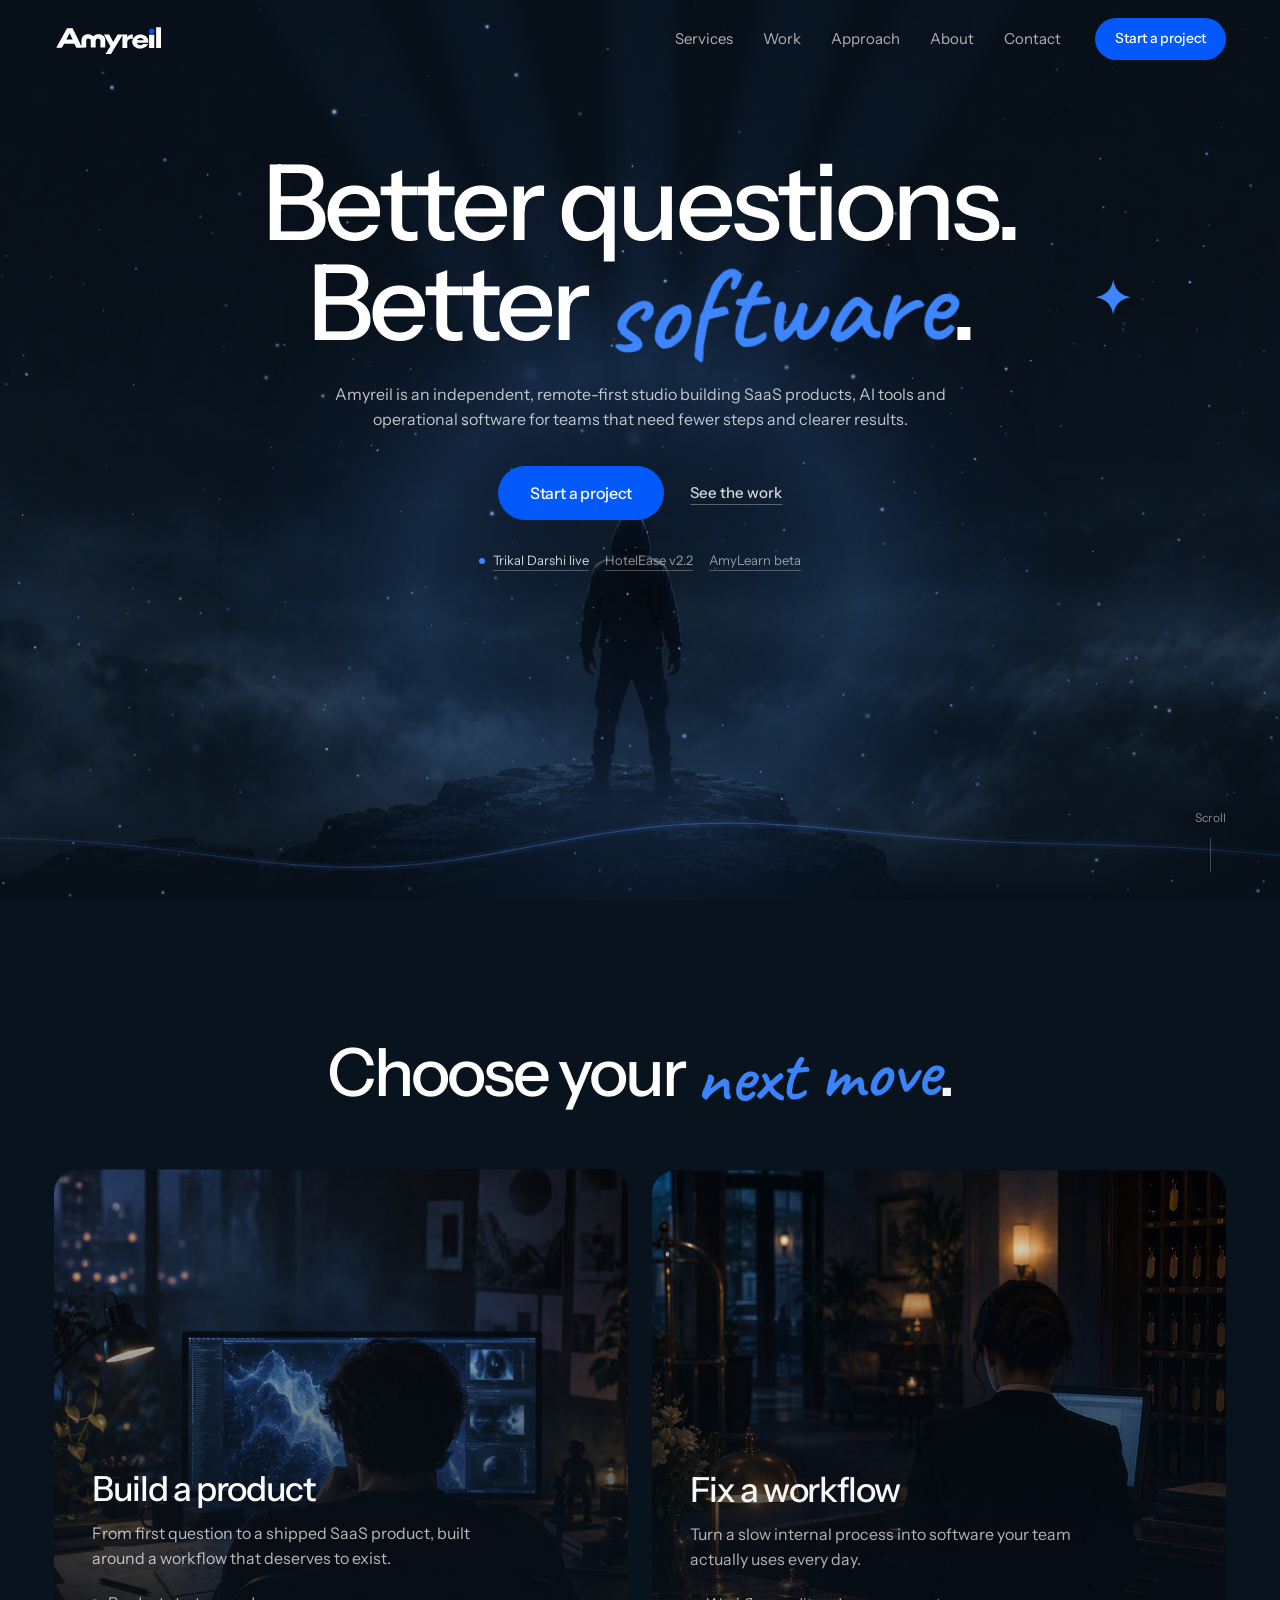
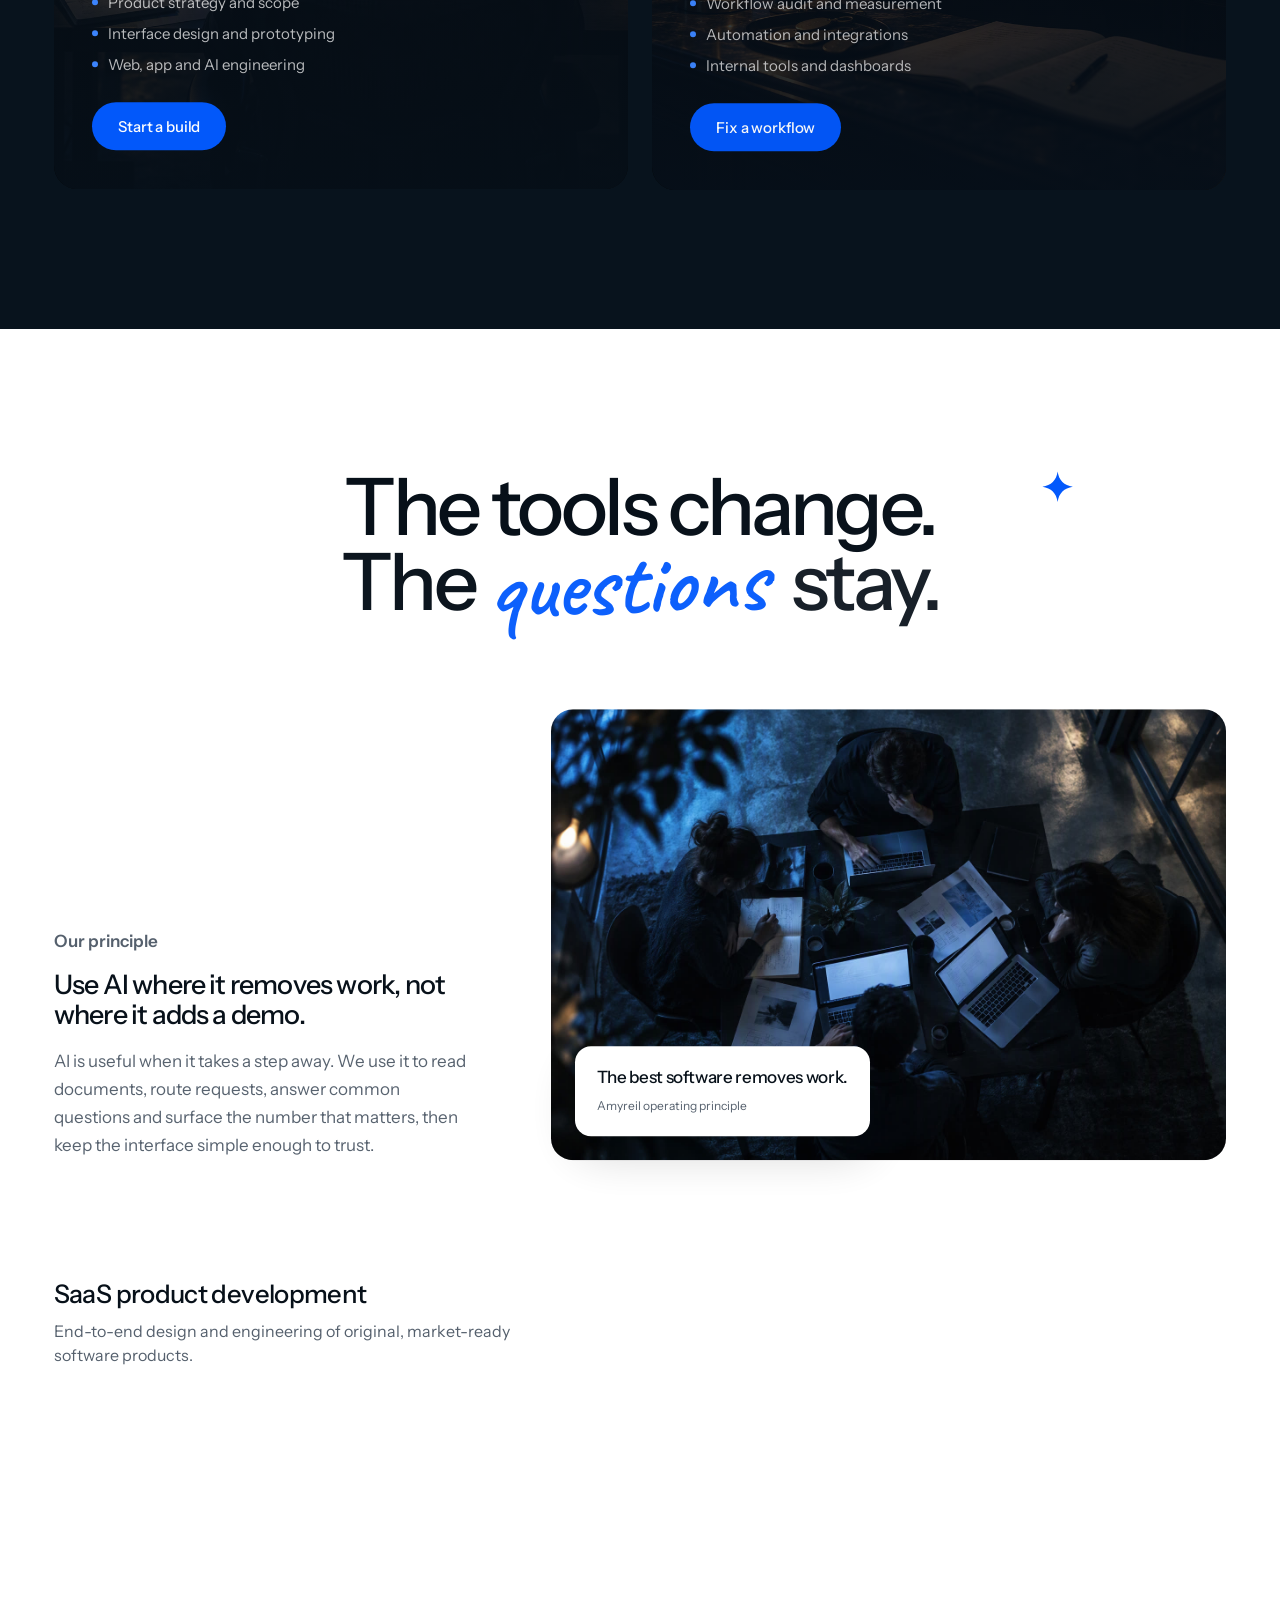
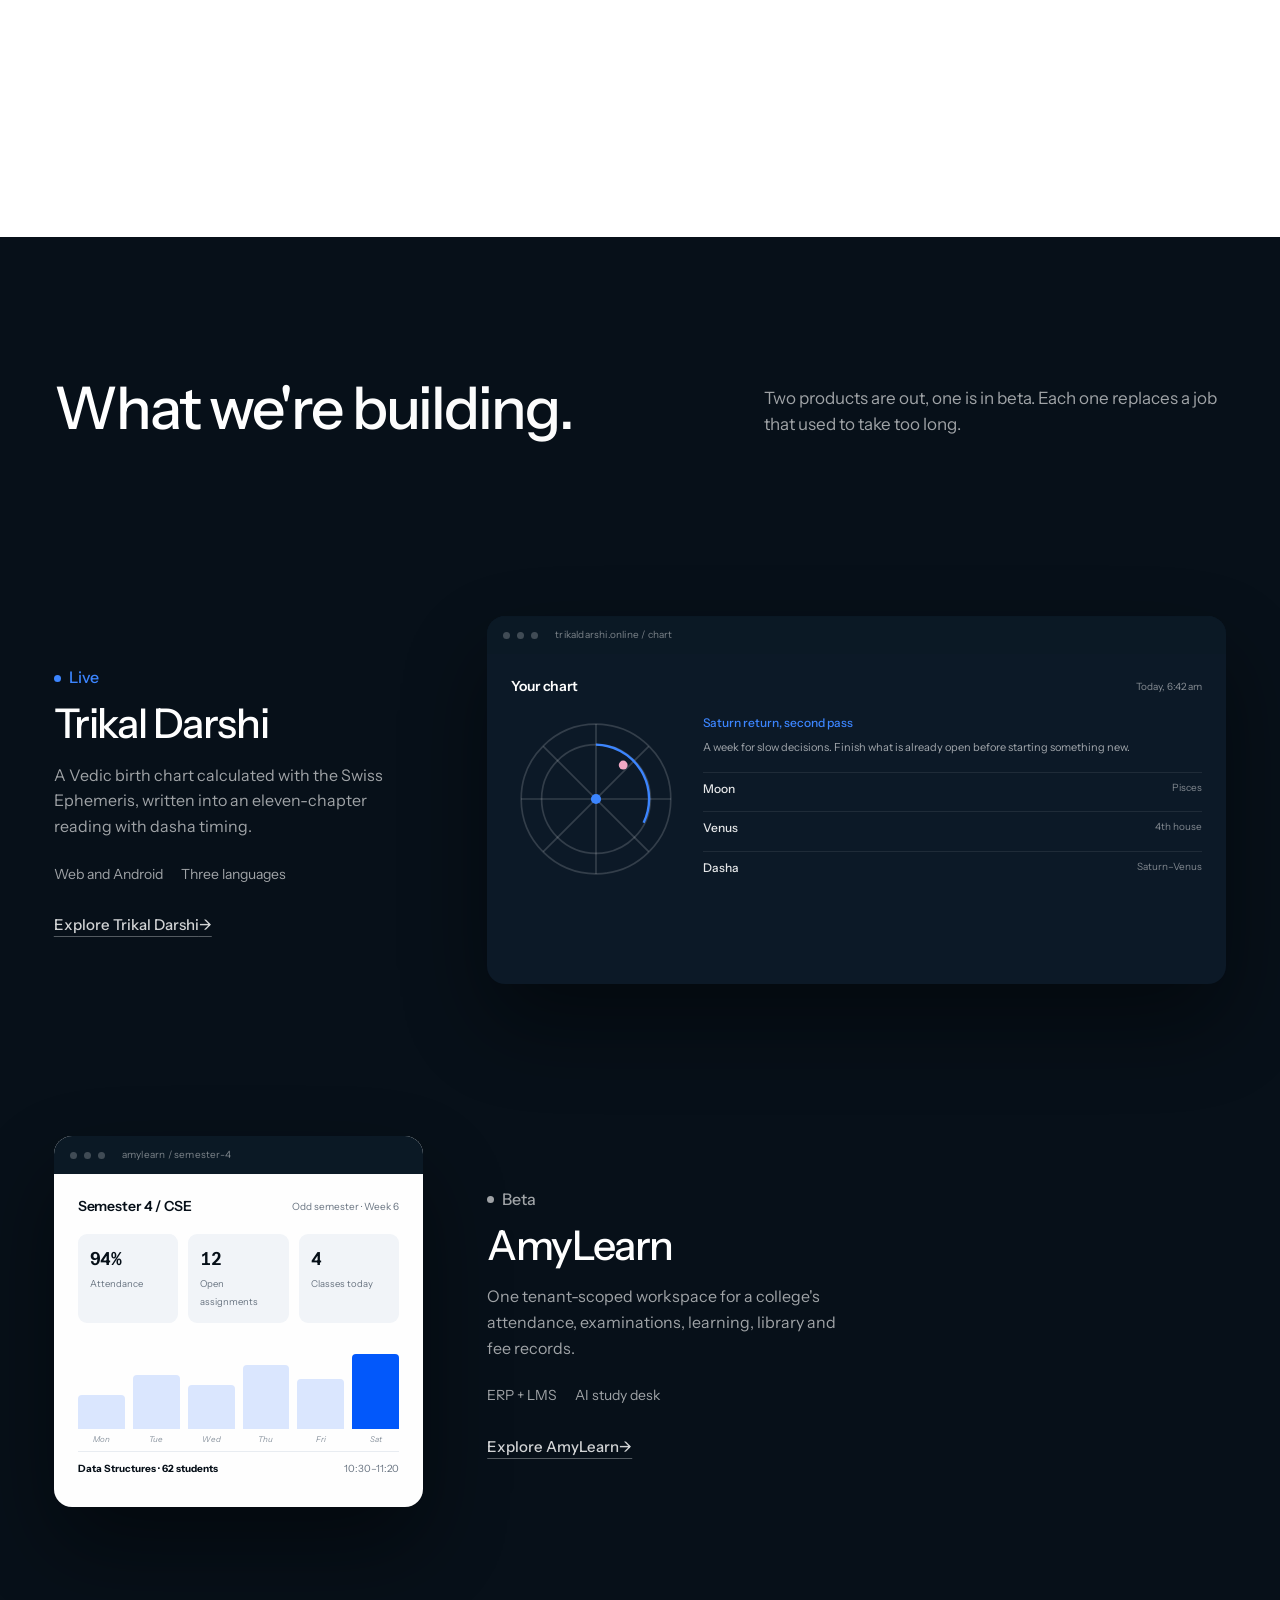
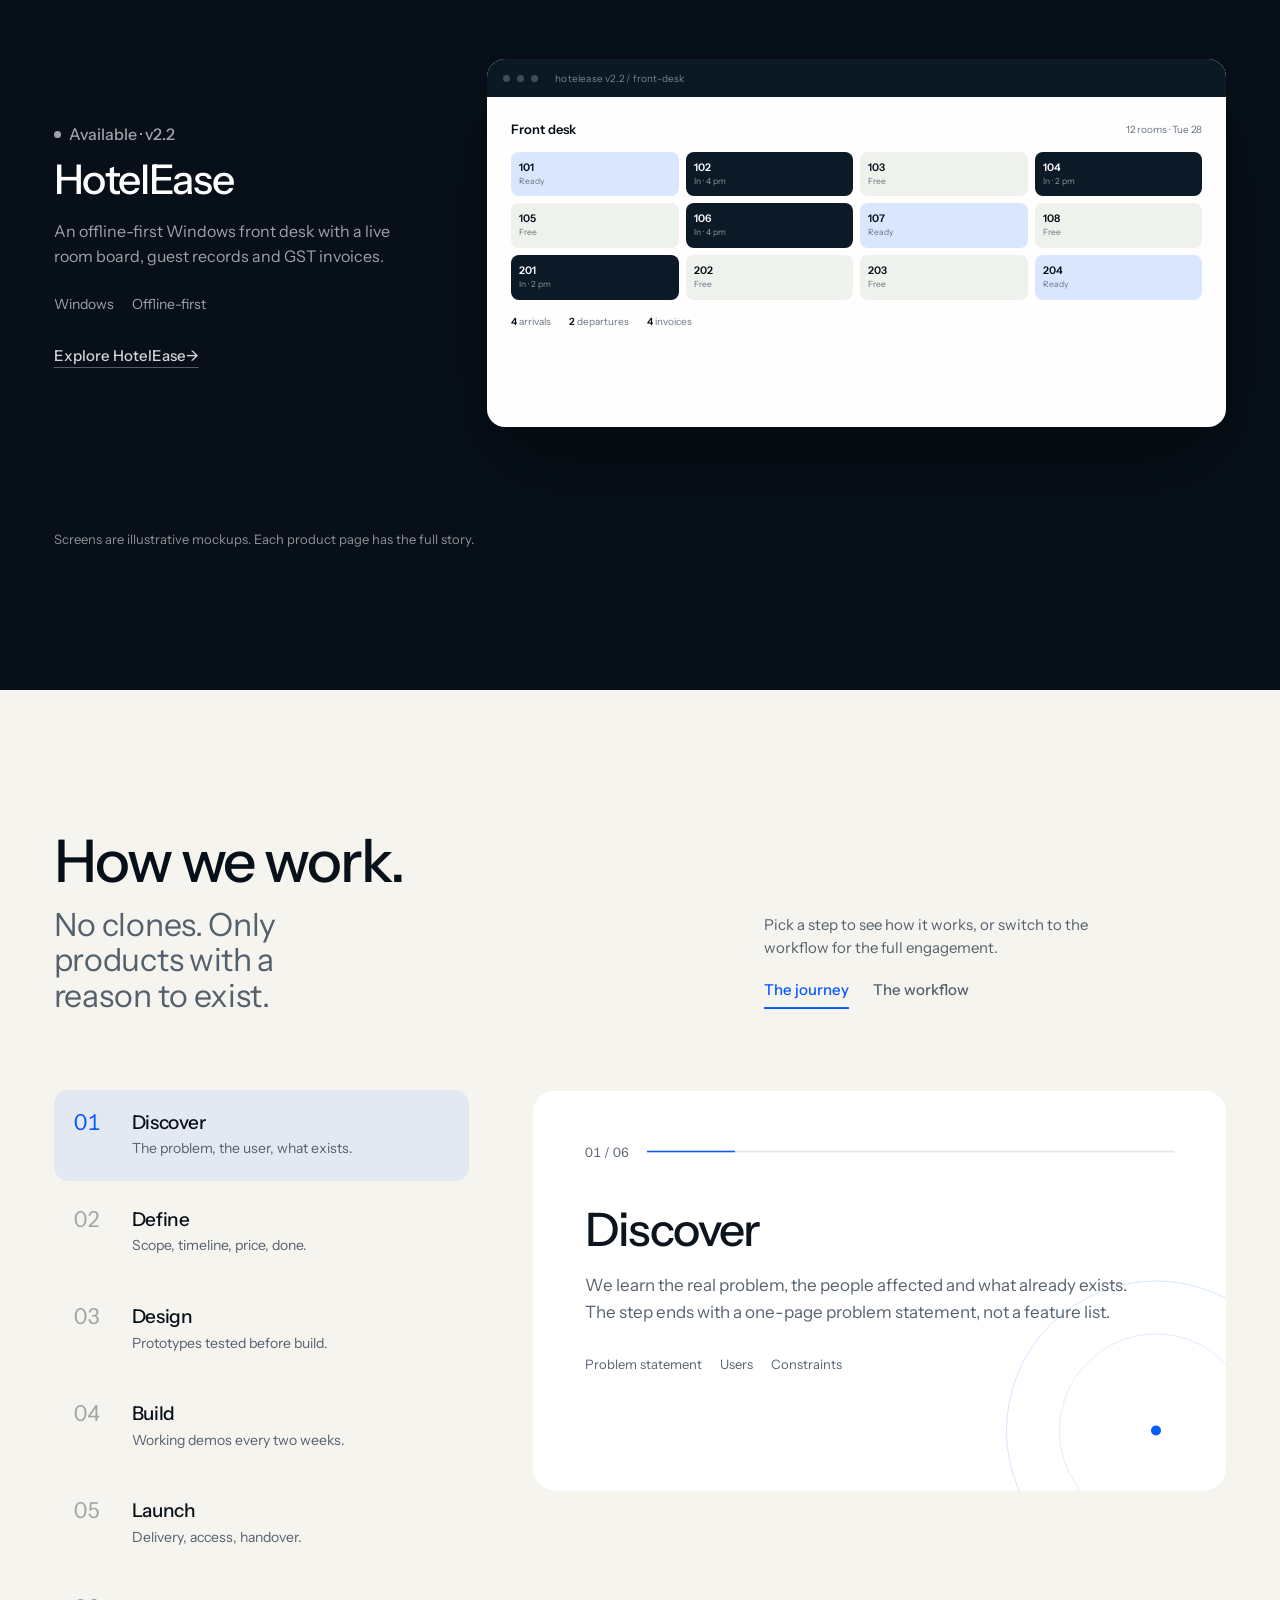
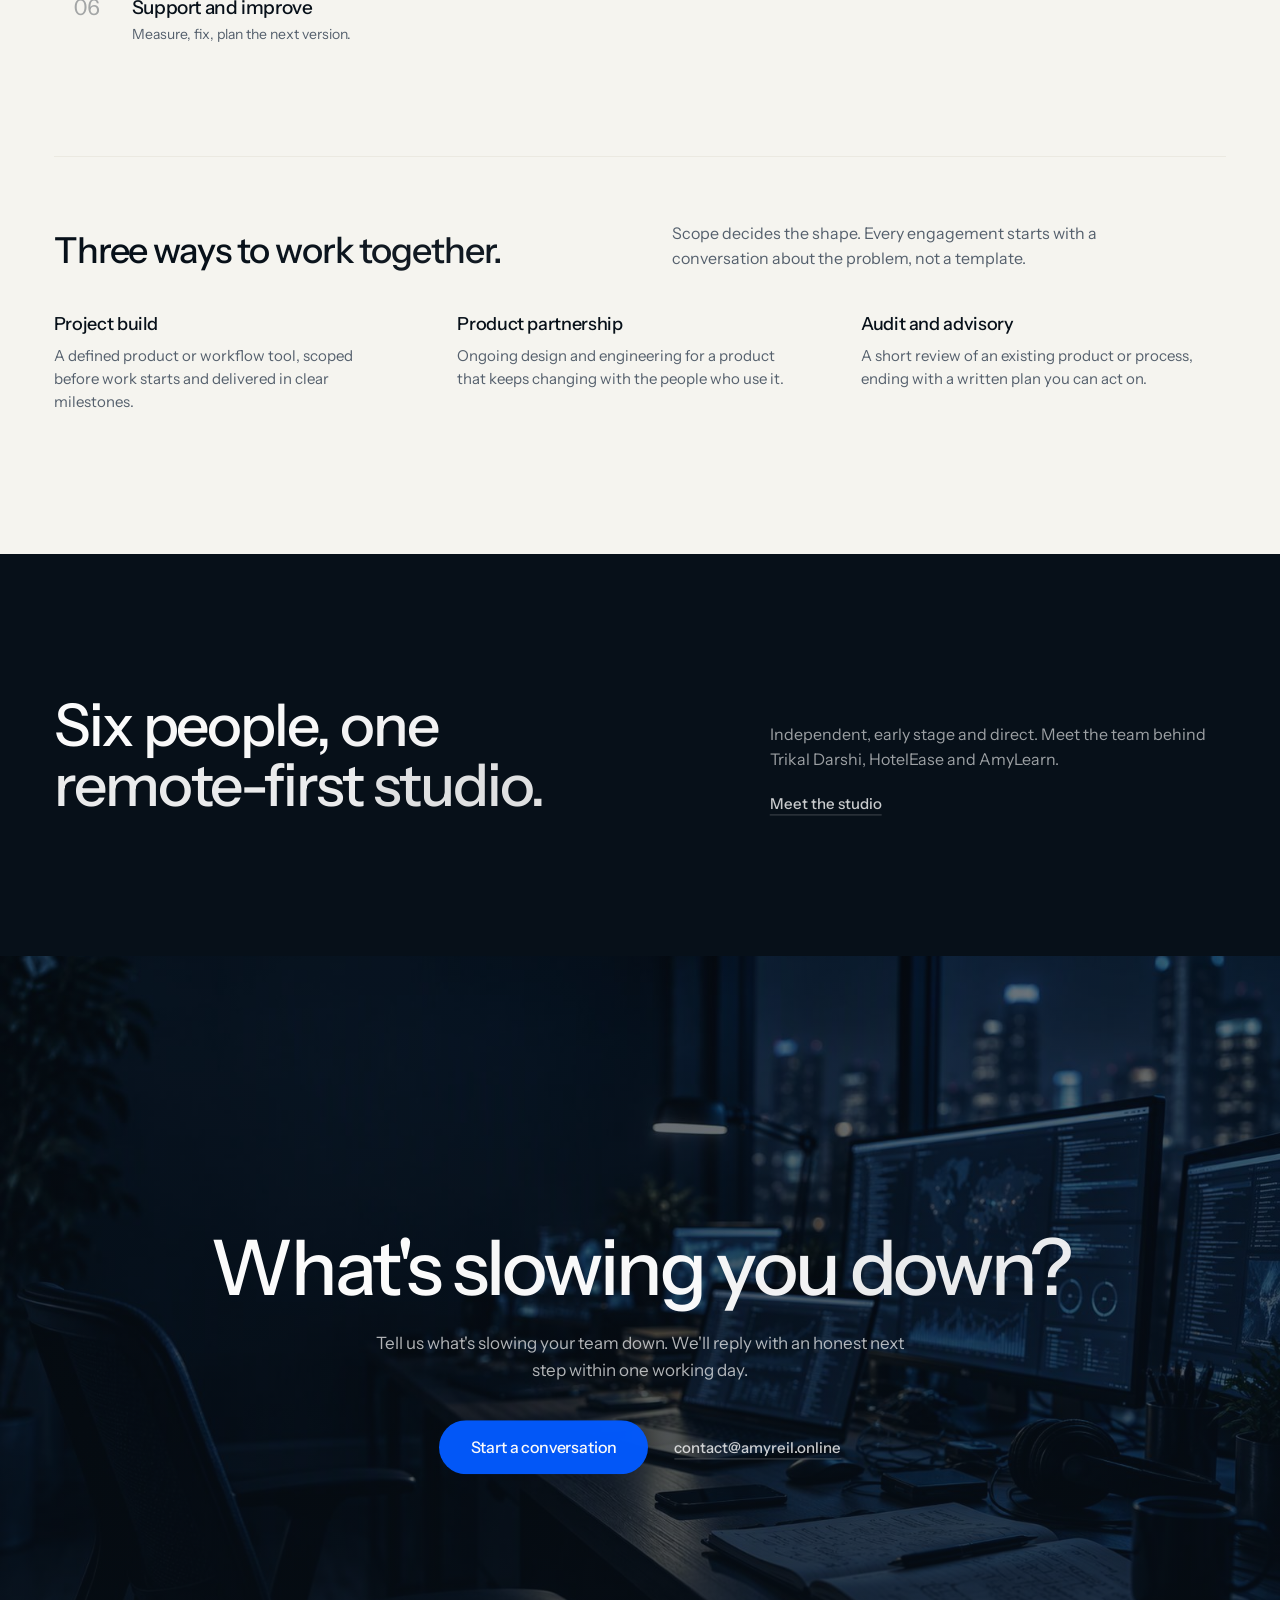
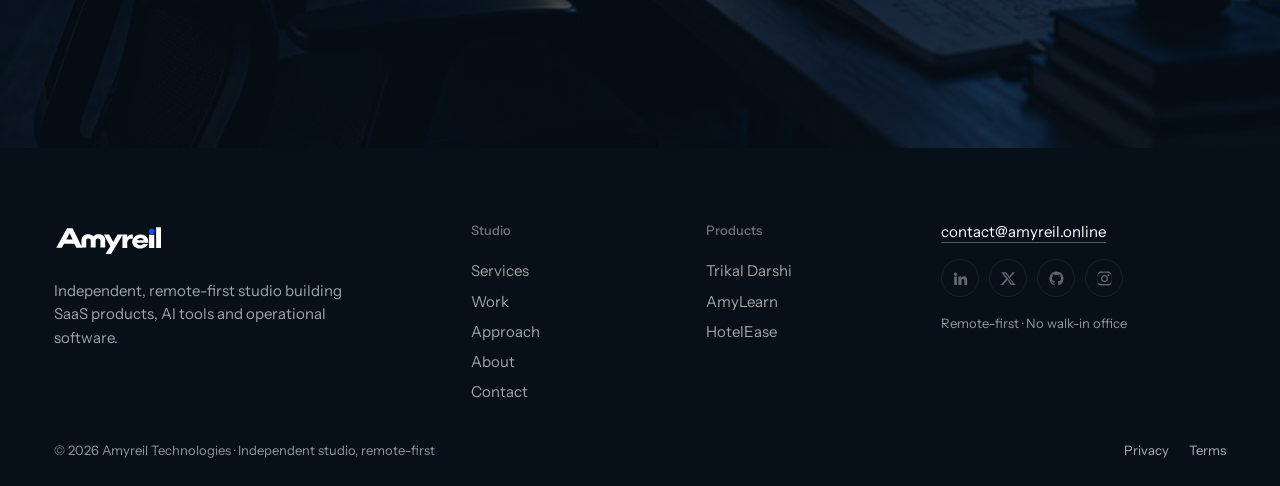
==== index.html @ 518eda15 "Add technical SEO, structured data and clean URLs" ====
<!doctype html>
<html lang="en">
  <head>
    <meta charset="UTF-8" />
    <title>Amyreil Technologies — SaaS, AI and operational software</title>
    <meta
      name="description"
      content="Amyreil Technologies builds SaaS products, AI tools and operational software. Independent and remote-first, with Trikal Darshi, HotelEase and AmyLearn."
    />
    <link rel="canonical" href="https://amyreil.online/" />
    <meta property="og:type" content="website" />
    <meta property="og:site_name" content="Amyreil Technologies" />
    <meta
      property="og:title"
      content="Amyreil Technologies — SaaS, AI and operational software"
    />
    <meta
      property="og:description"
      content="Amyreil Technologies builds SaaS products, AI tools and operational software. Independent and remote-first, with Trikal Darshi, HotelEase and AmyLearn."
    />
    <meta property="og:url" content="https://amyreil.online/" />
    <meta
      property="og:image"
      content="https://amyreil.online/assets/og-image.jpg"
    />
    <meta property="og:image:width" content="1200" />
    <meta property="og:image:height" content="630" />
    <meta
      property="og:image:alt"
      content="Amyreil Technologies brand card reading Better questions. Better software."
    />
    <meta name="twitter:card" content="summary_large_image" />
    <meta
      name="twitter:title"
      content="Amyreil Technologies — SaaS, AI and operational software"
    />
    <meta
      name="twitter:description"
      content="Amyreil Technologies builds SaaS products, AI tools and operational software. Independent and remote-first, with Trikal Darshi, HotelEase and AmyLearn."
    />
    <meta
      name="twitter:image"
      content="https://amyreil.online/assets/og-image.jpg"
    />
    <meta
      name="twitter:image:alt"
      content="Amyreil Technologies brand card reading Better questions. Better software."
    />
    <meta name="viewport" content="width=device-width, initial-scale=1" />
    <meta name="theme-color" content="#071019" />
    <link rel="icon" type="image/svg+xml" href="assets/brand/favicon.svg" />
    <link
      rel="preload"
      as="image"
      href="assets/images/hero-figure-live.jpg"
      media="(min-width: 761px)"
      fetchpriority="high"
    />
    <link
      rel="preload"
      as="image"
      href="assets/images/hero-figure-live-1200.jpg"
      media="(max-width: 760px)"
      fetchpriority="high"
    />
    <link rel="preconnect" href="https://fonts.googleapis.com" />
    <link rel="preconnect" href="https://fonts.gstatic.com" crossorigin />
    <link
      href="https://fonts.googleapis.com/css2?family=Instrument+Sans:ital,wght@0,400..700;1,400..700&family=Caveat:wght@500;600&display=swap"
      rel="stylesheet"
    />
    <noscript>
      <style>
        .preloader {
          display: none !important;
        }
        body.intro {
          overflow: auto !important;
          height: auto !important;
        }
        .hero-title .w,
        .hero-sub,
        .hero-actions,
        .nav {
          opacity: 1 !important;
          transform: none !important;
          filter: none !important;
        }
      </style>
    </noscript>
    <link rel="stylesheet" href="assets/css/site.css" />
    <script type="application/ld+json">
      {
        "@context": "https://schema.org",
        "@graph": [
          {
            "@type": "Organization",
            "@id": "https://amyreil.online/#organization",
            "name": "Amyreil Technologies",
            "alternateName": "Amyreil",
            "url": "https://amyreil.online/",
            "logo": {
              "@type": "ImageObject",
              "url": "https://amyreil.online/assets/brand/amyreil-mark-512.png",
              "width": 512,
              "height": 512
            },
            "description": "Independent, remote-first studio building SaaS products, AI tools and operational software.",
            "email": "contact@amyreil.online",
            "address": {
              "@type": "PostalAddress",
              "addressCountry": "IN"
            },
            "contactPoint": {
              "@type": "ContactPoint",
              "email": "contact@amyreil.online",
              "contactType": "sales",
              "availableLanguage": "English"
            },
            "knowsAbout": [
              "SaaS product development",
              "Web and app development",
              "AI automation",
              "Interface design and prototyping",
              "Data analytics and chatbots"
            ]
          },
          {
            "@type": "WebSite",
            "@id": "https://amyreil.online/#website",
            "url": "https://amyreil.online/",
            "name": "Amyreil Technologies",
            "publisher": { "@id": "https://amyreil.online/#organization" },
            "inLanguage": "en"
          }
        ]
      }
    </script>
  </head>
  <body class="intro">
    <a href="#main" class="skip-link">Skip to main content</a>

    <div id="preloader" class="preloader">
      <div class="loader-inner">
        <img
          class="loader-mark"
          src="assets/brand/amyreil-mark-blue.svg"
          alt=""
          width="54"
          height="54"
        />
        <div class="loader-line"><i></i></div>
      </div>
    </div>

    <div id="app">
      <nav class="nav" aria-label="Main navigation">
        <div class="nav-shell">
          <a class="brand" href="#hero" aria-label="Amyreil Technologies home">
            <img
              src="assets/brand/amyreil-logo-white.svg"
              alt="Amyreil Technologies"
              width="112"
              height="38"
            />
          </a>
          <div class="nav-links">
            <a href="#capabilities">Services</a>
            <a href="#work">Work</a>
            <a href="#loop">Approach</a>
            <a href="/about">About</a>
            <a href="#cta">Contact</a>
          </div>
          <button class="btn btn--nav open-modal" type="button">
            Start a project
          </button>
          <button
            class="menu-btn"
            type="button"
            aria-label="Open menu"
            aria-expanded="false"
            aria-controls="mobileMenu"
          >
            <span></span><span></span>
          </button>
        </div>
      </nav>

      <div
        class="mobile-menu"
        id="mobileMenu"
        role="dialog"
        aria-modal="true"
        aria-label="Menu"
        aria-hidden="true"
      >
        <div class="mobile-menu-inner">
          <div class="mobile-menu-top">
            <a
              href="#hero"
              aria-label="Amyreil Technologies home"
              data-menu-link
            >
              <img
                src="assets/brand/amyreil-logo-white.svg"
                alt="Amyreil Technologies"
                width="112"
                height="38"
              />
            </a>
            <button class="menu-close" type="button" aria-label="Close menu">
              <svg
                width="16"
                height="16"
                viewBox="0 0 24 24"
                fill="none"
                stroke="currentColor"
                stroke-width="2"
                aria-hidden="true"
              >
                <path d="M6 6l12 12M18 6L6 18" />
              </svg>
            </button>
          </div>
          <nav class="mobile-links" aria-label="Mobile navigation">
            <a href="#capabilities" data-menu-link>Services</a>
            <a href="#work" data-menu-link>Work</a>
            <a href="#loop" data-menu-link>Approach</a>
            <a href="/about" data-menu-link>About</a>
            <a href="#cta" data-menu-link>Contact</a>
          </nav>
          <button class="btn btn--lg open-modal" type="button">
            Start a project
          </button>
          <a class="mobile-mail" href="mailto:contact@amyreil.online"
            >contact@amyreil.online</a
          >
        </div>
      </div>

      <main id="main">
        <!-- Hero -->
        <section class="hero" id="hero">
          <div class="hero-media" aria-hidden="true">
            <picture>
              <source
                media="(max-width: 760px)"
                srcset="assets/images/hero-figure-live-1200.jpg"
              />
              <img
                src="assets/images/hero-figure-live.jpg"
                alt=""
                width="1792"
                height="1024"
                fetchpriority="high"
              />
            </picture>
          </div>
          <div class="hero-scrim" aria-hidden="true"></div>
          <canvas
            class="hero-canvas"
            id="heroScene"
            aria-hidden="true"
          ></canvas>
          <div class="hero-grain" aria-hidden="true"></div>

          <div class="hero-inner">
            <h1 class="hero-title split" id="heroTitle">
              Better questions.<br />Better <span class="hand">software</span>.
            </h1>
            <svg
              class="hero-spark"
              viewBox="0 0 48 48"
              fill="none"
              aria-hidden="true"
            >
              <path
                d="M24 2c1.7 12.6 9.4 20.3 22 22-12.6 1.7-20.3 9.4-22 22-1.7-12.6-9.4-20.3-22-22C14.6 22.3 22.3 14.6 24 2Z"
                fill="currentColor"
              />
            </svg>
            <p class="hero-sub">
              Amyreil is an independent, remote-first studio building SaaS
              products, AI tools and operational software for teams that need
              fewer steps and clearer results.
            </p>
            <div class="hero-actions">
              <button class="btn btn--lg open-modal" type="button">
                Start a project
              </button>
              <a class="text-link" href="#work">See the work</a>
            </div>
            <nav class="hero-proof" aria-label="Products">
              <a class="is-live" href="/trikal-darshi">Trikal Darshi live</a>
              <a href="/hotelease">HotelEase v2.2</a>
              <a href="/amylearn">AmyLearn beta</a>
            </nav>
          </div>

          <a
            class="hero-scroll"
            href="#paths"
            aria-label="Scroll to choose your next move"
            >Scroll<i aria-hidden="true"></i
          ></a>
        </section>

        <!-- Two ways in -->
        <section class="choices" id="paths">
          <div class="shell">
            <div class="choices-head">
              <h2 class="choices-title split">
                Choose your <span class="hand">next move</span>.
              </h2>
            </div>
            <div class="choice-grid">
              <article class="choice">
                <img
                  class="choice-img"
                  src="assets/images/path-build.jpg"
                  alt="A designer working at a dark studio desk lit by a blue screen"
                  loading="lazy"
                  decoding="async"
                  width="1024"
                  height="1280"
                />
                <div class="choice-content">
                  <h3>Build a product</h3>
                  <p>
                    From first question to a shipped SaaS product, built around
                    a workflow that deserves to exist.
                  </p>
                  <ul class="choice-list">
                    <li>Product strategy and scope</li>
                    <li>Interface design and prototyping</li>
                    <li>Web, app and AI engineering</li>
                  </ul>
                  <button
                    class="btn open-modal"
                    type="button"
                    data-service="SaaS Product Development"
                  >
                    Start a build
                  </button>
                </div>
              </article>
              <article class="choice">
                <img
                  class="choice-img"
                  src="assets/images/path-ops.jpg"
                  alt="A hotel reception desk at night lit by warm and blue light"
                  loading="lazy"
                  decoding="async"
                  width="1024"
                  height="1280"
                />
                <div class="choice-content">
                  <h3>Fix a workflow</h3>
                  <p>
                    Turn a slow internal process into software your team
                    actually uses every day.
                  </p>
                  <ul class="choice-list">
                    <li>Workflow audit and measurement</li>
                    <li>Automation and integrations</li>
                    <li>Internal tools and dashboards</li>
                  </ul>
                  <button
                    class="btn open-modal"
                    type="button"
                    data-service="Workflow Improvement"
                  >
                    Fix a workflow
                  </button>
                </div>
              </article>
            </div>
          </div>
        </section>

        <!-- Principle + capabilities -->
        <section class="section principle" id="capabilities">
          <div class="shell">
            <div class="principle-title-wrap">
              <h2 class="principle-title split">
                The tools change.<br />The
                <span class="hand">questions</span> stay.
              </h2>
              <svg
                class="principle-spark"
                viewBox="0 0 48 48"
                fill="none"
                aria-hidden="true"
              >
                <path
                  d="M24 2c1.7 12.6 9.4 20.3 22 22-12.6 1.7-20.3 9.4-22 22-1.7-12.6-9.4-20.3-22-22C14.6 22.3 22.3 14.6 24 2Z"
                  fill="currentColor"
                />
              </svg>
            </div>

            <div class="principle-grid">
              <div class="principle-copy">
                <p class="principle-label">Our principle</p>
                <h3>Use AI where it removes work, not where it adds a demo.</h3>
                <p>
                  AI is useful when it takes a step away. We use it to read
                  documents, route requests, answer common questions and surface
                  the number that matters, then keep the interface simple enough
                  to trust.
                </p>
              </div>
              <div class="principle-collage">
                <img
                  src="assets/images/principle-team.jpg"
                  alt="A small product team working around a table at night"
                  width="1536"
                  height="1024"
                  loading="lazy"
                  decoding="async"
                />
                <div class="quote-card">
                  <p>The best software removes work.</p>
                  <span>Amyreil operating principle</span>
                </div>
              </div>
            </div>

            <div class="cap-list">
              <article class="cap-item reveal">
                <h3>SaaS product development</h3>
                <p>
                  End-to-end design and engineering of original, market-ready
                  software products.
                </p>
              </article>
              <article class="cap-item reveal">
                <h3>Web and app development</h3>
                <p>
                  Fast, dependable interfaces for the workflows your team uses
                  every day.
                </p>
              </article>
              <article class="cap-item reveal">
                <h3>AI automation</h3>
                <p>
                  Practical automation that removes manual steps instead of
                  adding another tool to manage.
                </p>
              </article>
              <article class="cap-item reveal">
                <h3>Interface design and prototyping</h3>
                <p>
                  Clear flows and clickable prototypes, tested before a line of
                  code is written.
                </p>
              </article>
              <article class="cap-item reveal">
                <h3>Data analytics and chatbots</h3>
                <p>
                  Operational insight and conversational interfaces built on
                  your real data.
                </p>
              </article>
            </div>
          </div>
        </section>

        <!-- Work -->
        <section class="section dark" id="work">
          <div class="shell">
            <div class="work-head">
              <h2 class="display display--sans split">What we're building.</h2>
              <p>
                Two products are out, one is in beta. Each one replaces a job
                that used to take too long.
              </p>
            </div>

            <article class="project">
              <div class="project-copy reveal">
                <p class="project-status is-live">Live</p>
                <h3>Trikal Darshi</h3>
                <p>
                  A Vedic birth chart calculated with the Swiss Ephemeris,
                  written into an eleven-chapter reading with dasha timing.
                </p>
                <div class="project-meta">
                  <span>Web and Android</span><span>Three languages</span>
                </div>
                <a class="project-link text-link" href="/trikal-darshi"
                  >Explore Trikal Darshi <span aria-hidden="true">→</span></a
                >
              </div>
              <div class="project-ui reveal">
                <div class="ui ui--dark" data-ui>
                  <div class="ui-bar">
                    <i></i><i></i><i></i
                    ><span>trikaldarshi.online / chart</span>
                  </div>
                  <div class="ui-body">
                    <div class="ui-main">
                      <div class="ui-head">
                        <b>Your chart</b><span>Today, 6:42 am</span>
                      </div>
                      <div class="trikal-wrap">
                        <svg
                          class="wheel"
                          viewBox="0 0 100 100"
                          aria-label="Birth chart wheel"
                        >
                          <circle cx="50" cy="50" r="44"></circle>
                          <circle cx="50" cy="50" r="32"></circle>
                          <path
                            d="M50 6v88M6 50h88M19 19l62 62M81 19L19 81"
                          ></path>
                          <path
                            class="wheel-accent"
                            d="M50 18 A32 32 0 0 1 78 64"
                          ></path>
                          <circle
                            class="wheel-dot"
                            cx="66"
                            cy="30"
                            r="2.6"
                          ></circle>
                          <circle
                            cx="50"
                            cy="50"
                            r="3"
                            style="fill: #3d86ff; stroke: none"
                          ></circle>
                        </svg>
                        <div class="trikal-read">
                          <b>Saturn return, second pass</b>
                          <p>
                            A week for slow decisions. Finish what is already
                            open before starting something new.
                          </p>
                          <div class="trikal-list">
                            <span><b>Moon</b> Pisces</span>
                            <span><b>Venus</b> 4th house</span>
                            <span><b>Dasha</b> Saturn–Venus</span>
                          </div>
                        </div>
                      </div>
                    </div>
                  </div>
                </div>
              </div>
            </article>

            <article class="project">
              <div class="project-copy reveal">
                <p class="project-status">Beta</p>
                <h3>AmyLearn</h3>
                <p>
                  One tenant-scoped workspace for a college's attendance,
                  examinations, learning, library and fee records.
                </p>
                <div class="project-meta">
                  <span>ERP + LMS</span><span>AI study desk</span>
                </div>
                <a class="project-link text-link" href="/amylearn"
                  >Explore AmyLearn <span aria-hidden="true">→</span></a
                >
              </div>
              <div class="project-ui reveal">
                <div class="ui" data-ui>
                  <div class="ui-bar">
                    <i></i><i></i><i></i><span>amylearn / semester-4</span>
                  </div>
                  <div class="ui-body">
                    <div class="ui-main">
                      <div class="ui-head">
                        <b>Semester 4 / CSE</b
                        ><span>Odd semester · Week 6</span>
                      </div>
                      <div class="learn-grid">
                        <div class="learn-stat">
                          <b>94%</b><span>Attendance</span>
                        </div>
                        <div class="learn-stat">
                          <b>12</b><span>Open assignments</span>
                        </div>
                        <div class="learn-stat">
                          <b>4</b><span>Classes today</span>
                        </div>
                      </div>
                      <div class="learn-chart">
                        <i style="--h: 42%" data-d="Mon"></i
                        ><i style="--h: 66%" data-d="Tue"></i
                        ><i style="--h: 54%" data-d="Wed"></i>
                        <i style="--h: 78%" data-d="Thu"></i
                        ><i style="--h: 61%" data-d="Fri"></i
                        ><i style="--h: 92%" data-d="Sat"></i>
                      </div>
                      <div class="learn-row">
                        <b>Data Structures · 62 students</b
                        ><span>10:30–11:20</span>
                      </div>
                    </div>
                  </div>
                </div>
              </div>
            </article>

            <article class="project">
              <div class="project-copy reveal">
                <p class="project-status">Available · v2.2</p>
                <h3>HotelEase</h3>
                <p>
                  An offline-first Windows front desk with a live room board,
                  guest records and GST invoices.
                </p>
                <div class="project-meta">
                  <span>Windows</span><span>Offline-first</span>
                </div>
                <a class="project-link text-link" href="/hotelease"
                  >Explore HotelEase <span aria-hidden="true">→</span></a
                >
              </div>
              <div class="project-ui reveal">
                <div class="ui" data-ui>
                  <div class="ui-bar">
                    <i></i><i></i><i></i
                    ><span>hotelease v2.2 / front-desk</span>
                  </div>
                  <div class="ui-body">
                    <div class="ui-main">
                      <div class="hotel-top">
                        <b>Front desk</b><span>12 rooms · Tue 28</span>
                      </div>
                      <div class="rooms">
                        <div class="room is-ready">
                          <b>101</b><span>Ready</span>
                        </div>
                        <div class="room is-busy">
                          <b>102</b><span>In · 4 pm</span>
                        </div>
                        <div class="room"><b>103</b><span>Free</span></div>
                        <div class="room is-busy">
                          <b>104</b><span>In · 2 pm</span>
                        </div>
                        <div class="room"><b>105</b><span>Free</span></div>
                        <div class="room is-busy">
                          <b>106</b><span>In · 4 pm</span>
                        </div>
                        <div class="room is-ready">
                          <b>107</b><span>Ready</span>
                        </div>
                        <div class="room"><b>108</b><span>Free</span></div>
                        <div class="room is-busy">
                          <b>201</b><span>In · 2 pm</span>
                        </div>
                        <div class="room"><b>202</b><span>Free</span></div>
                        <div class="room"><b>203</b><span>Free</span></div>
                        <div class="room is-ready">
                          <b>204</b><span>Ready</span>
                        </div>
                      </div>
                      <div class="hotel-foot">
                        <span><b>4</b> arrivals</span
                        ><span><b>2</b> departures</span
                        ><span><b>4</b> invoices</span>
                      </div>
                    </div>
                  </div>
                </div>
              </div>
            </article>

            <p class="work-note">
              Screens are illustrative mockups. Each product page has the full
              story.
            </p>
          </div>
        </section>

        <!-- How we work -->
        <section class="section paper" id="loop">
          <div class="shell">
            <div class="loop-head">
              <div>
                <h2 class="display display--sans split">How we work.</h2>
                <p class="lead">
                  No clones. Only products with a reason to exist.
                </p>
              </div>
              <div class="loop-tools">
                <p>
                  Pick a step to see how it works, or switch to the workflow for
                  the full engagement.
                </p>
                <div class="view-switch" role="group" aria-label="Process view">
                  <button
                    type="button"
                    class="is-active"
                    id="btnViewAccordion"
                    aria-pressed="true"
                  >
                    The journey
                  </button>
                  <button
                    type="button"
                    id="btnViewDiagram"
                    aria-pressed="false"
                  >
                    The workflow
                  </button>
                </div>
              </div>
            </div>

            <div class="loop-journey" id="loopJourney">
              <div class="step-list" role="tablist" aria-label="Our process">
                <button
                  type="button"
                  class="step-item is-active"
                  data-step="0"
                  id="step-0"
                  role="tab"
                  aria-selected="true"
                  aria-controls="stage-0"
                >
                  <span class="step-num">01</span>
                  <span class="step-copy"
                    ><b>Discover</b
                    ><small>The problem, the user, what exists.</small></span
                  >
                </button>
                <button
                  type="button"
                  class="step-item"
                  data-step="1"
                  id="step-1"
                  role="tab"
                  aria-selected="false"
                  aria-controls="stage-1"
                  tabindex="-1"
                >
                  <span class="step-num">02</span>
                  <span class="step-copy"
                    ><b>Define</b
                    ><small>Scope, timeline, price, done.</small></span
                  >
                </button>
                <button
                  type="button"
                  class="step-item"
                  data-step="2"
                  id="step-2"
                  role="tab"
                  aria-selected="false"
                  aria-controls="stage-2"
                  tabindex="-1"
                >
                  <span class="step-num">03</span>
                  <span class="step-copy"
                    ><b>Design</b
                    ><small>Prototypes tested before build.</small></span
                  >
                </button>
                <button
                  type="button"
                  class="step-item"
                  data-step="3"
                  id="step-3"
                  role="tab"
                  aria-selected="false"
                  aria-controls="stage-3"
                  tabindex="-1"
                >
                  <span class="step-num">04</span>
                  <span class="step-copy"
                    ><b>Build</b
                    ><small>Working demos every two weeks.</small></span
                  >
                </button>
                <button
                  type="button"
                  class="step-item"
                  data-step="4"
                  id="step-4"
                  role="tab"
                  aria-selected="false"
                  aria-controls="stage-4"
                  tabindex="-1"
                >
                  <span class="step-num">05</span>
                  <span class="step-copy"
                    ><b>Launch</b
                    ><small>Delivery, access, handover.</small></span
                  >
                </button>
                <button
                  type="button"
                  class="step-item"
                  data-step="5"
                  id="step-5"
                  role="tab"
                  aria-selected="false"
                  aria-controls="stage-5"
                  tabindex="-1"
                >
                  <span class="step-num">06</span>
                  <span class="step-copy"
                    ><b>Support and improve</b
                    ><small>Measure, fix, plan the next version.</small></span
                  >
                </button>
              </div>

              <div class="stage">
                <div class="stage-meta">
                  <span class="stage-count">01 / 06</span>
                  <span class="stage-bar" aria-hidden="true"><i></i></span>
                </div>

                <div
                  class="stage-panel is-active"
                  id="stage-0"
                  role="tabpanel"
                  aria-labelledby="step-0"
                >
                  <h3>Discover</h3>
                  <p>
                    We learn the real problem, the people affected and what
                    already exists. The step ends with a one-page problem
                    statement, not a feature list.
                  </p>
                  <div class="stage-tags">
                    <span>Problem statement</span><span>Users</span
                    ><span>Constraints</span>
                  </div>
                </div>

                <div
                  class="stage-panel"
                  id="stage-1"
                  role="tabpanel"
                  aria-labelledby="step-1"
                >
                  <h3>Define</h3>
                  <p>
                    We agree scope, timeline, price and what done means, and
                    write it down. Work starts only after that scope is
                    approved.
                  </p>
                  <div class="stage-tags">
                    <span>Scope</span><span>Timeline</span><span>Price</span
                    ><span>Definition of done</span>
                  </div>
                </div>

                <div
                  class="stage-panel"
                  id="stage-2"
                  role="tabpanel"
                  aria-labelledby="step-2"
                >
                  <h3>Design</h3>
                  <p>
                    Wireframes and clickable prototypes, tested with real users
                    where possible. The design is approved before engineering
                    starts.
                  </p>
                  <div class="stage-tags">
                    <span>Wireframes</span><span>Prototypes</span
                    ><span>Usability</span>
                  </div>
                </div>

                <div
                  class="stage-panel"
                  id="stage-3"
                  role="tabpanel"
                  aria-labelledby="step-3"
                >
                  <h3>Build</h3>
                  <p>
                    We build in short cycles, with a working demo at least every
                    two weeks so progress is visible and feedback arrives early.
                  </p>
                  <div class="stage-tags">
                    <span>Two-week demos</span><span>Code review</span
                    ><span>Testing</span>
                  </div>
                </div>

                <div
                  class="stage-panel"
                  id="stage-4"
                  role="tabpanel"
                  aria-labelledby="step-4"
                >
                  <h3>Launch</h3>
                  <p>
                    Final testing, deployment, and handover of access and
                    documentation. You leave with a live product and a handover
                    note.
                  </p>
                  <div class="stage-tags">
                    <span>Testing</span><span>Deployment</span
                    ><span>Handover</span>
                  </div>
                </div>

                <div
                  class="stage-panel"
                  id="stage-5"
                  role="tabpanel"
                  aria-labelledby="step-5"
                >
                  <h3>Support and improve</h3>
                  <p>
                    We fix what shows up in daily use, measure how the product
                    performs, and plan the next version with you.
                  </p>
                  <div class="stage-tags">
                    <span>Support</span><span>Measure</span
                    ><span>Next version</span>
                  </div>
                </div>

                <div class="stage-visual" aria-hidden="true"><i></i></div>
              </div>
            </div>

            <div class="loop-diagram-view" id="loopDiagramView">
              <div class="diagram-card">
                <div class="diagram-header">
                  <div>
                    <h3>How an engagement runs</h3>
                    <p>
                      From first conversation to a shipped product, with the
                      client in the loop at every step.
                    </p>
                  </div>
                  <p class="diagram-note">
                    The loop returns to discovery after every release.
                  </p>
                </div>

                <p class="diagram-hint">
                  Swipe sideways to see the full workflow
                </p>

                <svg
                  class="flow-svg"
                  viewBox="0 0 900 480"
                  xmlns="http://www.w3.org/2000/svg"
                  aria-label="Amyreil engagement workflow"
                >
                  <defs>
                    <marker
                      id="arrow"
                      viewBox="0 0 10 10"
                      refX="8"
                      refY="5"
                      markerWidth="6"
                      markerHeight="6"
                      orient="auto-start-reverse"
                    >
                      <path d="M 0 1.5 L 8 5 L 0 8.5 z" fill="#0359FC" />
                    </marker>
                    <marker
                      id="arrow-return"
                      viewBox="0 0 10 10"
                      refX="8"
                      refY="5"
                      markerWidth="6"
                      markerHeight="6"
                      orient="auto-start-reverse"
                    >
                      <path d="M 0 1.5 L 8 5 L 0 8.5 z" fill="#091018" />
                    </marker>
                  </defs>

                  <rect
                    class="subgraph-box"
                    x="20"
                    y="20"
                    width="260"
                    height="420"
                  />
                  <text class="subgraph-label" x="38" y="48">
                    Phase 1: Discovery and scrutiny
                  </text>

                  <rect
                    class="subgraph-box"
                    x="310"
                    y="20"
                    width="280"
                    height="420"
                  />
                  <text class="subgraph-label" x="328" y="48">
                    Phase 2: High-velocity engineering
                  </text>

                  <rect
                    class="subgraph-box"
                    x="620"
                    y="20"
                    width="260"
                    height="420"
                  />
                  <text class="subgraph-label" x="638" y="48">
                    Phase 3: Operational evolution
                  </text>

                  <path
                    class="flow-line"
                    d="M 150 144 L 150 180"
                    marker-end="url(#arrow)"
                  />
                  <path
                    class="flow-line"
                    d="M 150 254 L 150 290"
                    marker-end="url(#arrow)"
                  />
                  <path
                    class="flow-line"
                    d="M 270 330 C 300 330, 310 120, 330 120"
                    marker-end="url(#arrow)"
                  />
                  <path
                    class="flow-line"
                    d="M 270 340 C 300 340, 310 230, 330 230"
                    marker-end="url(#arrow)"
                  />
                  <path
                    class="flow-line"
                    d="M 450 154 L 450 310"
                    marker-end="url(#arrow)"
                  />
                  <path
                    class="flow-line"
                    d="M 450 264 L 450 310"
                    marker-end="url(#arrow)"
                  />
                  <path
                    class="flow-line pulse-line"
                    d="M 570 350 L 640 350"
                    marker-end="url(#arrow)"
                  />
                  <path
                    class="flow-line"
                    d="M 750 310 L 750 214"
                    marker-end="url(#arrow)"
                  />
                  <path
                    class="flow-line pulse-line"
                    d="M 750 140 C 750 60, 150 60, 150 180"
                    marker-end="url(#arrow-return)"
                    stroke="#091018"
                    stroke-width="2.5"
                  />

                  <g transform="translate(180, 260)">
                    <rect
                      class="edge-badge"
                      x="-45"
                      y="-10"
                      width="90"
                      height="20"
                    />
                    <text class="edge-text" x="0" y="4">fewer steps</text>
                  </g>
                  <g transform="translate(605, 338)">
                    <rect
                      class="edge-badge"
                      x="-35"
                      y="-10"
                      width="70"
                      height="20"
                    />
                    <text class="edge-text" x="0" y="4">launch</text>
                  </g>
                  <g transform="translate(450, 70)">
                    <rect
                      class="edge-badge"
                      x="-85"
                      y="-11"
                      width="170"
                      height="22"
                      fill="#E8F0FF"
                      stroke="#091018"
                    />
                    <text class="edge-text" x="0" y="4" fill="#091018">
                      feedback loop
                    </text>
                  </g>

                  <g class="node-group" transform="translate(40, 74)">
                    <rect
                      class="node-rect"
                      width="220"
                      height="70"
                      rx="14"
                      stroke="#091018"
                    />
                    <circle cx="24" cy="35" r="10" fill="#E8F0FF" />
                    <text
                      x="24"
                      y="39"
                      text-anchor="middle"
                      font-size="11"
                      font-weight="700"
                      fill="#091018"
                    >
                      01
                    </text>
                    <text class="node-title" x="44" y="30">
                      Client bottleneck
                    </text>
                    <text class="node-desc" x="44" y="48">
                      Raw workflow friction and toil
                    </text>
                  </g>

                  <g class="node-group" transform="translate(40, 184)">
                    <rect
                      class="node-rect"
                      width="220"
                      height="70"
                      rx="14"
                      stroke="#091018"
                    />
                    <circle cx="24" cy="35" r="10" fill="#E8F0FF" />
                    <text
                      x="24"
                      y="39"
                      text-anchor="middle"
                      font-size="11"
                      font-weight="700"
                      fill="#091018"
                    >
                      02
                    </text>
                    <text class="node-title" x="44" y="30">
                      First-principles scrutiny
                    </text>
                    <text class="node-desc" x="44" y="48">
                      Why does this problem exist?
                    </text>
                  </g>

                  <g class="node-group" transform="translate(40, 294)">
                    <rect
                      class="node-rect"
                      width="220"
                      height="70"
                      rx="14"
                      stroke="#091018"
                    />
                    <circle cx="24" cy="35" r="10" fill="#E8F0FF" />
                    <text
                      x="24"
                      y="39"
                      text-anchor="middle"
                      font-size="11"
                      font-weight="700"
                      fill="#091018"
                    >
                      03
                    </text>
                    <text class="node-title" x="44" y="30">
                      Scope minimization
                    </text>
                    <text class="node-desc" x="44" y="48">
                      Eliminate dead inputs and clicks
                    </text>
                  </g>

                  <g class="node-group" transform="translate(330, 84)">
                    <rect
                      class="node-rect"
                      width="240"
                      height="70"
                      rx="14"
                      stroke="#0359FC"
                    />
                    <circle cx="24" cy="35" r="10" fill="#E8F0FF" />
                    <text
                      x="24"
                      y="39"
                      text-anchor="middle"
                      font-size="11"
                      font-weight="700"
                      fill="#0359FC"
                    >
                      S
                    </text>
                    <text class="node-title" x="44" y="30">
                      SaaS and app development
                    </text>
                    <text class="node-desc" x="44" y="48">
                      Modern stack, responsive, modular
                    </text>
                  </g>

                  <g class="node-group" transform="translate(330, 194)">
                    <rect
                      class="node-rect"
                      width="240"
                      height="70"
                      rx="14"
                      stroke="#0359FC"
                    />
                    <circle cx="24" cy="35" r="10" fill="#E8F0FF" />
                    <text
                      x="24"
                      y="39"
                      text-anchor="middle"
                      font-size="11"
                      font-weight="700"
                      fill="#0359FC"
                    >
                      AI
                    </text>
                    <text class="node-title" x="44" y="30">
                      Autonomous automations
                    </text>
                    <text class="node-desc" x="44" y="48">
                      Event pipes, models and webhooks
                    </text>
                  </g>

                  <g class="node-group" transform="translate(330, 314)">
                    <rect
                      class="node-rect"
                      width="240"
                      height="70"
                      rx="14"
                      stroke="#0359FC"
                      fill="#F5F8FF"
                    />
                    <circle cx="24" cy="35" r="10" fill="#0359FC" />
                    <path
                      d="M19.5 35l3 3 6-6.5"
                      fill="none"
                      stroke="#ffffff"
                      stroke-width="1.8"
                      stroke-linecap="round"
                      stroke-linejoin="round"
                    />
                    <text class="node-title" x="44" y="30">
                      Purposeful release
                    </text>
                    <text class="node-desc" x="44" y="48">
                      Clean zero-toil deployment
                    </text>
                  </g>

                  <g class="node-group" transform="translate(640, 314)">
                    <rect
                      class="node-rect"
                      width="220"
                      height="70"
                      rx="14"
                      stroke="#091018"
                      fill="#F5F8FF"
                    />
                    <circle cx="24" cy="35" r="10" fill="#091018" />
                    <text
                      x="24"
                      y="39"
                      text-anchor="middle"
                      font-size="10"
                      font-weight="700"
                      fill="#ffffff"
                    >
                      24/7
                    </text>
                    <text class="node-title" x="44" y="30">
                      Daily reliability
                    </text>
                    <text class="node-desc" x="44" y="48">
                      Day-two operations and health checks
                    </text>
                  </g>

                  <g class="node-group" transform="translate(640, 144)">
                    <rect
                      class="node-rect"
                      width="220"
                      height="70"
                      rx="14"
                      stroke="#091018"
                    />
                    <circle cx="24" cy="35" r="10" fill="#E8F0FF" />
                    <text
                      x="24"
                      y="39"
                      text-anchor="middle"
                      font-size="11"
                      font-weight="700"
                      fill="#091018"
                    >
                      ↻
                    </text>
                    <text class="node-title" x="44" y="30">
                      Metric feedback
                    </text>
                    <text class="node-desc" x="44" y="48">
                      Continuous measurement and tuning
                    </text>
                  </g>
                </svg>
              </div>
            </div>

            <div class="engage">
              <div class="engage-head">
                <h3 class="split">Three ways to work together.</h3>
                <p>
                  Scope decides the shape. Every engagement starts with a
                  conversation about the problem, not a template.
                </p>
              </div>
              <div class="engage-grid">
                <article class="engage-item reveal">
                  <h4>Project build</h4>
                  <p>
                    A defined product or workflow tool, scoped before work
                    starts and delivered in clear milestones.
                  </p>
                </article>
                <article class="engage-item reveal">
                  <h4>Product partnership</h4>
                  <p>
                    Ongoing design and engineering for a product that keeps
                    changing with the people who use it.
                  </p>
                </article>
                <article class="engage-item reveal">
                  <h4>Audit and advisory</h4>
                  <p>
                    A short review of an existing product or process, ending
                    with a written plan you can act on.
                  </p>
                </article>
              </div>
            </div>
          </div>
        </section>

        <!-- Studio teaser -->
        <section class="section dark studio-teaser">
          <div class="shell teaser-grid">
            <h2 class="display display--sans split">
              Six people, one remote-first studio.
            </h2>
            <div>
              <p>
                Independent, early stage and direct. Meet the team behind Trikal
                Darshi, HotelEase and AmyLearn.
              </p>
              <a class="text-link" href="/about">Meet the studio</a>
            </div>
          </div>
        </section>

        <!-- Contact -->
        <section class="contact" id="cta">
          <div class="contact-media" aria-hidden="true">
            <img
              id="ctaImg"
              alt=""
              loading="lazy"
              decoding="async"
              src="assets/images/contact-night.jpg"
            />
          </div>
          <div class="contact-inner">
            <h2 class="split">What's slowing you down?</h2>
            <p>
              Tell us what's slowing your team down. We'll reply with an honest
              next step within one working day.
            </p>
            <div class="contact-actions">
              <button class="btn btn--lg open-modal" type="button">
                Start a conversation
              </button>
              <a class="text-link" href="mailto:contact@amyreil.online"
                >contact@amyreil.online</a
              >
            </div>
          </div>
        </section>
      </main>

      <footer class="footer" id="footer">
        <div class="shell">
          <div class="footer-top">
            <div class="footer-brand">
              <a class="brand" href="/" aria-label="Amyreil Technologies">
                <img
                  src="assets/brand/amyreil-logo-white.svg"
                  alt="Amyreil Technologies"
                  width="112"
                  height="38"
                />
              </a>
              <p>
                Independent, remote-first studio building SaaS products, AI
                tools and operational software.
              </p>
            </div>
            <nav class="footer-nav" aria-label="Studio">
              <span class="footer-col-title">Studio</span>
              <a href="/#capabilities">Services</a>
              <a href="/#work">Work</a>
              <a href="/#loop">Approach</a>
              <a href="/about">About</a>
              <a href="/#cta">Contact</a>
            </nav>
            <nav class="footer-nav" aria-label="Products">
              <span class="footer-col-title">Products</span>
              <a href="/trikal-darshi">Trikal Darshi</a>
              <a href="/amylearn">AmyLearn</a>
              <a href="/hotelease">HotelEase</a>
            </nav>
            <div class="footer-contact">
              <a class="footer-mail" href="mailto:contact@amyreil.online"
                >contact@amyreil.online</a
              >
              <!-- Social links: replace each href="#" with the real profile URL when the page exists. -->
              <nav class="social" aria-label="Amyreil on social platforms">
                <a
                  class="social-link"
                  href="#"
                  data-social="LinkedIn"
                  aria-label="Amyreil on LinkedIn"
                >
                  <svg
                    viewBox="0 0 24 24"
                    fill="currentColor"
                    aria-hidden="true"
                  >
                    <path
                      d="M4.98 3.5a2.5 2.5 0 1 1 0 5 2.5 2.5 0 0 1 0-5zM3 9h4v12H3zM9 9h3.8v1.7h.05c.53-1 1.83-2.05 3.77-2.05 4.03 0 4.78 2.65 4.78 6.1V21h-4v-5.4c0-1.29-.02-2.95-1.8-2.95-1.8 0-2.08 1.4-2.08 2.85V21H9z"
                    />
                  </svg>
                </a>
                <a
                  class="social-link"
                  href="#"
                  data-social="X"
                  aria-label="Amyreil on X"
                >
                  <svg
                    viewBox="0 0 24 24"
                    fill="currentColor"
                    aria-hidden="true"
                  >
                    <path
                      d="M17.53 3H21l-7.19 8.21L22 21h-6.56l-5.14-6.72L4.4 21H1l7.62-8.7L1.9 3h6.72l4.65 6.15L17.53 3Zm-1.15 16h1.84L7.7 4.9H5.73L16.38 19Z"
                    />
                  </svg>
                </a>
                <a
                  class="social-link"
                  href="#"
                  data-social="GitHub"
                  aria-label="Amyreil on GitHub"
                >
                  <svg
                    viewBox="0 0 24 24"
                    fill="currentColor"
                    aria-hidden="true"
                  >
                    <path
                      d="M12 2a10 10 0 0 0-3.16 19.49c.5.09.68-.22.68-.48v-1.7c-2.78.6-3.37-1.34-3.37-1.34-.45-1.16-1.11-1.47-1.11-1.47-.91-.62.07-.61.07-.61 1 .07 1.53 1.03 1.53 1.03.89 1.53 2.34 1.09 2.91.83.09-.65.35-1.09.63-1.34-2.22-.25-4.56-1.11-4.56-4.94 0-1.09.39-1.98 1.03-2.68-.1-.25-.45-1.27.1-2.64 0 0 .84-.27 2.75 1.02a9.5 9.5 0 0 1 5 0c1.91-1.29 2.75-1.02 2.75-1.02.55 1.37.2 2.39.1 2.64.64.7 1.03 1.59 1.03 2.68 0 3.84-2.34 4.68-4.57 4.93.36.31.68.92.68 1.85v2.74c0 .27.18.58.69.48A10 10 0 0 0 12 2Z"
                    />
                  </svg>
                </a>
                <a
                  class="social-link"
                  href="#"
                  data-social="Instagram"
                  aria-label="Amyreil on Instagram"
                >
                  <svg
                    viewBox="0 0 24 24"
                    fill="currentColor"
                    aria-hidden="true"
                  >
                    <path
                      d="M12 2.2c3.2 0 3.58.01 4.85.07 1.17.05 1.8.25 2.23.41.56.22.96.48 1.38.9.42.42.68.82.9 1.38.16.42.36 1.06.41 2.23.06 1.27.07 1.65.07 4.85s-.01 3.58-.07 4.85c-.05 1.17-.25 1.8-.41 2.23-.22.56-.48.96-.9 1.38-.42.42-.82.68-1.38.9-.42.16-1.06.36-2.23.41-1.27.06-1.65.07-4.85.07s-3.58-.01-4.85-.07c-1.17-.05-1.8-.25-2.23-.41a3.8 3.8 0 0 1-1.38-.9 3.8 3.8 0 0 1-.9-1.38c-.16-.42-.36-1.06-.41-2.23C2.21 15.58 2.2 15.2 2.2 12s.01-3.58.07-4.85c.05-1.17.25-1.8.41-2.23.22-.56.48-.96.9-1.38.42-.42.82-.68 1.38-.9.42-.16 1.06-.36 2.23-.41C8.42 2.21 8.8 2.2 12 2.2Zm0 1.8c-3.15 0-3.5.01-4.74.07-1.14.05-1.76.24-2.17.4-.55.21-.94.47-1.35.88-.41.41-.67.8-.88 1.35-.16.41-.35 1.03-.4 2.17C2.4 10.11 2.4 10.46 2.4 12s.01 1.89.06 3.13c.05 1.14.24 1.76.4 2.17.21.55.47.94.88 1.35.41.41.8.67 1.35.88.41.16 1.03.35 2.17.4 1.24.06 1.59.07 4.74.07s3.5-.01 4.74-.07c1.14-.05 1.76-.24 2.17-.4.55-.21.94-.47 1.35-.88.41-.41.67-.8.88-1.35.16-.41.35-1.03.4-2.17.06-1.24.07-1.59.07-3.13s-.01-1.89-.07-3.13c-.05-1.14-.24-1.76-.4-2.17a3.6 3.6 0 0 0-.88-1.35 3.6 3.6 0 0 0-1.35-.88c-.41-.16-1.03-.35-2.17-.4C15.5 4.01 15.15 4 12 4Zm0 3.06a4.94 4.94 0 1 1 0 9.88 4.94 4.94 0 0 1 0-9.88Zm0 1.8a3.14 3.14 0 1 0 0 6.28 3.14 3.14 0 0 0 0-6.28Zm5.15-2.82a1.2 1.2 0 1 1 0 2.4 1.2 1.2 0 0 1 0-2.4Z"
                    />
                  </svg>
                </a>
              </nav>
              <p class="footer-place">Remote-first · No walk-in office</p>
            </div>
          </div>
          <div class="footer-bottom">
            <span
              >© 2026 Amyreil Technologies · Independent studio,
              remote-first</span
            >
            <div class="footer-legal">
              <a href="/privacy">Privacy</a>
              <a href="/terms">Terms</a>
            </div>
          </div>
        </div>
      </footer>
    </div>

    <script>
      // Never let a script error trap the page behind the preloader.
      (() => {
        if (new URLSearchParams(location.search).has("loader")) return;
        setTimeout(() => {
          const preloader = document.getElementById("preloader");
          if (preloader && !preloader.classList.contains("fade-out")) {
            preloader.classList.add("fade-out");
            setTimeout(() => preloader.remove(), 300);
          }
          document.body.classList.remove("intro");
          document
            .querySelectorAll(".hero-title .w, .hero-sub, .hero-actions, .nav")
            .forEach((el) => {
              el.style.opacity = "1";
              el.style.transform = "none";
              el.style.filter = "none";
            });
          if (window.__amyreilLenis) window.__amyreilLenis.start();
        }, 3200);
      })();
    </script>
    <script src="assets/vendor/gsap.min.js"></script>
    <script src="assets/vendor/ScrollTrigger.min.js"></script>
    <script src="assets/vendor/lenis.min.js"></script>
    <script src="assets/js/site.js"></script>
  </body>
</html>
---- assets/css/site.css ----
/* Hallmark · custom direction from reference film · cinematic dark hero, editorial serif break, hand-drawn light arc, oversized type.
       Critique: the hero carries the identity; everything below stays flat and typographic so the work and the diagram lead. */
:root {
  --ink: #071019;
  --ink-2: #0b1824;
  --ink-3: #102232;
  --paper: #f5f4ef;
  --paper-2: #ebe9e1;
  --white: #ffffff;
  --blue: #0359fc;
  --blue-hover: #0246d0;
  --blue-bright: #3d86ff;
  --blue-soft: #dbe7ff;
  --pink: #f2a9c5;
  --muted-dark: rgba(255, 255, 255, 0.62);
  --muted-light: #55606d;
  --font-sans: "Instrument Sans", "Helvetica Neue", Arial, sans-serif;
  --font-serif: "Instrument Sans", "Helvetica Neue", Arial, sans-serif;
  --font-hand: "Caveat", "Segoe Script", cursive;
  --shell: 1320px;
  --pad: clamp(20px, 4.2vw, 60px);
  --ease: cubic-bezier(0.23, 1, 0.32, 1);
}

* {
  box-sizing: border-box;
  margin: 0;
  padding: 0;
}
html {
  background: var(--ink);
  overflow-x: clip;
}
html.lenis,
html.lenis body {
  height: auto;
}
.lenis.lenis-smooth {
  scroll-behavior: auto !important;
}
body {
  font-family: var(--font-sans);
  font-size: 1.0625rem;
  line-height: 1.55;
  color: var(--ink);
  background: var(--ink);
  overflow-x: clip;
  -webkit-font-smoothing: antialiased;
  -moz-osx-font-smoothing: grayscale;
}
body.intro {
  overflow: hidden;
  height: 100svh;
}
img {
  display: block;
  max-width: 100%;
}
a {
  color: inherit;
  text-decoration: none;
}
button,
input,
textarea,
select {
  font: inherit;
  color: inherit;
}
button {
  cursor: pointer;
}
::selection {
  background: var(--blue);
  color: #fff;
}
:focus-visible {
  outline: 2px solid var(--blue-bright);
  outline-offset: 3px;
}
.paper :focus-visible {
  outline-color: var(--blue);
}

.skip-link {
  position: fixed;
  top: 12px;
  left: 12px;
  z-index: 300;
  padding: 10px 16px;
  border-radius: 999px;
  background: var(--blue);
  color: #fff;
  font-size: 14px;
  transform: translateY(-160%);
  transition: transform 0.2s var(--ease);
}
.skip-link:focus {
  transform: translateY(0);
}

.shell {
  width: min(var(--shell), calc(100% - 2 * var(--pad)));
  margin-inline: auto;
}

/* Loader */
.preloader {
  position: fixed;
  inset: 0;
  z-index: 200;
  display: grid;
  place-items: center;
  background: var(--ink);
  transition:
    opacity 0.32s ease,
    visibility 0.32s ease;
}
.preloader.fade-out {
  opacity: 0;
  visibility: hidden;
}
.loader-inner {
  display: flex;
  flex-direction: column;
  align-items: center;
  gap: 22px;
}
.loader-mark {
  width: 54px;
  height: 54px;
  animation: loaderPulse 1.1s ease-in-out infinite;
}
.loader-line {
  width: 132px;
  height: 2px;
  background: rgba(255, 255, 255, 0.12);
  overflow: hidden;
}
.loader-line i {
  display: block;
  width: 42%;
  height: 100%;
  background: var(--blue-bright);
  animation: loaderSweep 1s var(--ease) infinite;
}
@keyframes loaderPulse {
  0%,
  100% {
    opacity: 0.55;
    transform: scale(0.94);
  }
  50% {
    opacity: 1;
    transform: scale(1);
  }
}
@keyframes loaderSweep {
  0% {
    transform: translateX(-110%);
  }
  100% {
    transform: translateX(340%);
  }
}

/* Navigation */
.nav {
  position: fixed;
  inset: 0 0 auto 0;
  z-index: 90;
  padding: 18px var(--pad);
  transition:
    background 0.35s ease,
    padding 0.35s ease;
  background: transparent;
}
.nav.is-solid {
  background: rgba(7, 16, 25, 0.94);
  padding-block: 12px;
}
.nav-shell {
  width: min(var(--shell), 100%);
  margin-inline: auto;
  display: flex;
  align-items: center;
  gap: 34px;
}
.brand {
  flex: none;
  display: inline-flex;
  align-items: center;
}
.brand img {
  width: 112px;
  height: auto;
}
.nav-links {
  display: flex;
  align-items: center;
  gap: 30px;
  margin-left: auto;
}
.nav-links a {
  font-size: 0.9375rem;
  color: rgba(255, 255, 255, 0.68);
  transition: color 0.2s ease;
}
.nav-links a:hover {
  color: #fff;
}
.nav .btn {
  flex: none;
}
.menu-btn {
  display: none;
  width: 42px;
  height: 42px;
  align-items: center;
  justify-content: center;
  border: 0;
  border-radius: 50%;
  background: rgba(255, 255, 255, 0.08);
  flex: none;
}
.menu-btn span {
  display: block;
  width: 16px;
  height: 1.5px;
  background: #fff;
  margin: 2.5px auto;
}
.menu-btn:hover {
  background: rgba(255, 255, 255, 0.16);
}

.btn {
  display: inline-flex;
  align-items: center;
  justify-content: center;
  height: 48px;
  padding: 0 26px;
  border: 0;
  border-radius: 999px;
  background: var(--blue);
  color: #fff;
  font-size: 0.9375rem;
  font-weight: 500;
  letter-spacing: -0.01em;
  white-space: nowrap;
  transition:
    background 0.22s ease,
    transform 0.18s var(--ease);
}
.btn:hover {
  background: var(--blue-hover);
}
.btn:active {
  transform: scale(0.975);
}
.btn--nav {
  height: 42px;
  padding: 0 20px;
  font-size: 0.875rem;
}
.btn--lg {
  height: 54px;
  padding: 0 32px;
  font-size: 1rem;
}

.text-link {
  display: inline-flex;
  align-items: center;
  font-size: 0.9375rem;
  font-weight: 500;
  color: rgba(255, 255, 255, 0.82);
  text-decoration: underline;
  text-decoration-thickness: 1px;
  text-underline-offset: 6px;
  text-decoration-color: rgba(255, 255, 255, 0.32);
  transition:
    color 0.2s ease,
    text-decoration-color 0.2s ease;
}
.text-link:hover {
  color: #fff;
  text-decoration-color: #fff;
}
.text-link--ink {
  color: var(--ink);
  text-decoration-color: rgba(7, 16, 25, 0.28);
}
.text-link--ink:hover {
  color: var(--blue);
  text-decoration-color: var(--blue);
}

/* Mobile menu */
.mobile-menu {
  position: fixed;
  inset: 0;
  z-index: 120;
  background: var(--ink);
  color: #fff;
  opacity: 0;
  visibility: hidden;
  transition:
    opacity 0.24s ease,
    visibility 0.24s ease;
  overflow-y: auto;
}
.mobile-menu.is-open {
  opacity: 1;
  visibility: visible;
}
.mobile-menu-inner {
  min-height: 100%;
  display: flex;
  flex-direction: column;
  padding: 18px var(--pad) 32px;
}
.mobile-menu-top {
  display: flex;
  align-items: center;
  justify-content: space-between;
}
.mobile-menu-top img {
  width: 112px;
  height: auto;
}
.menu-close {
  width: 42px;
  height: 42px;
  border: 0;
  border-radius: 50%;
  background: rgba(255, 255, 255, 0.08);
  color: #fff;
  display: inline-flex;
  align-items: center;
  justify-content: center;
}
.menu-close:hover {
  background: rgba(255, 255, 255, 0.16);
}
.mobile-links {
  display: flex;
  flex-direction: column;
  gap: 14px;
  margin-top: clamp(54px, 12vh, 110px);
}
.mobile-links a {
  font-family: var(--font-serif);
  font-size: clamp(2.25rem, 11vw, 3.5rem);
  line-height: 1;
  letter-spacing: -0.02em;
  color: rgba(255, 255, 255, 0.72);
}
.mobile-links a:hover,
.mobile-links a:focus-visible {
  color: #fff;
}
.mobile-menu .btn {
  margin-top: 36px;
  align-self: flex-start;
}
.mobile-mail {
  margin-top: 22px;
  font-size: 0.9375rem;
  color: rgba(255, 255, 255, 0.56);
  text-decoration: underline;
  text-underline-offset: 5px;
  text-decoration-color: rgba(255, 255, 255, 0.26);
}
.mobile-mail:hover {
  color: #fff;
}

/* Hero */
.hero {
  position: relative;
  min-height: 100svh;
  display: flex;
  align-items: flex-start;
  justify-content: center;
  padding: clamp(130px, 17vh, 180px) var(--pad) 110px;
  overflow: hidden;
  background: var(--ink);
  color: #fff;
  isolation: isolate;
}
.hero-media {
  position: absolute;
  inset: -3% -3% -9% -3%;
  z-index: -3;
  overflow: hidden;
}
.hero-media img {
  width: 100%;
  height: 100%;
  object-fit: cover;
  object-position: center 52%;
  transform-origin: 50% 60%;
  animation: heroDrift 32s ease-in-out infinite alternate;
}
@keyframes heroDrift {
  0% {
    transform: scale(1.03) translate3d(0, 0, 0);
  }
  100% {
    transform: scale(1.1) translate3d(-1%, -1.2%, 0);
  }
}
.hero-canvas {
  position: absolute;
  inset: 0;
  z-index: -1;
  width: 100%;
  height: 100%;
  pointer-events: none;
  opacity: 0;
  transition: opacity 1.2s ease;
}
.hero-canvas.is-live {
  opacity: 1;
}
/* taste-skill-ignore: neutral scrim over the hero photograph, not a decorative gradient */
.hero-scrim {
  position: absolute;
  inset: 0;
  z-index: -2;
  background:
    linear-gradient(
      180deg,
      rgba(7, 16, 25, 0.72) 0%,
      rgba(7, 16, 25, 0.46) 36%,
      rgba(7, 16, 25, 0.3) 58%,
      rgba(7, 16, 25, 0.58) 82%,
      var(--ink) 100%
    ),
    radial-gradient(ellipse at 50% 38%, rgba(7, 16, 25, 0.32), transparent 72%);
}
.hero-inner {
  position: relative;
  z-index: 2;
  width: 100%;
  max-width: 1180px;
  text-align: center;
  perspective: 1000px;
  perspective-origin: 50% 42%;
}
.hero-title {
  font-size: clamp(2.5rem, 8.2vw, 7.6rem);
  line-height: 0.95;
  letter-spacing: -0.045em;
  font-weight: 500;
  text-wrap: balance;
  color: #fff;
}
.hero-title .w {
  display: inline-block;
}
.hero-title .hand {
  display: inline-block;
  font-family: var(--font-hand);
  font-weight: 600;
  font-size: 1.12em;
  line-height: 0.72;
  letter-spacing: -0.01em;
  color: var(--blue-bright);
  transform: translateY(0.05em) rotate(-2deg);
}
.hero-spark {
  position: absolute;
  right: 8%;
  top: 30%;
  width: clamp(30px, 3vw, 48px);
  height: auto;
  color: var(--blue-bright);
  animation: sparkPulse 3.6s ease-in-out infinite;
  z-index: 3;
}
@keyframes sparkPulse {
  0%,
  100% {
    transform: scale(0.86) rotate(-8deg);
    opacity: 0.6;
  }
  50% {
    transform: scale(1.08) rotate(12deg);
    opacity: 1;
  }
}
.hero-sub {
  max-width: 620px;
  margin: 30px auto 0;
  color: rgba(255, 255, 255, 0.74);
  font-size: clamp(1rem, 1.25vw, 1.1875rem);
  line-height: 1.55;
  text-wrap: pretty;
}
.hero-actions {
  margin-top: 34px;
  display: flex;
  align-items: center;
  justify-content: center;
  gap: 26px;
  flex-wrap: wrap;
}
.hero-scroll {
  position: absolute;
  right: var(--pad);
  bottom: 28px;
  z-index: 3;
  display: inline-flex;
  flex-direction: column;
  align-items: center;
  gap: 10px;
  font-size: 0.75rem;
  color: rgba(255, 255, 255, 0.5);
}
.hero-scroll i {
  width: 1px;
  height: 34px;
  background: rgba(255, 255, 255, 0.24);
  overflow: hidden;
  position: relative;
}
.hero-scroll i::after {
  content: "";
  position: absolute;
  inset: 0;
  background: #fff;
  transform: translateY(-100%);
  animation: scrollLine 2.4s ease-in-out infinite;
}
@keyframes scrollLine {
  0% {
    transform: translateY(-100%);
  }
  55%,
  100% {
    transform: translateY(100%);
  }
}

.hero-proof {
  margin-top: 30px;
  display: flex;
  flex-wrap: wrap;
  align-items: center;
  justify-content: center;
  gap: 8px 16px;
  font-size: 0.8125rem;
  color: rgba(255, 255, 255, 0.56);
}
.hero-proof a {
  color: inherit;
  text-decoration: underline;
  text-underline-offset: 5px;
  text-decoration-color: rgba(255, 255, 255, 0.28);
  transition:
    color 0.2s ease,
    text-decoration-color 0.2s ease;
}
.hero-proof a:hover {
  color: #fff;
  text-decoration-color: #fff;
}
.hero-proof .is-live {
  color: rgba(255, 255, 255, 0.82);
}
.hero-proof .is-live::before {
  content: "";
  display: inline-block;
  width: 6px;
  height: 6px;
  border-radius: 50%;
  background: var(--blue-bright);
  margin-right: 8px;
  vertical-align: 1px;
}
/* taste-skill-ignore: static film grain over the hero photograph, not a decorative gradient */
.hero-grain {
  position: absolute;
  inset: 0;
  z-index: -1;
  pointer-events: none;
  opacity: 0.05;
  background-image: url("data:image/svg+xml,%3Csvg xmlns='http://www.w3.org/2000/svg' width='160' height='160'%3E%3Cfilter id='n'%3E%3CfeTurbulence type='fractalNoise' baseFrequency='0.9' numOctaves='2' stitchTiles='stitch'/%3E%3C/filter%3E%3Crect width='100%25' height='100%25' filter='url(%23n)' opacity='0.55'/%3E%3C/svg%3E");
  background-size: 160px 160px;
  mix-blend-mode: soft-light;
}

/* Shared section language */
.section {
  padding: clamp(88px, 11vw, 168px) 0;
  position: relative;
}
.paper {
  background: var(--paper);
  color: var(--ink);
}
.dark {
  background: var(--ink);
  color: #fff;
}
.display {
  font-family: var(--font-serif);
  font-weight: 500;
  font-size: clamp(2.5rem, 5vw, 4.5rem);
  line-height: 0.98;
  letter-spacing: -0.04em;
  text-wrap: balance;
}
.display--sans {
  font-family: var(--font-sans);
  font-weight: 500;
  font-size: clamp(2.25rem, 4.6vw, 4rem);
  line-height: 1.02;
  letter-spacing: -0.035em;
}
.lead {
  font-family: var(--font-serif);
  font-size: clamp(1.5rem, 2.5vw, 2.35rem);
  line-height: 1.1;
  letter-spacing: -0.01em;
  text-wrap: balance;
}
.hand {
  font-family: var(--font-hand);
  font-weight: 600;
  letter-spacing: -0.01em;
}
.reveal {
  opacity: 1;
}

/* Two ways in */
.choices {
  background: #08131d;
  color: #fff;
  padding: clamp(90px, 11vw, 150px) 0;
}
.choices-head {
  text-align: center;
  margin-bottom: clamp(42px, 5vw, 68px);
}
.choices-title {
  font-size: clamp(2.6rem, 5.2vw, 5.2rem);
  font-weight: 500;
  line-height: 0.96;
  letter-spacing: -0.045em;
  text-wrap: balance;
}
.choices-title .hand {
  display: inline-block;
  font-size: 1.14em;
  line-height: 0.7;
  color: var(--blue-bright);
  transform: translateY(0.04em) rotate(-2deg);
}
.choice-grid {
  display: grid;
  grid-template-columns: repeat(2, minmax(0, 1fr));
  gap: clamp(16px, 2vw, 24px);
}
.choice {
  position: relative;
  display: flex;
  align-items: flex-end;
  min-height: 620px;
  border-radius: 24px;
  overflow: hidden;
  isolation: isolate;
}
.choice-img {
  position: absolute;
  inset: 0;
  z-index: -2;
  width: 100%;
  height: 100%;
  object-fit: cover;
  transition: transform 0.8s var(--ease);
}
.choice::after {
  content: "";
  position: absolute;
  inset: 0;
  z-index: -1;
  background: linear-gradient(
    180deg,
    rgba(7, 16, 25, 0.12) 12%,
    rgba(7, 16, 25, 0.72) 58%,
    rgba(7, 16, 25, 0.96) 100%
  );
}
.choice:hover .choice-img {
  transform: scale(1.04);
}
.choice-content {
  position: relative;
  z-index: 1;
  width: 100%;
  padding: clamp(24px, 3vw, 40px);
}
.choice-content h3 {
  font-size: clamp(2rem, 2.7vw, 2.7rem);
  font-weight: 500;
  line-height: 1;
  letter-spacing: -0.04em;
}
.choice-content > p {
  margin-top: 14px;
  max-width: 36ch;
  color: rgba(255, 255, 255, 0.72);
  font-size: 1rem;
  line-height: 1.55;
}
.choice-list {
  list-style: none;
  margin: 20px 0 26px;
  display: flex;
  flex-direction: column;
  gap: 8px;
  font-size: 0.9375rem;
  color: rgba(255, 255, 255, 0.72);
}
.choice-list li {
  position: relative;
  padding-left: 16px;
}
.choice-list li::before {
  content: "";
  position: absolute;
  left: 0;
  top: 0.55em;
  width: 6px;
  height: 6px;
  border-radius: 50%;
  background: var(--blue-bright);
}

/* Principle */
.principle {
  background: #fff;
}
.principle-title-wrap {
  position: relative;
}
.principle-title {
  font-size: clamp(2.9rem, 6.2vw, 6.2rem);
  font-weight: 500;
  line-height: 0.94;
  letter-spacing: -0.045em;
  text-align: center;
  max-width: 17ch;
  margin: 0 auto;
  text-wrap: balance;
}
.principle-title .hand {
  display: inline-block;
  font-size: 1.16em;
  line-height: 0.7;
  color: var(--blue);
  transform: translateY(0.04em) rotate(-2deg);
  margin-inline-end: 0.14em;
}
.principle-spark {
  position: absolute;
  right: 13%;
  top: 0;
  width: clamp(26px, 2.6vw, 42px);
  height: auto;
  color: var(--blue);
  animation: sparkPulse 4s ease-in-out infinite;
}
.principle-grid {
  display: grid;
  grid-template-columns: minmax(0, 4.6fr) minmax(0, 7.4fr);
  gap: clamp(32px, 6vw, 90px);
  align-items: end;
  margin-top: clamp(56px, 7vw, 96px);
}
.principle-label {
  font-size: 0.8125rem;
  font-weight: 600;
  color: var(--blue);
}
.principle-copy h3 {
  font-size: clamp(1.5rem, 2.1vw, 2rem);
  font-weight: 500;
  letter-spacing: -0.03em;
  line-height: 1.15;
  margin: 14px 0 16px;
  max-width: 22ch;
}
.principle-copy p {
  color: var(--muted-light);
  font-size: 1.0625rem;
  line-height: 1.65;
  max-width: 44ch;
  text-wrap: pretty;
}
.principle-collage {
  position: relative;
  max-width: 720px;
  justify-self: end;
}
.principle-collage img {
  width: 100%;
  height: auto;
  aspect-ratio: 3 / 2;
  object-fit: cover;
  border-radius: 22px;
}
.quote-card {
  position: absolute;
  left: 24px;
  bottom: 24px;
  max-width: 300px;
  background: #fff;
  color: var(--ink);
  border-radius: 16px;
  padding: 20px 22px;
  box-shadow: 0 18px 50px rgba(7, 16, 25, 0.18);
}
.quote-card p {
  font-size: 1.0625rem;
  font-weight: 500;
  line-height: 1.35;
  letter-spacing: -0.02em;
}
.quote-card span {
  display: block;
  margin-top: 8px;
  font-size: 0.75rem;
  color: var(--muted-light);
}
.cap-list {
  margin-top: clamp(56px, 7vw, 96px);
  display: grid;
  grid-template-columns: repeat(2, minmax(0, 1fr));
  column-gap: clamp(32px, 6vw, 100px);
}
.cap-item {
  padding: 30px 0;
  transition: color 0.25s ease;
}
.cap-item:nth-child(5) {
  grid-column: 1 / -1;
}
.cap-item h3 {
  font-size: clamp(1.375rem, 2vw, 1.75rem);
  font-weight: 500;
  letter-spacing: -0.025em;
  line-height: 1.15;
  text-wrap: balance;
}
.cap-item p {
  margin-top: 10px;
  color: var(--muted-light);
  font-size: 1rem;
  line-height: 1.55;
  max-width: 46ch;
}
.cap-item:hover h3 {
  color: var(--blue);
}

/* Work */
.work-head {
  display: grid;
  grid-template-columns: minmax(0, 7fr) minmax(0, 5fr);
  gap: clamp(24px, 5vw, 80px);
  align-items: end;
  margin-bottom: clamp(64px, 8vw, 112px);
}
.work-head p {
  color: var(--muted-dark);
  font-size: 1.0625rem;
  max-width: 42ch;
  text-wrap: pretty;
}
.project {
  display: grid;
  grid-template-columns: minmax(0, 4fr) minmax(0, 8fr);
  gap: clamp(32px, 5vw, 84px);
  align-items: center;
  padding-block: clamp(48px, 6vw, 76px);
}
.project:nth-of-type(even) .project-copy {
  order: 2;
}
.project:nth-of-type(even) .project-ui {
  order: 1;
}
.project-copy {
  max-width: 420px;
}
.project-status {
  display: inline-flex;
  align-items: center;
  gap: 8px;
  font-size: 0.8125rem;
  font-weight: 500;
  color: rgba(255, 255, 255, 0.52);
  margin-bottom: 12px;
}
.project-status::before {
  content: "";
  width: 7px;
  height: 7px;
  border-radius: 50%;
  background: currentColor;
}
.project-status.is-live {
  color: var(--blue-bright);
}
.project-copy h3 {
  font-size: clamp(2rem, 3.2vw, 3rem);
  font-weight: 500;
  line-height: 1.02;
  letter-spacing: -0.035em;
  margin-bottom: 18px;
}
.project-copy p {
  color: var(--muted-dark);
  font-size: 1rem;
  line-height: 1.6;
  text-wrap: pretty;
}
.project-meta {
  margin-top: 24px;
  display: flex;
  flex-wrap: wrap;
  gap: 8px 18px;
  color: var(--muted-dark);
  font-size: 0.875rem;
}
.project-points {
  list-style: none;
  margin-top: 18px;
  display: flex;
  flex-direction: column;
  gap: 8px;
  font-size: 0.9375rem;
  color: var(--muted-dark);
  line-height: 1.5;
}
.project-points li {
  position: relative;
  padding-left: 15px;
}
.project-points li::before {
  content: "";
  position: absolute;
  left: 0;
  top: 0.6em;
  width: 5px;
  height: 5px;
  border-radius: 50%;
  background: var(--blue-bright);
}
.project-footnote {
  margin-top: 14px;
  font-size: 0.8125rem;
  line-height: 1.5;
  color: rgba(255, 255, 255, 0.54);
  text-wrap: pretty;
}
.project-link {
  margin-top: 28px;
}
.text-link--btn {
  background: none;
  border: 0;
  padding: 0;
  cursor: pointer;
  font-family: inherit;
}
.project-ui {
  position: relative;
}
/* taste-skill-ignore: interface fragments keep their own borders and depth */
.ui {
  border-radius: 18px;
  overflow: hidden;
  background: #fff;
  box-shadow: 0 40px 90px rgba(0, 0, 0, 0.45);
  font-size: 12px;
  color: var(--ink);
}
.ui-bar {
  height: 38px;
  display: flex;
  align-items: center;
  gap: 7px;
  padding: 0 16px;
  background: #0c1a26;
  color: rgba(255, 255, 255, 0.46);
  font-size: 10px;
}
.ui-bar i {
  width: 7px;
  height: 7px;
  border-radius: 50%;
  background: rgba(255, 255, 255, 0.22);
}
.ui-bar span {
  margin-left: 10px;
  letter-spacing: 0.02em;
}
.ui-body {
  min-height: 330px;
}
.ui-main {
  padding: 22px 24px;
  min-width: 0;
}
.ui-head {
  display: flex;
  align-items: center;
  justify-content: space-between;
  gap: 12px;
  margin-bottom: 16px;
}
.ui-head b {
  font-size: 14px;
  font-weight: 600;
  letter-spacing: -0.01em;
}
.ui-head span {
  font-size: 10px;
  color: #6b7683;
}
.ui--dark {
  background: #0d1a28;
  color: #fff;
}
.ui--dark .ui-head span {
  color: rgba(255, 255, 255, 0.5);
}

.trikal-wrap {
  display: grid;
  grid-template-columns: 170px 1fr;
  gap: 22px;
  align-items: center;
}
.wheel {
  width: 170px;
  height: 170px;
}
.wheel circle,
.wheel line,
.wheel path {
  fill: none;
  stroke: rgba(255, 255, 255, 0.16);
  stroke-width: 1;
}
.wheel .wheel-dot {
  fill: var(--pink);
  stroke: none;
}
.wheel .wheel-accent {
  stroke: var(--blue-bright);
  stroke-width: 1.4;
}
.trikal-read b {
  display: block;
  font-size: 12px;
  color: var(--blue-bright);
  margin-bottom: 6px;
  font-weight: 500;
}
.trikal-read p {
  font-size: 11px;
  line-height: 1.5;
  color: rgba(255, 255, 255, 0.62);
}
.trikal-list {
  margin-top: 16px;
  display: flex;
  flex-direction: column;
  gap: 7px;
}
/* taste-skill-ignore: real rows inside an interface fragment */
.trikal-list span {
  display: flex;
  justify-content: space-between;
  gap: 12px;
  padding-top: 7px;
  border-top: 1px solid rgba(255, 255, 255, 0.08);
  font-size: 10px;
  color: rgba(255, 255, 255, 0.48);
}
.trikal-list b {
  color: rgba(255, 255, 255, 0.9);
  font-weight: 500;
}

.learn-grid {
  display: grid;
  grid-template-columns: repeat(3, 1fr);
  gap: 10px;
  margin-bottom: 14px;
}
.learn-stat {
  background: #f2f5f9;
  border-radius: 9px;
  padding: 12px;
}
.learn-stat b {
  display: block;
  font-size: 18px;
  font-weight: 600;
  letter-spacing: -0.02em;
  font-variant-numeric: tabular-nums;
}
.learn-stat span {
  font-size: 9.5px;
  color: #6b7683;
}
.learn-chart {
  display: flex;
  align-items: flex-end;
  gap: 8px;
  height: 92px;
  padding: 10px 0 0;
}
.learn-chart i {
  flex: 1;
  background: var(--blue-soft);
  border-radius: 4px 4px 0 0;
  height: var(--h);
  position: relative;
}
.learn-chart i:nth-child(6) {
  background: var(--blue);
}
.learn-chart i::after {
  content: attr(data-d);
  position: absolute;
  bottom: -16px;
  left: 0;
  right: 0;
  text-align: center;
  font-size: 8px;
  color: #8a949f;
}
.learn-row {
  display: flex;
  align-items: center;
  justify-content: space-between;
  padding: 9px 0;
  border-top: 1px solid #e9edf2;
  font-size: 10px;
  margin-top: 22px;
}
.learn-row span {
  color: #6b7683;
}

.hotel-top {
  display: flex;
  align-items: center;
  justify-content: space-between;
  margin-bottom: 12px;
}
.hotel-top b {
  font-size: 13px;
  font-weight: 600;
}
.hotel-top span {
  font-size: 10px;
  color: #6b7683;
}
.rooms {
  display: grid;
  grid-template-columns: repeat(4, 1fr);
  gap: 7px;
}
.room {
  border-radius: 8px;
  padding: 9px 8px;
  background: #f0f2ee;
  font-size: 9px;
  line-height: 1.35;
}
.room b {
  display: block;
  font-size: 10.5px;
  font-weight: 600;
}
.room.is-busy {
  background: #0d1a28;
  color: #fff;
}
.room.is-busy span {
  color: rgba(255, 255, 255, 0.55);
}
.room.is-ready {
  background: var(--blue-soft);
}
.room span {
  color: #6b7683;
  font-size: 8.5px;
}
.hotel-foot {
  display: flex;
  gap: 18px;
  margin-top: 14px;
  font-size: 10px;
  color: #6b7683;
}
.hotel-foot b {
  color: var(--ink);
  font-weight: 600;
}

.work-note {
  margin-top: 26px;
  color: rgba(255, 255, 255, 0.54);
  font-size: 0.8125rem;
}

/* How we work */
.loop-head {
  display: grid;
  grid-template-columns: minmax(0, 7fr) minmax(0, 5fr);
  gap: clamp(24px, 5vw, 80px);
  align-items: end;
}
.loop-head .lead {
  max-width: 17ch;
  margin-top: 16px;
  color: var(--muted-light);
}
.loop-tools {
  display: flex;
  flex-direction: column;
  align-items: flex-start;
  gap: 18px;
  padding-bottom: 4px;
}
.loop-tools p {
  color: var(--muted-light);
  font-size: 0.9375rem;
  max-width: 38ch;
}
.view-switch {
  display: inline-flex;
  gap: 24px;
}
.view-switch button {
  background: none;
  border: 0;
  padding: 0 0 6px;
  font-size: 0.9375rem;
  font-weight: 500;
  color: var(--muted-light);
  border-bottom: 2px solid transparent;
  transition:
    color 0.2s ease,
    border-color 0.2s ease;
}
.view-switch button:hover {
  color: var(--ink);
}
.view-switch button.is-active {
  color: var(--blue);
  border-bottom-color: var(--blue);
}

.loop-journey {
  margin-top: clamp(48px, 6vw, 80px);
  display: grid;
  grid-template-columns: minmax(0, 4.5fr) minmax(0, 7.5fr);
  gap: clamp(28px, 5vw, 72px);
  align-items: start;
}
.step-list {
  display: flex;
  flex-direction: column;
  gap: 6px;
}
.step-item {
  display: grid;
  grid-template-columns: 44px 1fr;
  gap: 14px;
  align-items: start;
  width: 100%;
  text-align: left;
  background: none;
  border: 0;
  padding: 22px 20px;
  border-radius: 14px;
  color: var(--ink);
  transition: background 0.25s ease;
}
.step-item:hover {
  background: rgba(3, 89, 252, 0.05);
}
.step-item.is-active {
  background: rgba(3, 89, 252, 0.07);
}
.step-num {
  font-family: var(--font-serif);
  font-size: 1.375rem;
  line-height: 1;
  color: rgba(7, 16, 25, 0.34);
  font-variant-numeric: tabular-nums;
}
.step-item.is-active .step-num {
  color: var(--blue);
}
.step-copy b {
  display: block;
  font-size: 1.1875rem;
  font-weight: 500;
  letter-spacing: -0.02em;
  line-height: 1.2;
}
.step-copy small {
  display: block;
  margin-top: 4px;
  font-size: 0.875rem;
  color: var(--muted-light);
  line-height: 1.45;
}

.stage {
  position: relative;
  background: #fff;
  border-radius: 22px;
  padding: clamp(28px, 4vw, 52px);
  min-height: 400px;
  display: flex;
  flex-direction: column;
  overflow: hidden;
}
.stage-meta {
  display: flex;
  align-items: center;
  gap: 18px;
  margin-bottom: 34px;
}
.stage-count {
  font-size: 0.8125rem;
  color: var(--muted-light);
  font-variant-numeric: tabular-nums;
}
.stage-bar {
  flex: 1;
  height: 2px;
  background: var(--paper-2);
  overflow: hidden;
}
.stage-bar i {
  display: block;
  width: 16.6667%;
  height: 100%;
  background: var(--blue);
  transition: width 0.4s var(--ease);
}
.stage-panel {
  display: none;
}
.stage-panel.is-active {
  display: block;
}
.stage-panel h3 {
  font-family: var(--font-serif);
  font-size: clamp(2rem, 3.6vw, 3.125rem);
  font-weight: 500;
  line-height: 1.04;
  letter-spacing: -0.035em;
  margin: 10px 0 18px;
  max-width: 16ch;
}
.stage-panel p {
  color: var(--muted-light);
  font-size: 1.0625rem;
  line-height: 1.6;
  max-width: 52ch;
  text-wrap: pretty;
}
.stage-tags {
  margin-top: 28px;
  display: flex;
  flex-wrap: wrap;
  gap: 6px 18px;
  font-size: 0.8125rem;
  color: var(--muted-light);
}
.stage-tags span {
  color: var(--muted-light);
}
.stage-visual {
  position: absolute;
  right: -80px;
  bottom: -90px;
  width: 300px;
  height: 300px;
  border-radius: 50%;
  border: 1px solid rgba(3, 89, 252, 0.16);
  pointer-events: none;
}
.stage-visual::after {
  content: "";
  position: absolute;
  inset: 52px;
  border-radius: 50%;
  border: 1px solid rgba(3, 89, 252, 0.12);
}
.stage-visual i {
  position: absolute;
  left: 50%;
  top: 50%;
  width: 10px;
  height: 10px;
  border-radius: 50%;
  background: var(--blue);
  transform: translate(-50%, -50%);
}

.loop-diagram-view {
  display: none;
  margin-top: clamp(48px, 6vw, 80px);
}
.loop-diagram-view.is-visible {
  display: block;
}
.diagram-card {
  background: #fff;
  border-radius: 22px;
  padding: clamp(24px, 4vw, 44px);
}
.diagram-header {
  display: flex;
  justify-content: space-between;
  align-items: flex-start;
  gap: 24px;
  margin-bottom: 26px;
}
.diagram-header h3 {
  font-size: clamp(1.5rem, 2.4vw, 2rem);
  font-weight: 500;
  letter-spacing: -0.03em;
  line-height: 1.1;
}
.diagram-header p {
  color: var(--muted-light);
  font-size: 0.9375rem;
  margin-top: 8px;
  max-width: 52ch;
}
.diagram-note {
  font-size: 0.8125rem;
  color: var(--muted-light);
  text-align: right;
  max-width: 24ch;
}
.diagram-hint {
  display: none;
  font-size: 0.75rem;
  color: var(--muted-light);
  margin-bottom: 12px;
}
.flow-svg {
  width: 100%;
  height: auto;
  display: block;
  overflow: visible;
}
.subgraph-box {
  fill: var(--paper);
}
.subgraph-label {
  font-family: var(--font-sans);
  font-size: 11px;
  font-weight: 600;
  fill: #6b7683;
}
.node-rect {
  fill: #fff;
  stroke-width: 1.2px;
}
.node-group:hover .node-rect {
  stroke: var(--blue);
}
.node-title {
  font-family: var(--font-sans);
  font-size: 12px;
  font-weight: 600;
  fill: var(--ink);
}
.node-desc {
  font-family: var(--font-sans);
  font-size: 10px;
  fill: #77828e;
}
.flow-line {
  fill: none;
  stroke: #aab4c0;
  stroke-width: 1.4;
}
.pulse-line {
  stroke: var(--blue);
}
.edge-badge {
  fill: #fff;
  stroke: #c5cdd6;
}
.edge-text {
  font-family: var(--font-sans);
  font-size: 9px;
  font-weight: 500;
  fill: #6b7683;
  text-anchor: middle;
}

.engage {
  margin-top: clamp(56px, 7vw, 96px);
  padding-top: clamp(40px, 5vw, 64px);
  border-top: 1px solid var(--paper-2);
}
.engage-head {
  display: grid;
  grid-template-columns: minmax(0, 6fr) minmax(0, 6fr);
  gap: 12px clamp(24px, 5vw, 80px);
  align-items: end;
  margin-bottom: clamp(28px, 4vw, 44px);
}
.engage-head h3 {
  font-size: clamp(1.75rem, 2.8vw, 2.375rem);
  font-weight: 500;
  letter-spacing: -0.03em;
  line-height: 1.1;
  text-wrap: balance;
}
.engage-head p {
  color: var(--muted-light);
  font-size: 1rem;
  max-width: 44ch;
  text-wrap: pretty;
}
.engage-grid {
  display: grid;
  grid-template-columns: repeat(3, minmax(0, 1fr));
  gap: clamp(20px, 3vw, 40px);
}
.engage-item h4 {
  font-size: 1.125rem;
  font-weight: 500;
  letter-spacing: -0.02em;
  line-height: 1.2;
}
.engage-item p {
  margin-top: 8px;
  color: var(--muted-light);
  font-size: 0.9375rem;
  line-height: 1.55;
  max-width: 34ch;
}

/* About */
.about {
  overflow: hidden;
}
.about-grid {
  display: grid;
  grid-template-columns: minmax(0, 7fr) minmax(0, 5fr);
  gap: clamp(40px, 7vw, 110px);
  align-items: start;
}
.about-copy .lead {
  color: var(--muted-dark);
  margin-top: 18px;
  max-width: 20ch;
}
.about-copy p {
  color: var(--muted-dark);
  font-size: 1.0625rem;
  line-height: 1.65;
  margin-top: 26px;
  max-width: 54ch;
  text-wrap: pretty;
}
.about-facts {
  margin-top: 38px;
  display: flex;
  flex-direction: column;
  gap: 10px;
  font-size: 0.9375rem;
  color: var(--muted-dark);
}
.about-facts b {
  color: #fff;
  font-weight: 500;
}
.values {
  display: grid;
  grid-template-columns: 1fr 1fr;
  gap: 38px 32px;
  padding-top: 10px;
}
.value b {
  display: block;
  font-family: var(--font-serif);
  font-size: 1.625rem;
  font-weight: 500;
  letter-spacing: -0.03em;
  line-height: 1.1;
}
.value span {
  display: block;
  margin-top: 10px;
  font-size: 0.9375rem;
  line-height: 1.55;
  color: var(--muted-dark);
}
.about-mark {
  position: absolute;
  right: -140px;
  bottom: -180px;
  width: 620px;
  height: 620px;
  opacity: 0.08;
  pointer-events: none;
  z-index: 0;
}
.about > .shell {
  position: relative;
  z-index: 1;
}

.founders {
  margin-top: clamp(56px, 7vw, 96px);
  padding-top: clamp(40px, 5vw, 64px);
  border-top: 1px solid rgba(255, 255, 255, 0.1);
}
.founders-head {
  display: flex;
  align-items: flex-end;
  justify-content: space-between;
  gap: 12px 40px;
  flex-wrap: wrap;
  margin-bottom: clamp(28px, 4vw, 44px);
}
.founders-head h2,
.founders-head h3 {
  font-size: clamp(1.75rem, 2.8vw, 2.375rem);
  font-weight: 500;
  letter-spacing: -0.03em;
  line-height: 1.1;
}
.founders-head p {
  color: var(--muted-dark);
  font-size: 0.9375rem;
  max-width: 38ch;
}
.founder-grid {
  display: grid;
  grid-template-columns: repeat(3, minmax(0, 1fr));
  gap: 1px;
  background: rgba(255, 255, 255, 0.1);
  border: 1px solid rgba(255, 255, 255, 0.1);
  border-radius: 18px;
  overflow: hidden;
}
.founder {
  display: flex;
  align-items: flex-start;
  gap: 14px;
  background: var(--ink);
  padding: 24px 22px;
}
.founder-avatar {
  flex: none;
  width: 42px;
  height: 42px;
  border-radius: 50%;
  display: grid;
  place-items: center;
  background: rgba(3, 89, 252, 0.2);
  color: var(--blue-bright);
  font-size: 0.8125rem;
  font-weight: 600;
  letter-spacing: 0.02em;
}
.founder b {
  display: block;
  font-size: 1rem;
  font-weight: 500;
  letter-spacing: -0.01em;
}
.founder span {
  display: block;
  margin-top: 4px;
  font-size: 0.8125rem;
  line-height: 1.45;
  color: var(--muted-dark);
}

/* Contact */
.contact {
  position: relative;
  overflow: hidden;
  min-height: 88vh;
  display: flex;
  align-items: center;
  justify-content: center;
  padding: clamp(100px, 13vw, 190px) var(--pad);
  color: #fff;
  text-align: center;
}
.contact-media {
  position: absolute;
  inset: 0;
  z-index: 0;
}
.contact-media img {
  width: 100%;
  height: 100%;
  object-fit: cover;
  object-position: center 42%;
}
/* taste-skill-ignore: neutral scrim over the contact photograph */
.contact-media::after {
  content: "";
  position: absolute;
  inset: 0;
  background: linear-gradient(
    180deg,
    rgba(7, 16, 25, 0.56),
    rgba(7, 16, 25, 0.74)
  );
}
.contact-inner {
  position: relative;
  z-index: 1;
  max-width: 880px;
}
.contact h2 {
  font-family: var(--font-serif);
  font-weight: 500;
  font-size: clamp(2.75rem, 6vw, 5.5rem);
  line-height: 0.98;
  letter-spacing: -0.04em;
  text-wrap: balance;
}
.contact p {
  margin: 24px auto 0;
  max-width: 540px;
  color: rgba(255, 255, 255, 0.7);
  font-size: 1.0625rem;
  line-height: 1.6;
}
.contact-actions {
  margin-top: 36px;
  display: flex;
  align-items: center;
  justify-content: center;
  gap: 26px;
  flex-wrap: wrap;
}

/* Footer */
.footer {
  background: var(--ink);
  color: #fff;
  padding: clamp(48px, 6vw, 72px) 0 26px;
  overflow: hidden;
}
.footer-top {
  display: grid;
  grid-template-columns: 1.5fr 0.8fr 0.8fr 1.1fr;
  gap: 28px;
  align-items: start;
}
.footer-brand p {
  color: var(--muted-dark);
  font-size: 0.9375rem;
  max-width: 32ch;
  line-height: 1.55;
  margin-top: 14px;
}
.footer-col-title {
  display: block;
  font-size: 0.8125rem;
  font-weight: 500;
  color: rgba(255, 255, 255, 0.42);
  margin-bottom: 12px;
}
.footer-nav {
  display: flex;
  flex-direction: column;
  gap: 7px;
  font-size: 0.9375rem;
}
.footer-nav a {
  color: var(--muted-dark);
}
.footer-nav a:hover {
  color: #fff;
}
.footer-contact {
  display: flex;
  flex-direction: column;
  align-items: flex-start;
  gap: 16px;
}
.footer-mail {
  color: #fff;
  font-size: 0.9375rem;
  text-decoration: underline;
  text-underline-offset: 5px;
  text-decoration-color: rgba(255, 255, 255, 0.3);
}
.footer-mail:hover {
  text-decoration-color: #fff;
}
.social {
  display: flex;
  gap: 10px;
}
.social-link {
  width: 38px;
  height: 38px;
  display: grid;
  place-items: center;
  border-radius: 50%;
  border: 1px solid rgba(255, 255, 255, 0.14);
  color: rgba(255, 255, 255, 0.72);
  transition:
    color 0.2s ease,
    border-color 0.2s ease,
    background 0.2s ease;
}
.social-link:hover {
  color: #fff;
  border-color: rgba(255, 255, 255, 0.34);
  background: rgba(255, 255, 255, 0.06);
}
.social-link[aria-disabled="true"] {
  opacity: 0.5;
  cursor: default;
}
.social-link[aria-disabled="true"]:hover {
  color: rgba(255, 255, 255, 0.72);
  border-color: rgba(255, 255, 255, 0.14);
  background: none;
}
.social-link svg {
  width: 17px;
  height: 17px;
}
.footer-place {
  color: rgba(255, 255, 255, 0.56);
  font-size: 0.8125rem;
}
.footer-bottom {
  margin-top: 36px;
  display: flex;
  align-items: center;
  justify-content: space-between;
  gap: 24px;
  flex-wrap: wrap;
  font-size: 0.8125rem;
  color: rgba(255, 255, 255, 0.56);
}
.footer-legal {
  display: flex;
  gap: 20px;
}
.footer-legal a {
  color: rgba(255, 255, 255, 0.68);
}
.footer-legal a:hover {
  color: #fff;
}

/* Modal */
.modal-overlay {
  position: fixed;
  inset: 0;
  z-index: 150;
  display: flex;
  align-items: center;
  justify-content: center;
  padding: 20px;
  background: rgba(7, 16, 25, 0.78);
  opacity: 0;
  visibility: hidden;
  transition:
    opacity 0.24s ease,
    visibility 0.24s ease;
}
.modal-overlay.active {
  opacity: 1;
  visibility: visible;
}
.modal-card {
  position: relative;
  width: min(540px, 100%);
  max-height: 90svh;
  overflow-y: auto;
  background: var(--paper);
  color: var(--ink);
  border-radius: 22px;
  padding: clamp(26px, 4vw, 42px);
  transform: translateY(14px);
  transition: transform 0.28s var(--ease);
}
.modal-overlay.active .modal-card {
  transform: translateY(0);
}
.modal-close {
  position: absolute;
  top: 16px;
  right: 16px;
  width: 38px;
  height: 38px;
  border: 0;
  border-radius: 50%;
  background: rgba(7, 16, 25, 0.06);
  color: var(--ink);
  font-size: 18px;
  line-height: 1;
}
.modal-close:hover {
  background: rgba(7, 16, 25, 0.1);
}
.modal-card h3 {
  font-family: var(--font-serif);
  font-size: clamp(1.75rem, 3vw, 2.25rem);
  font-weight: 400;
  line-height: 1.05;
  letter-spacing: -0.02em;
  max-width: 14ch;
}
.modal-card > p {
  margin-top: 12px;
  color: var(--muted-light);
  font-size: 0.9375rem;
  line-height: 1.55;
  max-width: 42ch;
}
.modal-form {
  margin-top: 28px;
  display: flex;
  flex-direction: column;
  gap: 18px;
}
.form-group {
  display: flex;
  flex-direction: column;
  gap: 7px;
}
.form-group label {
  font-size: 0.8125rem;
  font-weight: 500;
  color: var(--ink);
}
/* taste-skill-ignore: real form fields may keep their outline */
.form-input,
.form-select,
.form-textarea {
  width: 100%;
  border: 1px solid rgba(7, 16, 25, 0.16);
  border-radius: 10px;
  background: #fff;
  padding: 12px 14px;
  font-size: 1rem;
  color: var(--ink);
  transition:
    border-color 0.2s ease,
    box-shadow 0.2s ease;
}
.form-input::placeholder,
.form-textarea::placeholder {
  color: #9aa4ae;
}
.form-input:focus,
.form-select:focus,
.form-textarea:focus {
  outline: none;
  border-color: var(--blue);
  box-shadow: 0 0 0 3px rgba(3, 89, 252, 0.14);
}
.form-textarea {
  min-height: 120px;
  resize: vertical;
}
.honey {
  position: absolute;
  left: -9999px;
  width: 1px;
  height: 1px;
  opacity: 0;
}
.form-error {
  font-size: 0.875rem;
  color: #b42318;
  line-height: 1.5;
}
.form-error a {
  color: inherit;
  text-decoration: underline;
  text-underline-offset: 3px;
}
.form-note {
  font-size: 0.75rem;
  color: var(--muted-light);
  line-height: 1.5;
}
.form-note a {
  color: inherit;
  text-decoration: underline;
  text-underline-offset: 2px;
}
.form-success {
  padding: 26px 0 8px;
}
.form-success p {
  font-size: 0.9375rem;
  color: var(--muted-light);
  line-height: 1.55;
}
.form-success a {
  color: var(--blue);
  text-decoration: underline;
  text-underline-offset: 4px;
}
.form-success .btn {
  margin-top: 20px;
}

/* Inner pages */
.page-hero {
  position: relative;
  background: var(--ink);
  color: #fff;
  padding: clamp(132px, 15vh, 176px) 0 clamp(56px, 7vw, 88px);
  overflow: hidden;
}
.page-hero .back-link {
  display: inline-flex;
  align-items: center;
  gap: 8px;
  font-size: 0.875rem;
  color: rgba(255, 255, 255, 0.56);
  margin-bottom: 30px;
}
.page-hero .back-link:hover {
  color: #fff;
}
.page-hero-grid {
  display: grid;
  grid-template-columns: minmax(0, 5.4fr) minmax(0, 6.6fr);
  gap: clamp(32px, 5vw, 72px);
  align-items: center;
}
.page-hero h1 {
  font-size: clamp(3rem, 6.6vw, 6rem);
  line-height: 0.93;
  letter-spacing: -0.045em;
  font-weight: 500;
  max-width: 12ch;
  text-wrap: balance;
}
.page-hero .page-lead {
  margin-top: 22px;
  max-width: 54ch;
  font-size: clamp(1.0625rem, 1.45vw, 1.25rem);
  line-height: 1.6;
  color: rgba(255, 255, 255, 0.72);
  text-wrap: pretty;
}
.page-actions {
  margin-top: 30px;
  display: flex;
  align-items: center;
  flex-wrap: wrap;
  gap: 14px 22px;
}
.page-hero .project-status {
  margin-bottom: 14px;
}
.page-hero-ui .ui {
  font-size: 12px;
}
.page-facts {
  margin-top: clamp(36px, 5vw, 58px);
  display: flex;
  flex-wrap: wrap;
  gap: 18px 44px;
}
.page-facts div {
  display: flex;
  flex-direction: column;
  gap: 2px;
}
.page-facts span {
  font-size: 0.75rem;
  color: rgba(255, 255, 255, 0.46);
}
.page-facts b {
  font-size: 0.9375rem;
  font-weight: 500;
  color: #fff;
}

.page-body {
  background: var(--paper);
  color: var(--ink);
  padding: clamp(64px, 8vw, 112px) 0;
}
.detail-section {
  padding: clamp(40px, 5vw, 64px) 0;
}
.detail-grid {
  display: grid;
  grid-template-columns: minmax(0, 4fr) minmax(0, 8fr);
  gap: clamp(28px, 6vw, 88px);
  align-items: start;
}
.detail-grid h2 {
  font-size: clamp(1.75rem, 3vw, 2.75rem);
  font-weight: 500;
  line-height: 1.04;
  letter-spacing: -0.035em;
  max-width: 14ch;
  text-wrap: balance;
}
.detail-copy p {
  font-size: 1.0625rem;
  line-height: 1.65;
  color: var(--muted-light);
  max-width: 62ch;
  text-wrap: pretty;
}
.detail-copy p + p {
  margin-top: 14px;
}
.feature-grid {
  display: grid;
  grid-template-columns: repeat(2, minmax(0, 1fr));
  gap: clamp(28px, 4vw, 44px) clamp(28px, 4vw, 48px);
}
.feature h3 {
  font-size: 1.1875rem;
  font-weight: 500;
  letter-spacing: -0.02em;
  line-height: 1.2;
}
.feature p {
  margin-top: 8px;
  font-size: 0.9375rem;
  line-height: 1.6;
  color: var(--muted-light);
  max-width: 40ch;
}
.note-band {
  background: var(--paper-2);
  padding: clamp(48px, 6vw, 76px) 0;
}
.note-band .detail-grid {
  align-items: start;
}
.note-list {
  list-style: none;
  display: flex;
  flex-direction: column;
  gap: 12px;
}
.note-list li {
  position: relative;
  padding-left: 16px;
  font-size: 0.9375rem;
  line-height: 1.55;
  color: var(--muted-light);
  max-width: 62ch;
}
.note-list li::before {
  content: "";
  position: absolute;
  left: 0;
  top: 0.62em;
  width: 5px;
  height: 5px;
  border-radius: 50%;
  background: var(--blue);
}

.product-cta {
  background: var(--ink);
  color: #fff;
  padding: clamp(56px, 7vw, 88px) 0;
}
.product-cta-grid {
  display: grid;
  grid-template-columns: minmax(0, 7fr) minmax(0, 5fr);
  gap: 24px clamp(32px, 6vw, 88px);
  align-items: end;
}
.product-cta h2 {
  font-size: clamp(2rem, 4vw, 3.5rem);
  font-weight: 500;
  line-height: 1;
  letter-spacing: -0.04em;
  max-width: 16ch;
  text-wrap: balance;
}
.product-cta p {
  color: var(--muted-dark);
  font-size: 1rem;
  line-height: 1.6;
  max-width: 42ch;
  margin-bottom: 20px;
}
.more-products {
  padding: clamp(40px, 5vw, 64px) 0;
  background: var(--ink-2);
  color: #fff;
}
.more-products-grid {
  display: grid;
  grid-template-columns: repeat(3, minmax(0, 1fr));
  gap: 24px;
}
.more-products a {
  display: block;
}
.more-products span {
  display: block;
  font-size: 0.75rem;
  color: rgba(255, 255, 255, 0.44);
}
.more-products b {
  display: block;
  margin-top: 4px;
  font-size: 1.0625rem;
  font-weight: 500;
}
.more-products a:hover b {
  color: var(--blue-bright);
}

.studio-teaser .teaser-grid {
  display: grid;
  grid-template-columns: minmax(0, 7fr) minmax(0, 5fr);
  gap: 24px clamp(32px, 6vw, 88px);
  align-items: end;
}
.studio-teaser p {
  color: var(--muted-dark);
  font-size: 1rem;
  line-height: 1.6;
  max-width: 40ch;
}
.studio-teaser .text-link {
  margin-top: 18px;
}

.about-page-hero h1 {
  max-width: 12ch;
}
.about-hero-grid {
  display: grid;
  grid-template-columns: minmax(0, 7fr) minmax(0, 4fr);
  gap: clamp(32px, 6vw, 96px);
  align-items: end;
}
.about-hero-side {
  padding-top: 24px;
  border-top: 1px solid rgba(255, 255, 255, 0.18);
}
.about-side-title {
  margin: 0 0 18px;
  font-size: 0.9375rem;
  color: rgba(255, 255, 255, 0.5);
}
.about-side-facts {
  margin: 0;
}
.about-side-facts div {
  display: flex;
  align-items: baseline;
  justify-content: space-between;
  gap: 16px;
  padding: 12px 0;
  border-top: 1px solid rgba(255, 255, 255, 0.08);
}
.about-side-facts div:first-child {
  border-top: 0;
  padding-top: 0;
}
.about-side-facts dt {
  font-size: 0.875rem;
  color: rgba(255, 255, 255, 0.5);
}
.about-side-facts dd {
  margin: 0;
  font-size: 0.9375rem;
  color: #fff;
  text-align: right;
}
.about-side-link {
  margin-top: 20px;
  color: #fff;
}
.about-side-link span {
  margin-left: 6px;
}
.about-side-link:hover {
  color: var(--blue-bright);
}
.about-page {
  scroll-margin-top: 88px;
}
.about-story .detail-grid {
  align-items: start;
}
.about-values {
  margin-top: clamp(40px, 5vw, 64px);
}
.about-values .values {
  padding-top: 0;
}
.about-values .value b {
  color: var(--ink);
}
.about-values .value span {
  color: var(--muted-light);
}
.about-page {
  overflow: hidden;
}
.about-page .founders {
  margin-top: 0;
  padding-top: 0;
  border-top: 0;
}
.about-page .founders-head p {
  color: var(--muted-dark);
}
.about-page .about-mark {
  opacity: 0.07;
}

/* Responsive */
@media (max-width: 1080px) {
  .nav-links {
    gap: 22px;
  }
  .work-head,
  .loop-head {
    grid-template-columns: 1fr;
  }
  .principle-grid {
    grid-template-columns: 1fr;
  }
  .principle-copy {
    max-width: 560px;
  }
  .about-grid {
    grid-template-columns: 1fr;
  }
  .about-copy .lead {
    max-width: 26ch;
  }
  .project {
    grid-template-columns: 1fr 1.5fr;
  }
}
@media (max-width: 860px) {
  .nav-links {
    display: none;
  }
  .nav .btn--nav {
    display: none;
  }
  .nav-shell {
    justify-content: space-between;
    gap: 10px;
  }
  .menu-btn {
    display: inline-flex;
  }
  .hero {
    padding-top: 120px;
  }
  .hero-actions {
    gap: 18px;
  }
  .hero-spark {
    display: none;
  }
  .choice-grid {
    grid-template-columns: 1fr;
  }
  .choice {
    min-height: 540px;
  }
  .cap-list {
    grid-template-columns: 1fr;
  }
  .cap-item:nth-child(5) {
    grid-column: auto;
  }
  .project,
  .project:nth-of-type(even) {
    grid-template-columns: 1fr;
  }
  .project:nth-of-type(even) .project-copy,
  .project:nth-of-type(even) .project-ui {
    order: 0;
  }
  .project-copy {
    max-width: 520px;
  }
  .loop-journey {
    grid-template-columns: 1fr;
  }
  .stage {
    min-height: 0;
  }
  .stage-visual {
    display: none;
  }
  .step-item {
    padding: 18px 14px;
  }
  .values {
    gap: 28px 24px;
  }
  .founder-grid {
    grid-template-columns: repeat(2, minmax(0, 1fr));
  }
  .engage-head {
    grid-template-columns: 1fr;
  }
  .engage-grid {
    grid-template-columns: 1fr;
    gap: 24px;
  }
  .engage-item p {
    max-width: 52ch;
  }
  .diagram-hint {
    display: block;
  }
  .diagram-card {
    overflow-x: auto;
  }
  .flow-svg {
    min-width: 760px;
  }
  .diagram-header {
    flex-direction: column;
    gap: 10px;
  }
  .diagram-note {
    text-align: left;
    max-width: none;
  }
  .footer-top {
    grid-template-columns: 1fr 1fr;
    gap: 28px 24px;
  }
  .footer-brand,
  .footer-contact {
    grid-column: 1 / -1;
  }
  .page-hero-grid {
    grid-template-columns: 1fr;
  }
  .about-hero-grid {
    grid-template-columns: 1fr;
    align-items: start;
  }
  .about-hero-side {
    margin-top: 36px;
    max-width: 520px;
  }
  .page-hero-ui {
    max-width: 620px;
  }
  .detail-grid {
    grid-template-columns: 1fr;
    gap: 20px;
  }
  .product-cta-grid,
  .studio-teaser .teaser-grid {
    grid-template-columns: 1fr;
  }
  .feature-grid {
    grid-template-columns: 1fr;
  }
  .more-products-grid {
    grid-template-columns: 1fr;
    gap: 18px;
  }
}
@media (max-width: 600px) {
  :root {
    --pad: 20px;
  }
  .section {
    padding: 76px 0;
  }
  .hero {
    min-height: 100svh;
    padding-bottom: 90px;
  }
  .hero-title {
    font-size: clamp(2.125rem, 10.8vw, 3.6rem);
  }
  .hero-title .hand {
    font-size: 1.02em;
  }
  .hero-spark {
    display: none;
  }
  .hero-scroll {
    display: none;
  }
  .hero-actions {
    margin-top: 28px;
  }
  .btn {
    height: 46px;
    padding: 0 22px;
  }
  .btn--lg {
    height: 50px;
    padding: 0 26px;
  }
  .nav {
    padding-block: 14px;
  }
  .brand img {
    width: 96px;
  }
  .choices {
    padding: 76px 0;
  }
  .choices-title {
    font-size: clamp(2.4rem, 10vw, 3.3rem);
  }
  .choice {
    min-height: 480px;
    border-radius: 18px;
  }
  .choice-content {
    padding: 22px;
  }
  .principle-title {
    font-size: clamp(2.35rem, 9.6vw, 3.2rem);
  }
  .principle-spark {
    display: none;
  }
  .principle-grid {
    gap: 28px;
    margin-top: 40px;
  }
  .principle-collage img {
    border-radius: 16px;
  }
  .quote-card {
    left: 14px;
    bottom: 14px;
    max-width: 250px;
    padding: 16px 18px;
  }
  .quote-card p {
    font-size: 0.95rem;
  }
  .cap-list {
    margin-top: 40px;
  }
  .cap-item {
    padding: 22px 0;
  }
  .project {
    padding-block: 38px;
    gap: 26px;
  }
  .ui {
    border-radius: 14px;
  }
  .ui-body {
    min-height: 280px;
  }
  .trikal-wrap {
    grid-template-columns: 130px 1fr;
    gap: 14px;
  }
  .wheel {
    width: 130px;
    height: 130px;
  }
  .learn-grid {
    grid-template-columns: 1fr 1fr;
  }
  .learn-grid .learn-stat:nth-child(3) {
    display: none;
  }
  .rooms {
    grid-template-columns: repeat(3, 1fr);
  }
  .loop-journey {
    margin-top: 38px;
  }
  .stage {
    padding: 24px 20px;
    border-radius: 16px;
  }
  .stage-panel h3 {
    font-size: 2rem;
  }
  .values {
    grid-template-columns: 1fr;
    gap: 22px;
  }
  .founder-grid {
    grid-template-columns: 1fr;
    border-radius: 14px;
  }
  .founder {
    padding: 20px 18px;
  }
  .about-mark {
    width: 380px;
    height: 380px;
    right: -160px;
    bottom: -120px;
  }
  .contact {
    min-height: 78svh;
  }
  .contact-actions {
    gap: 18px;
  }
  .footer-top {
    grid-template-columns: 1fr;
  }
  .footer-brand,
  .footer-contact {
    grid-column: auto;
  }
  .footer-bottom {
    flex-direction: column;
    align-items: flex-start;
    gap: 14px;
  }
  .page-hero {
    padding-top: 116px;
  }
  .page-hero h1 {
    font-size: clamp(2.6rem, 12vw, 4rem);
  }
  .about-hero-grid {
    grid-template-columns: 1fr;
    align-items: start;
  }
  .about-hero-side {
    margin-top: 36px;
    max-width: 460px;
  }
  .page-hero .back-link {
    margin-bottom: 24px;
  }
  .page-facts {
    gap: 16px 28px;
  }
  .page-hero-ui .ui {
    border-radius: 14px;
  }
  .modal-card {
    padding: 26px 20px;
  }
}
@media (prefers-reduced-motion: reduce) {
  .hero-media img,
  .loader-mark,
  .loader-line i,
  .hero-scroll i::after,
  .hero-spark,
  .principle-spark {
    animation: none !important;
  }
  .reveal,
  .hero-title .w {
    opacity: 1 !important;
    transform: none !important;
  }
  .hero-canvas {
    transition: none;
  }
  * {
    scroll-behavior: auto !important;
  }
}
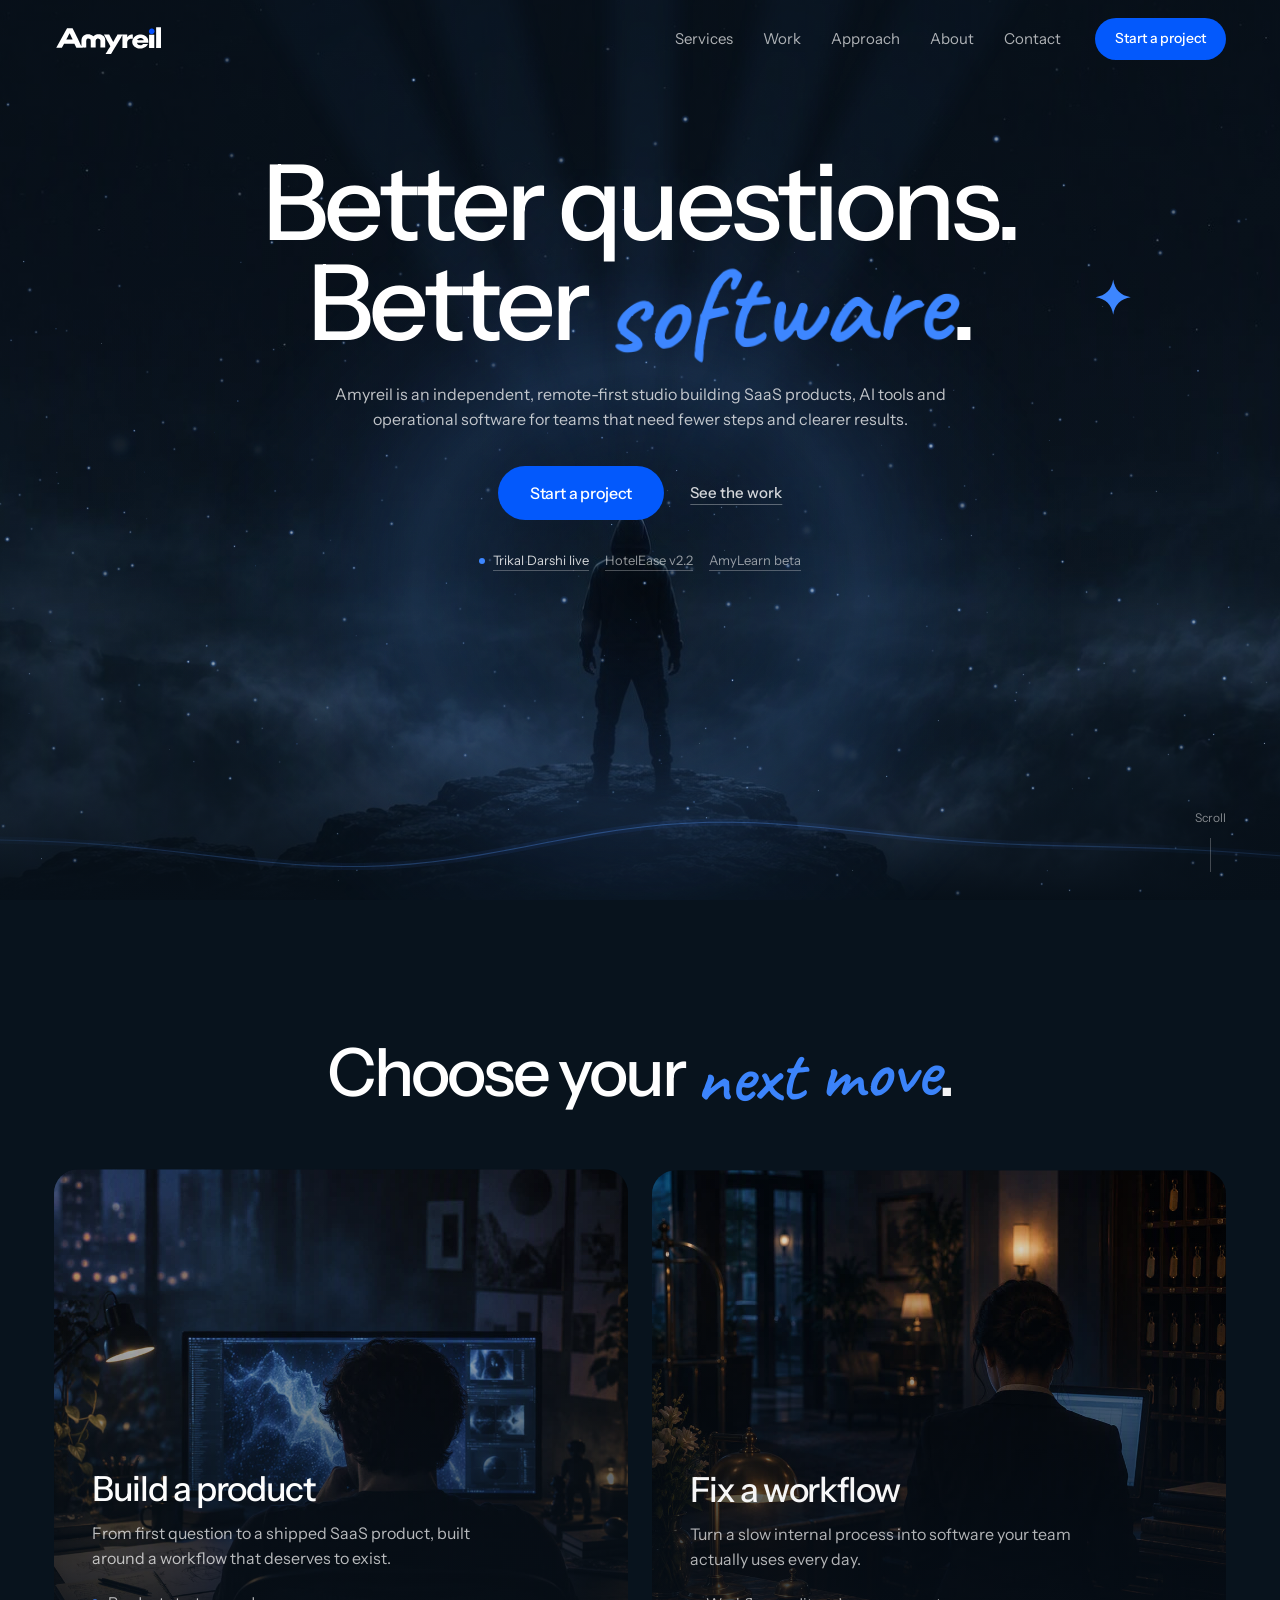
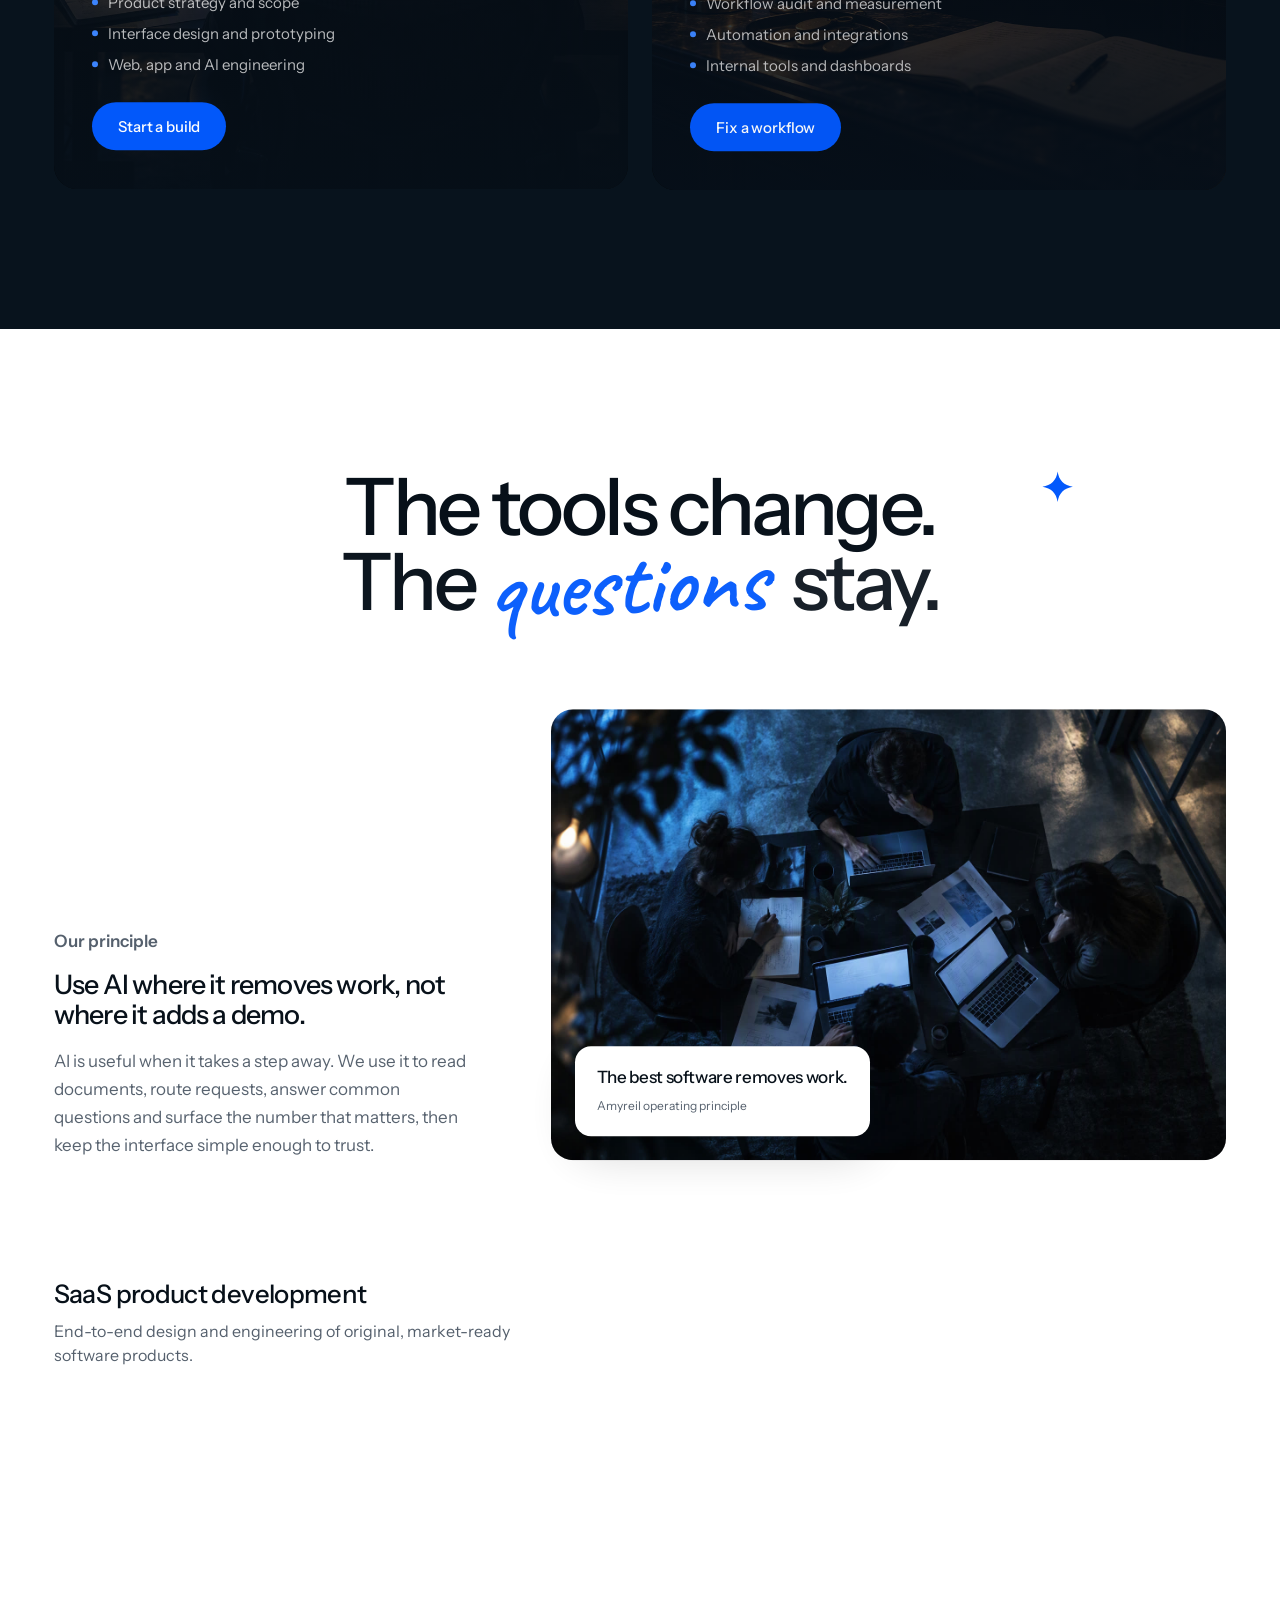
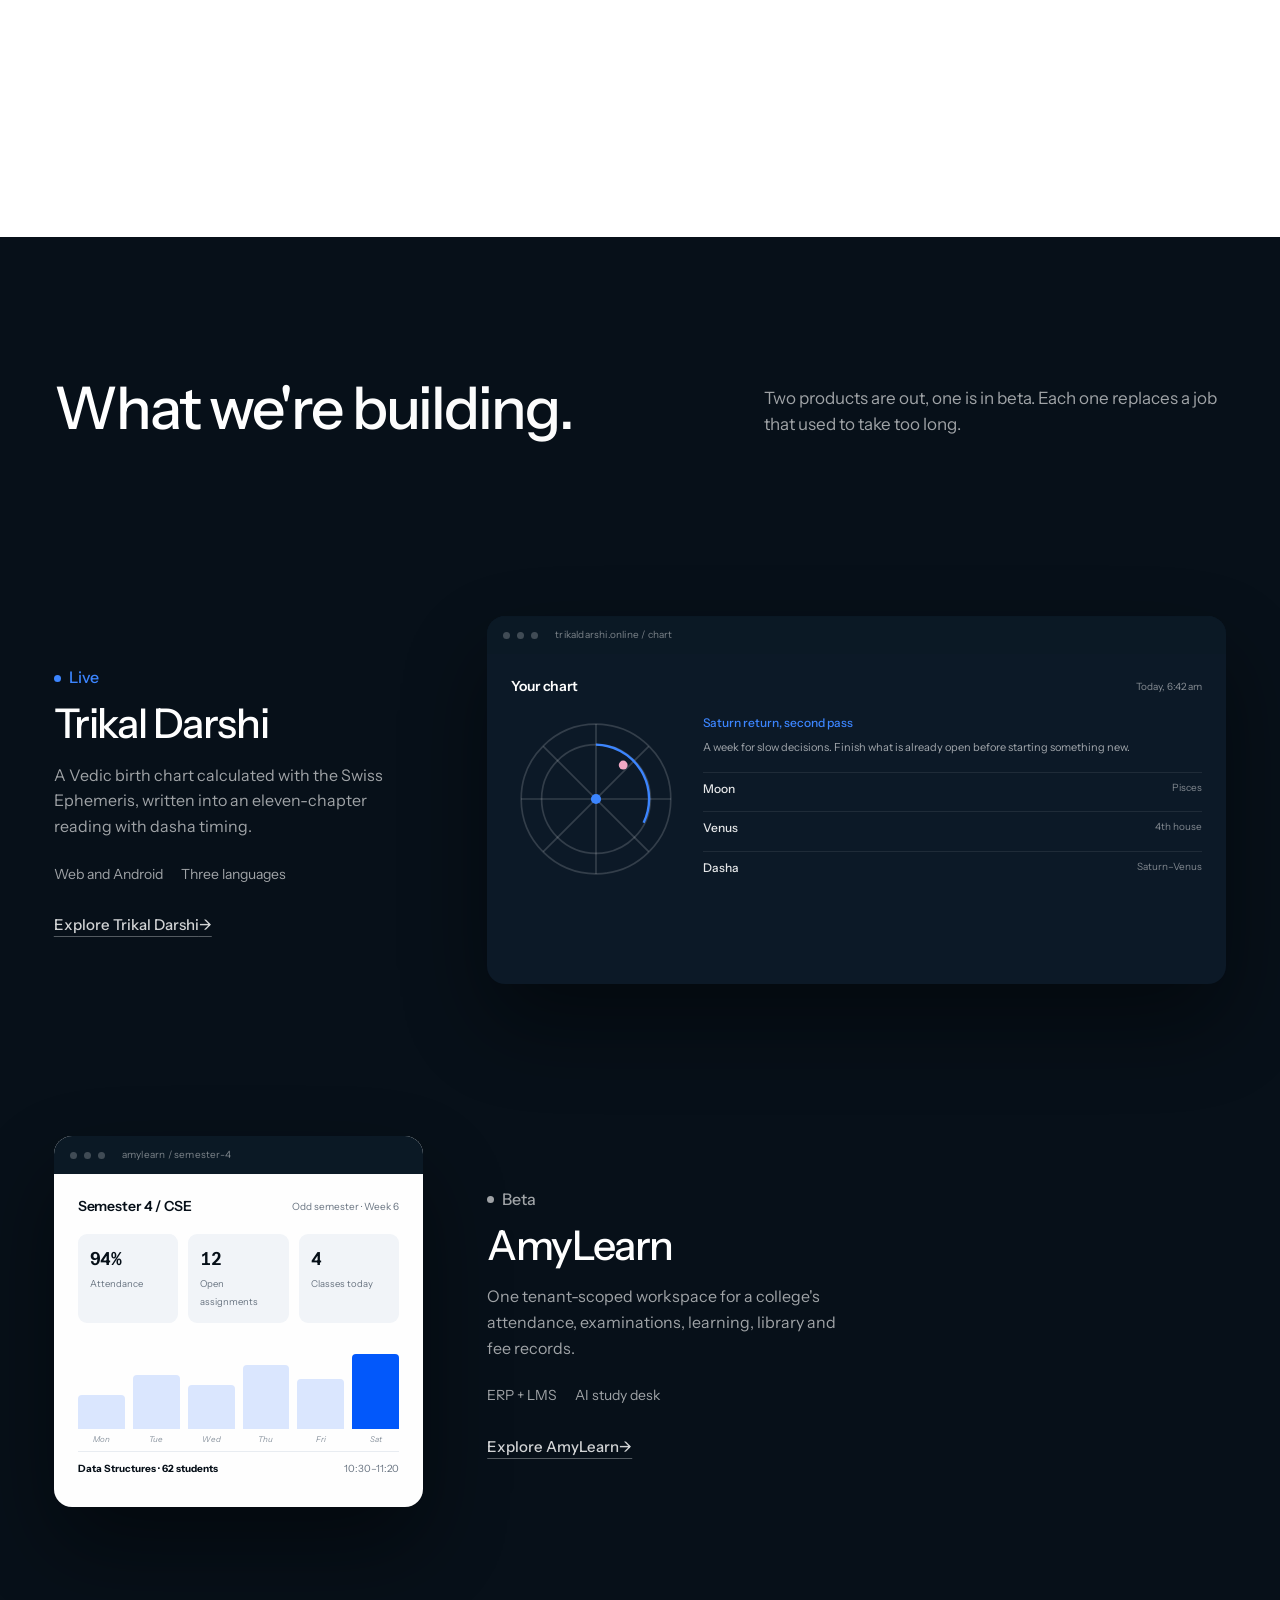
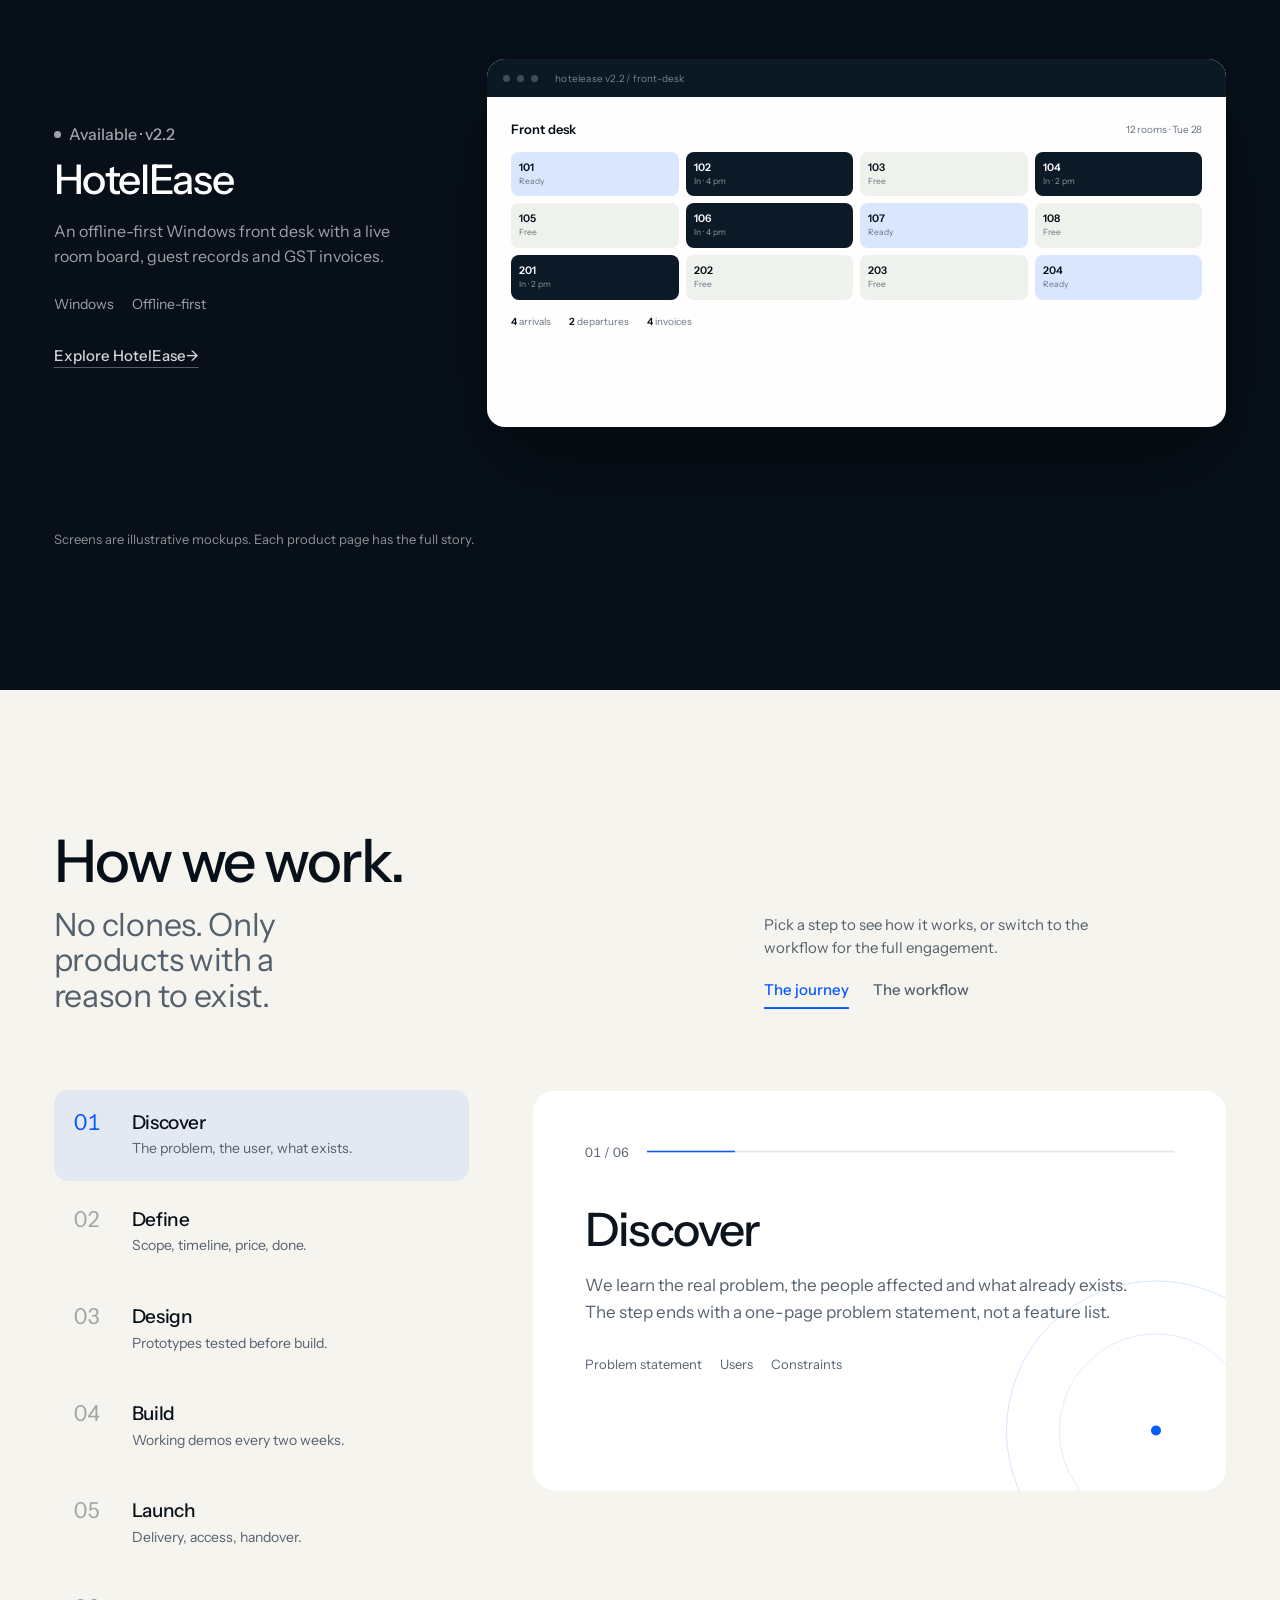
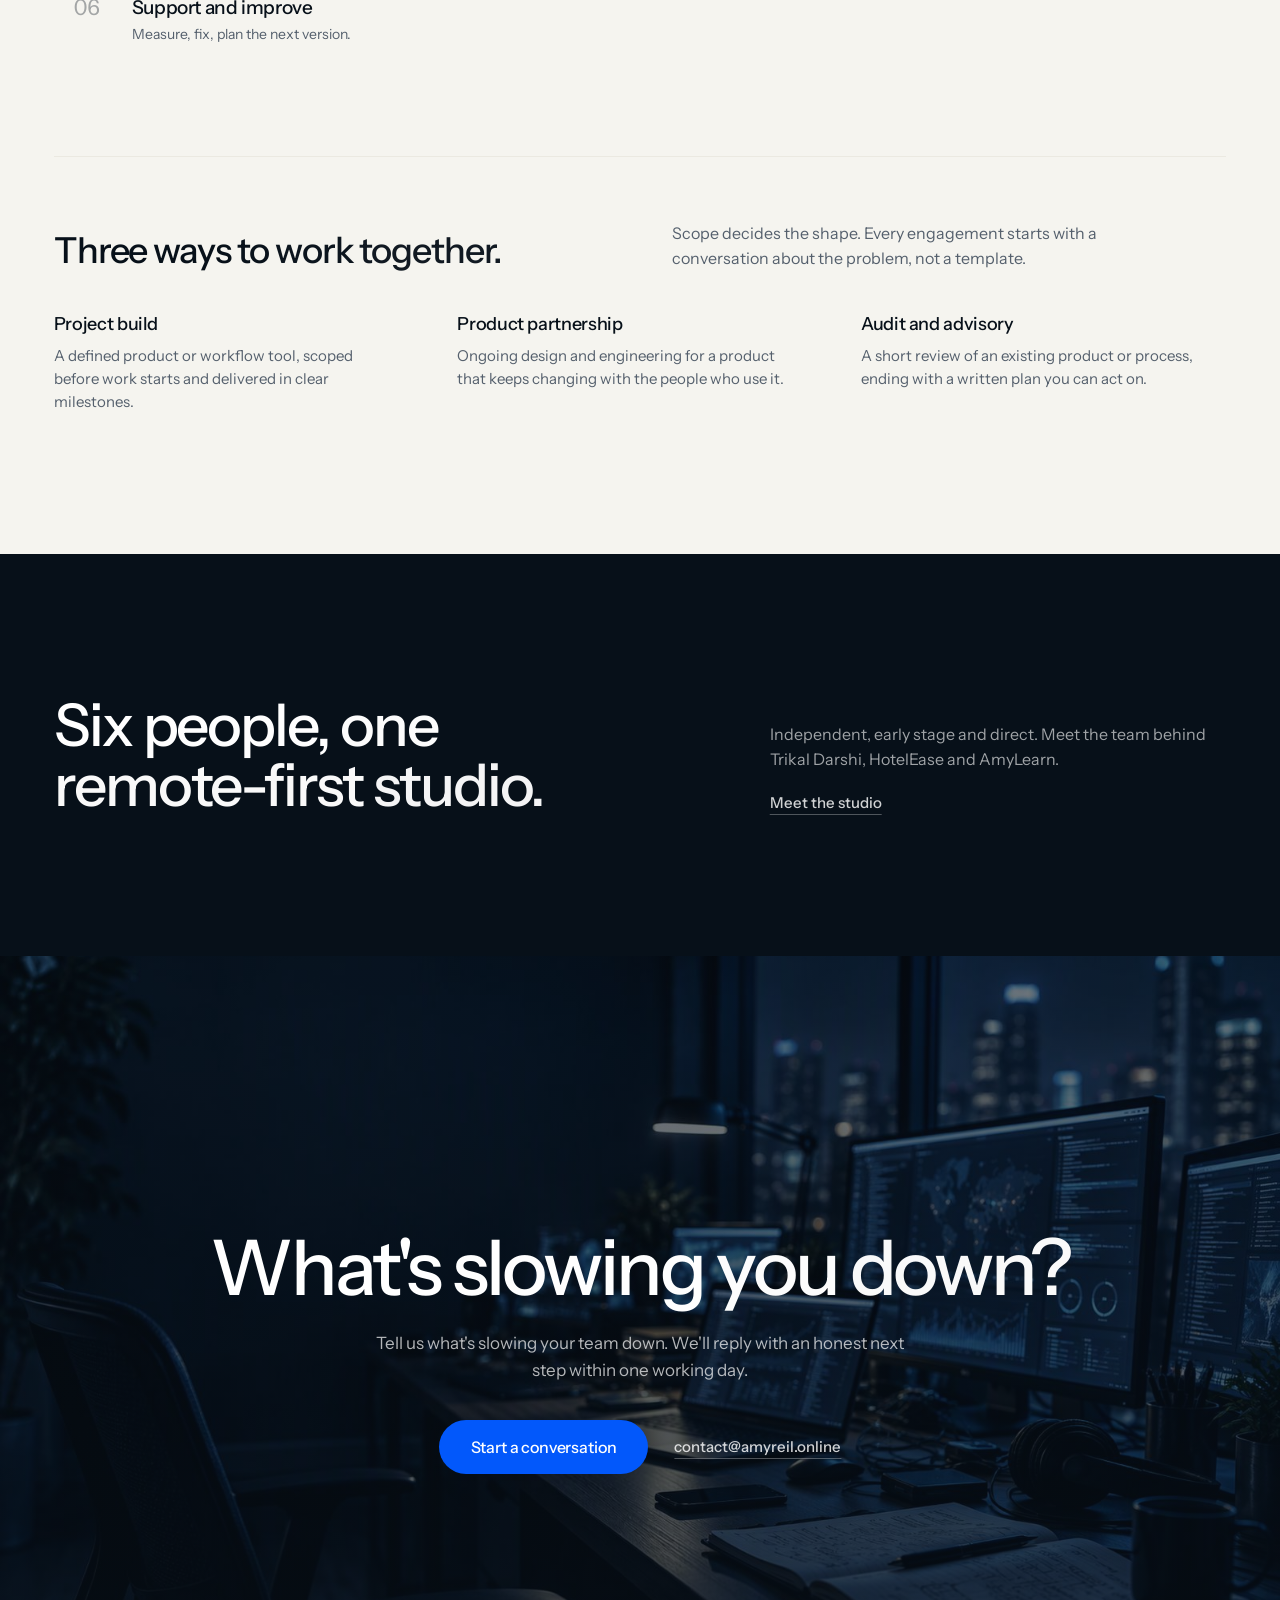
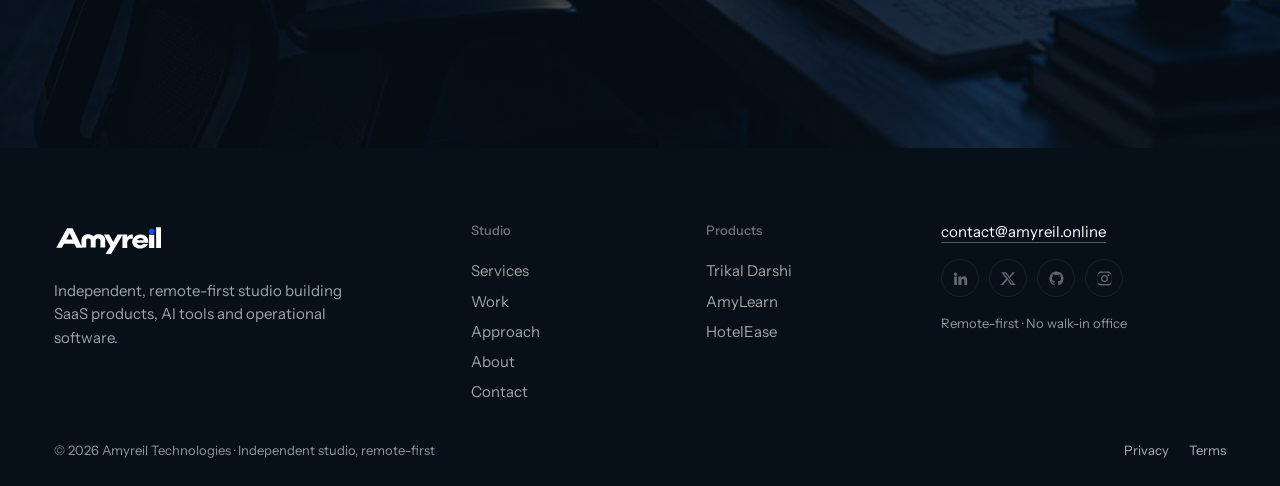
==== commit 7efc4b5c: "Align canonical URLs with the www primary domain" ====
--- a/index.html
+++ b/index.html
@@ -7,7 +7,7 @@
       name="description"
       content="Amyreil Technologies builds SaaS products, AI tools and operational software. Independent and remote-first, with Trikal Darshi, HotelEase and AmyLearn."
     />
-    <link rel="canonical" href="https://amyreil.online/" />
+    <link rel="canonical" href="https://www.amyreil.online/" />
     <meta property="og:type" content="website" />
     <meta property="og:site_name" content="Amyreil Technologies" />
     <meta
@@ -18,10 +18,10 @@
       property="og:description"
       content="Amyreil Technologies builds SaaS products, AI tools and operational software. Independent and remote-first, with Trikal Darshi, HotelEase and AmyLearn."
     />
-    <meta property="og:url" content="https://amyreil.online/" />
+    <meta property="og:url" content="https://www.amyreil.online/" />
     <meta
       property="og:image"
-      content="https://amyreil.online/assets/og-image.jpg"
+      content="https://www.amyreil.online/assets/og-image.jpg"
     />
     <meta property="og:image:width" content="1200" />
     <meta property="og:image:height" content="630" />
@@ -40,7 +40,7 @@
     />
     <meta
       name="twitter:image"
-      content="https://amyreil.online/assets/og-image.jpg"
+      content="https://www.amyreil.online/assets/og-image.jpg"
     />
     <meta
       name="twitter:image:alt"
@@ -95,13 +95,13 @@
         "@graph": [
           {
             "@type": "Organization",
-            "@id": "https://amyreil.online/#organization",
+            "@id": "https://www.amyreil.online/#organization",
             "name": "Amyreil Technologies",
             "alternateName": "Amyreil",
-            "url": "https://amyreil.online/",
+            "url": "https://www.amyreil.online/",
             "logo": {
               "@type": "ImageObject",
-              "url": "https://amyreil.online/assets/brand/amyreil-mark-512.png",
+              "url": "https://www.amyreil.online/assets/brand/amyreil-mark-512.png",
               "width": 512,
               "height": 512
             },
@@ -127,10 +127,10 @@
           },
           {
             "@type": "WebSite",
-            "@id": "https://amyreil.online/#website",
-            "url": "https://amyreil.online/",
+            "@id": "https://www.amyreil.online/#website",
+            "url": "https://www.amyreil.online/",
             "name": "Amyreil Technologies",
-            "publisher": { "@id": "https://amyreil.online/#organization" },
+            "publisher": { "@id": "https://www.amyreil.online/#organization" },
             "inLanguage": "en"
           }
         ]
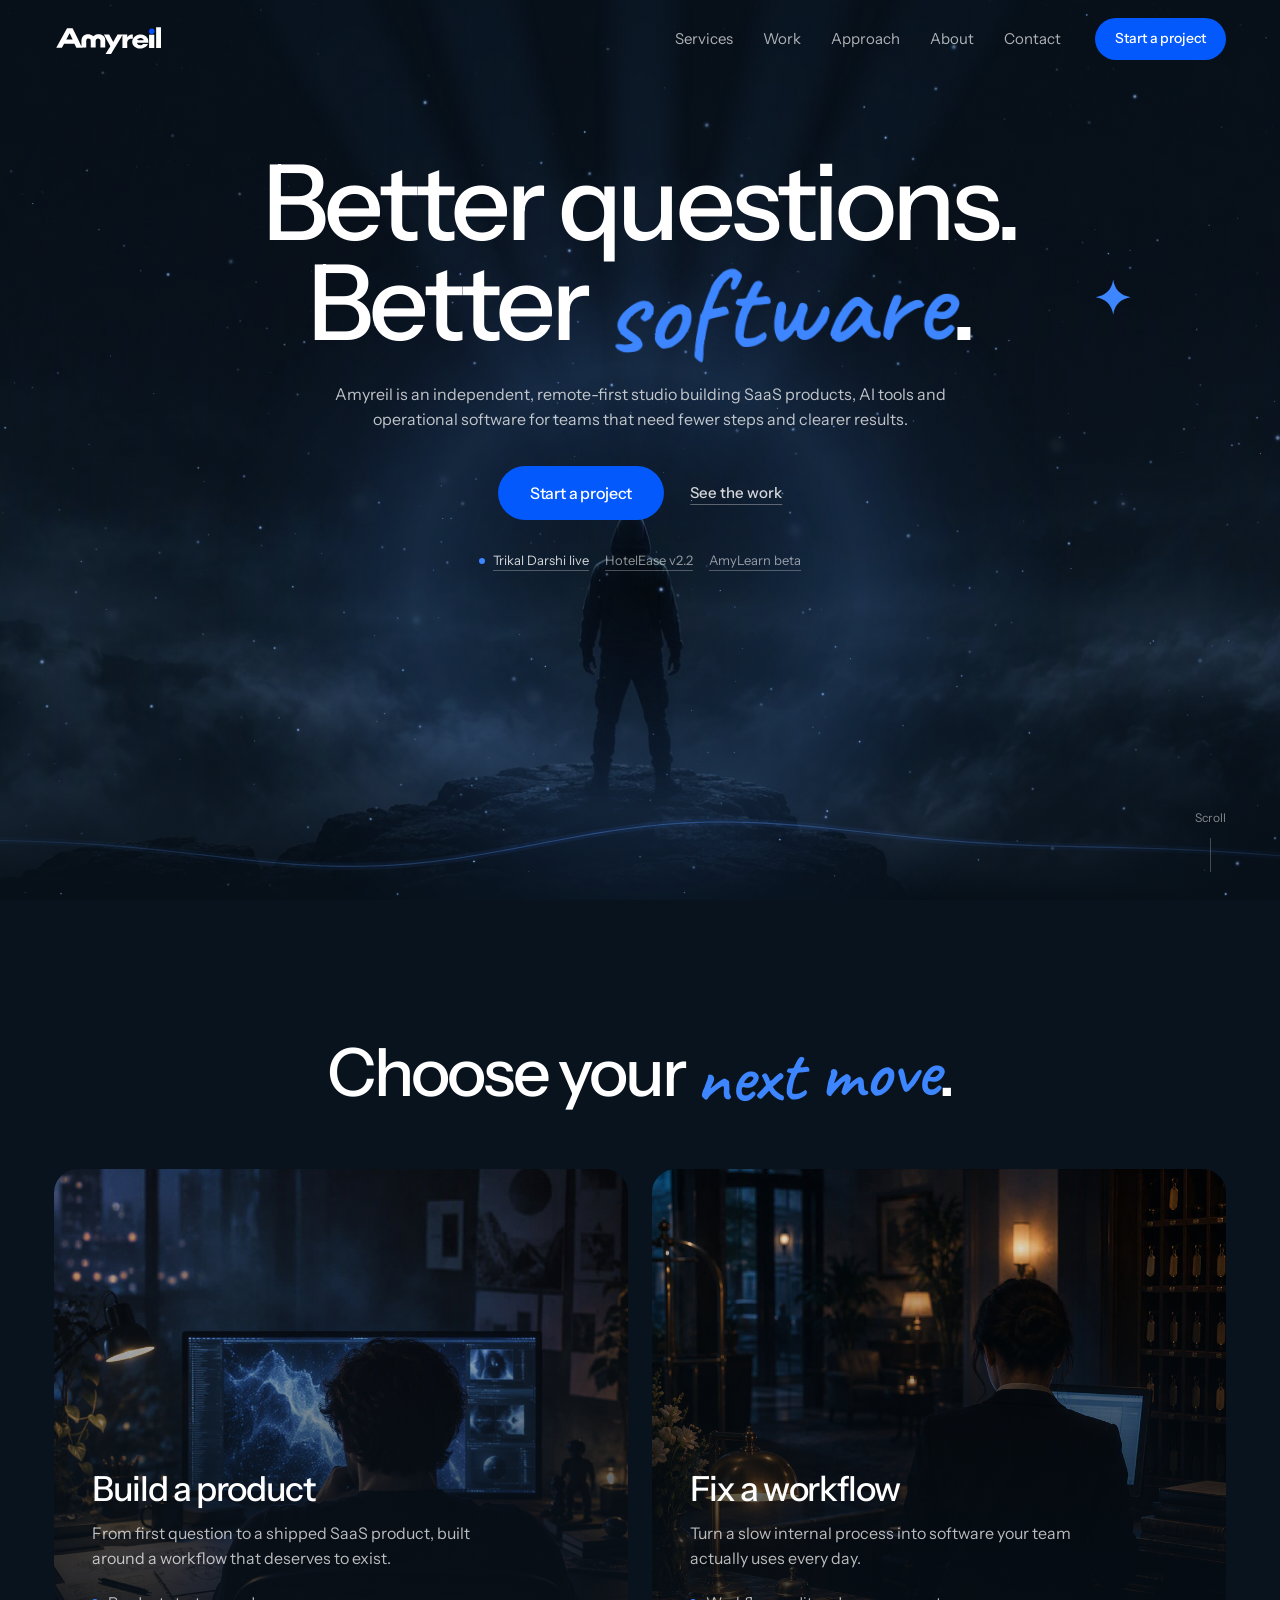
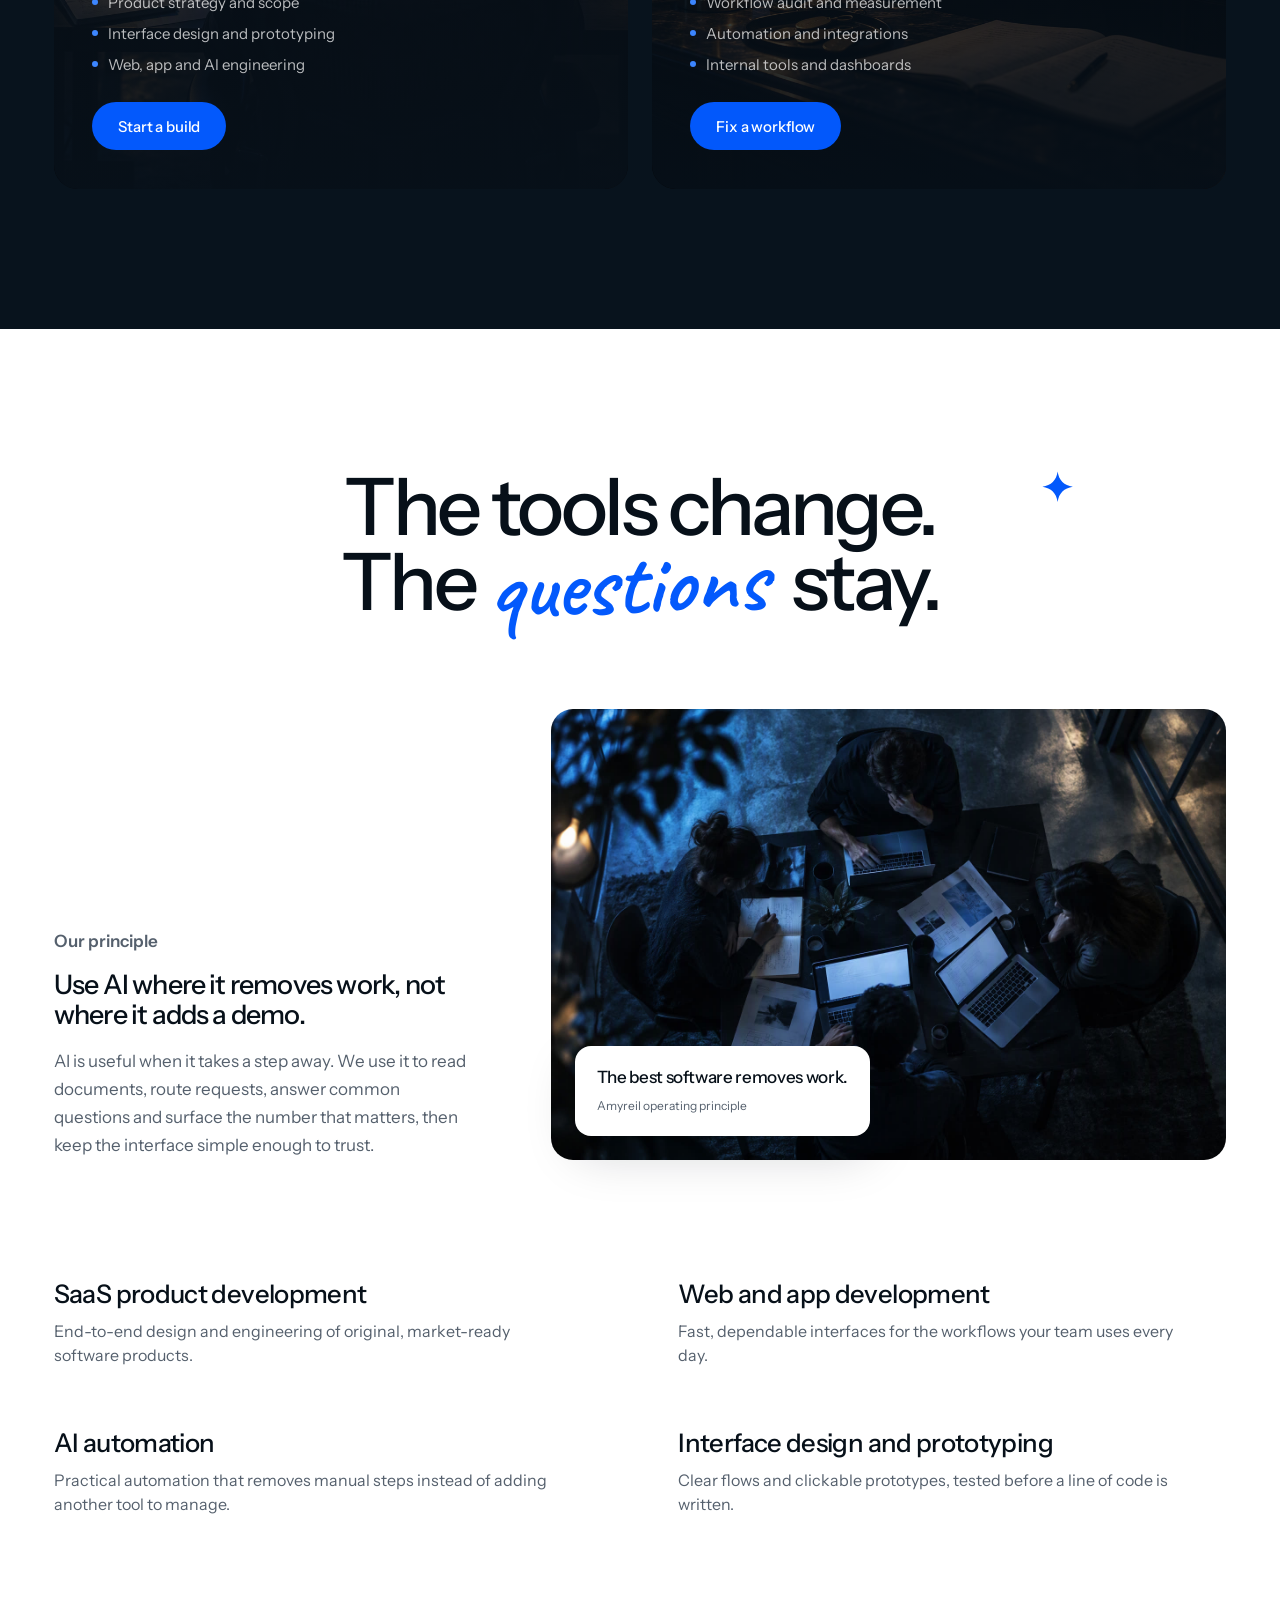
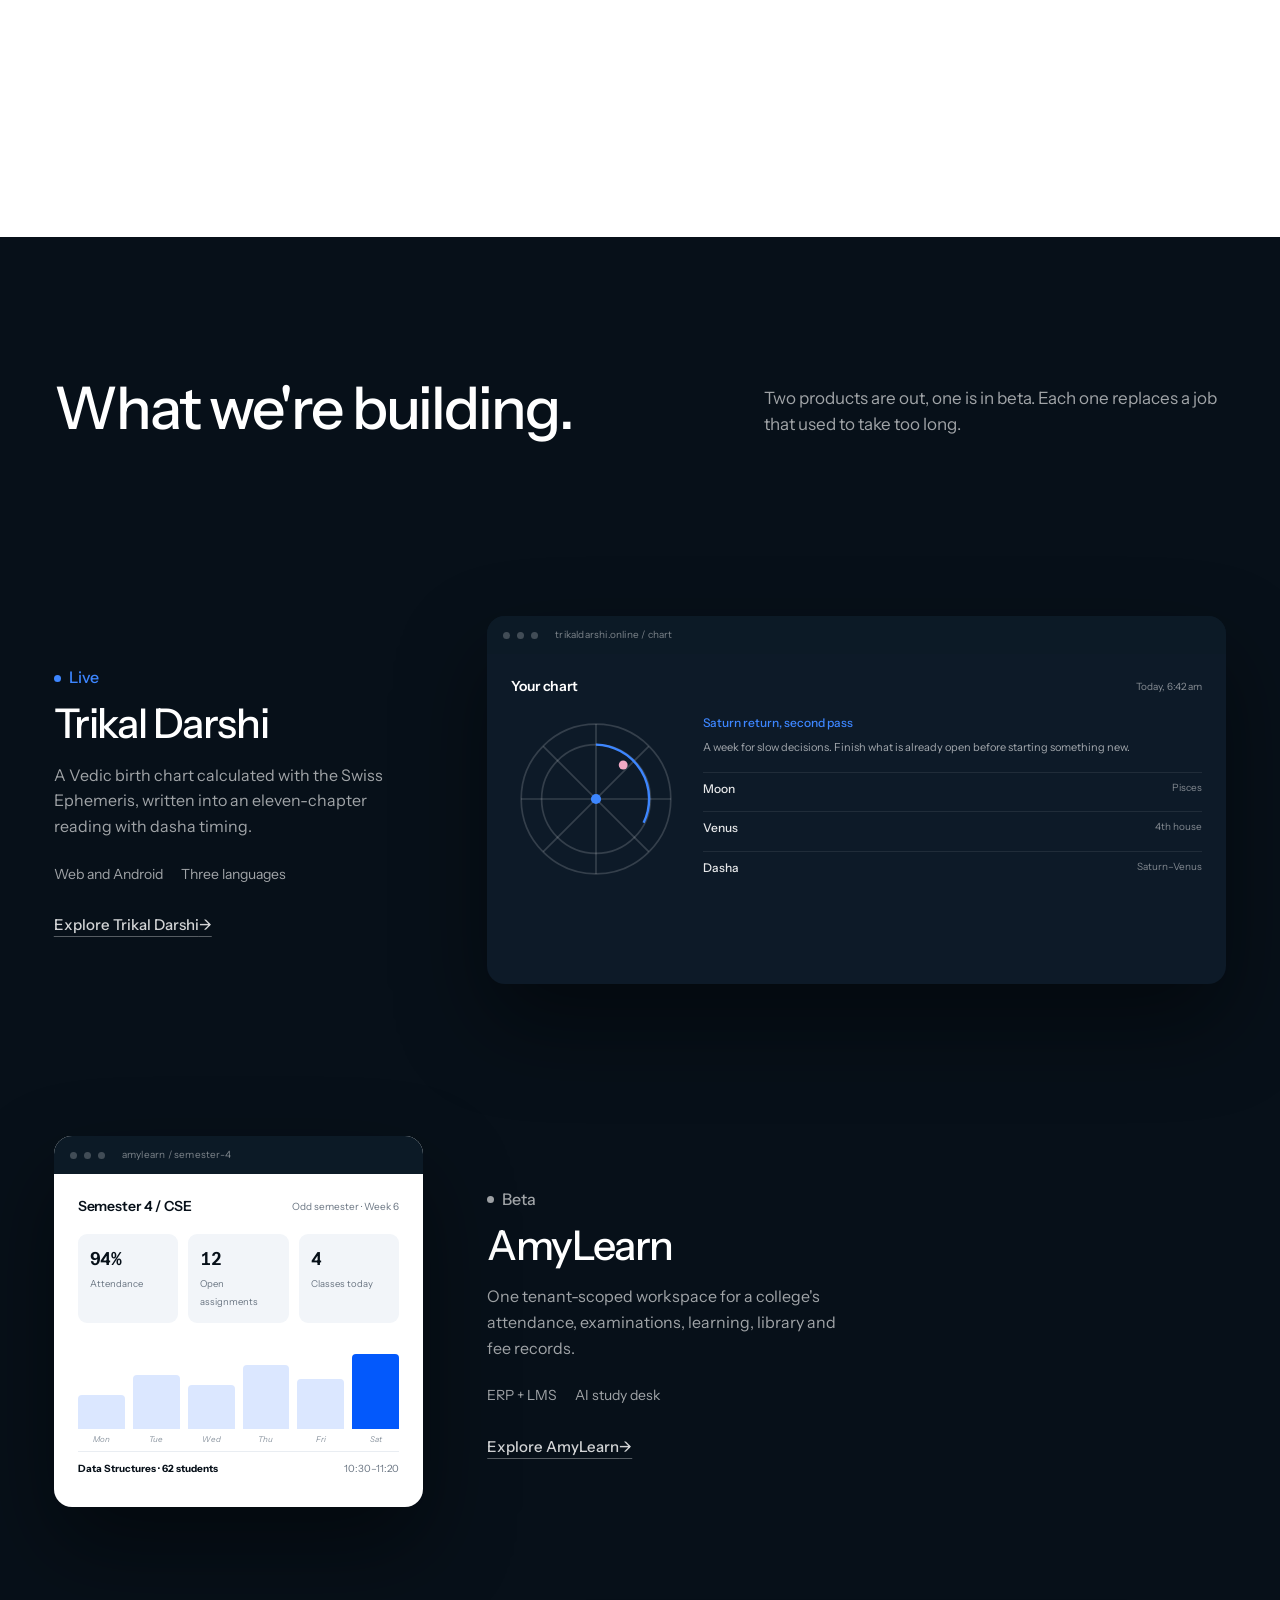
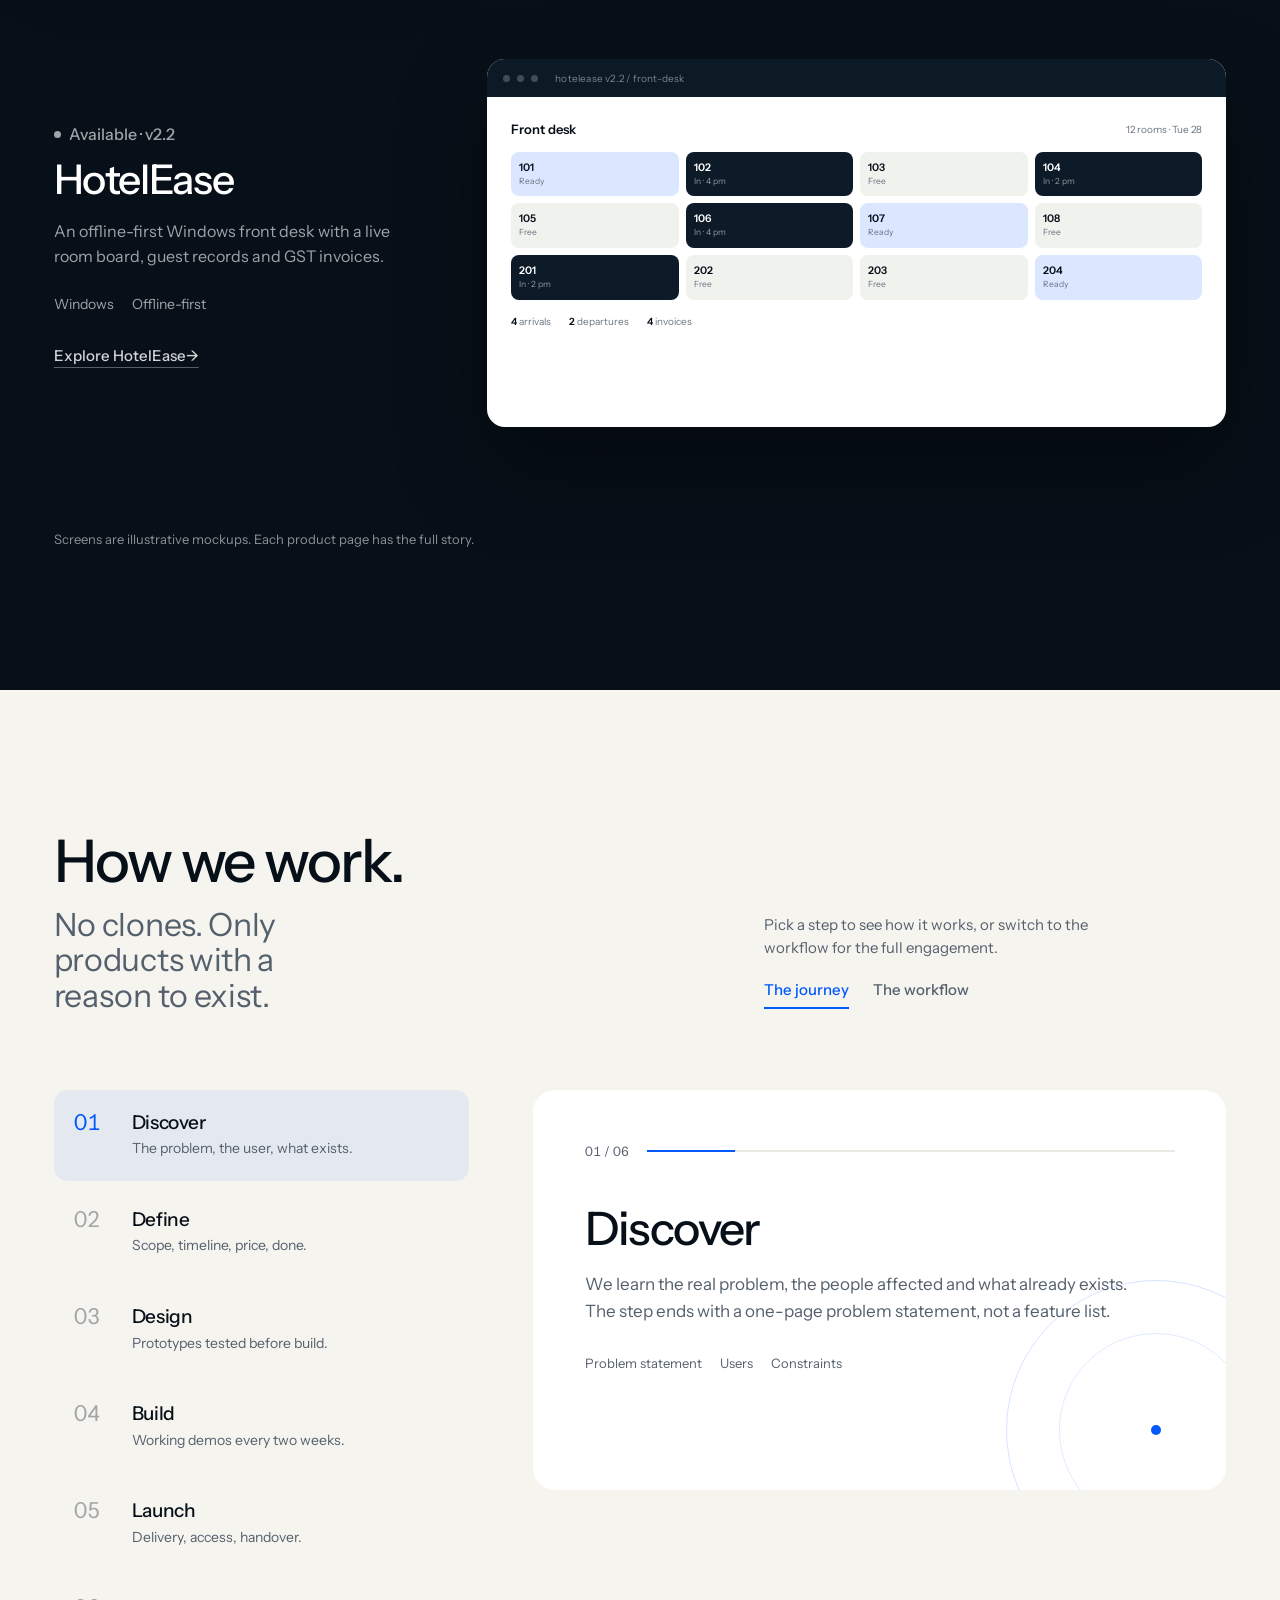
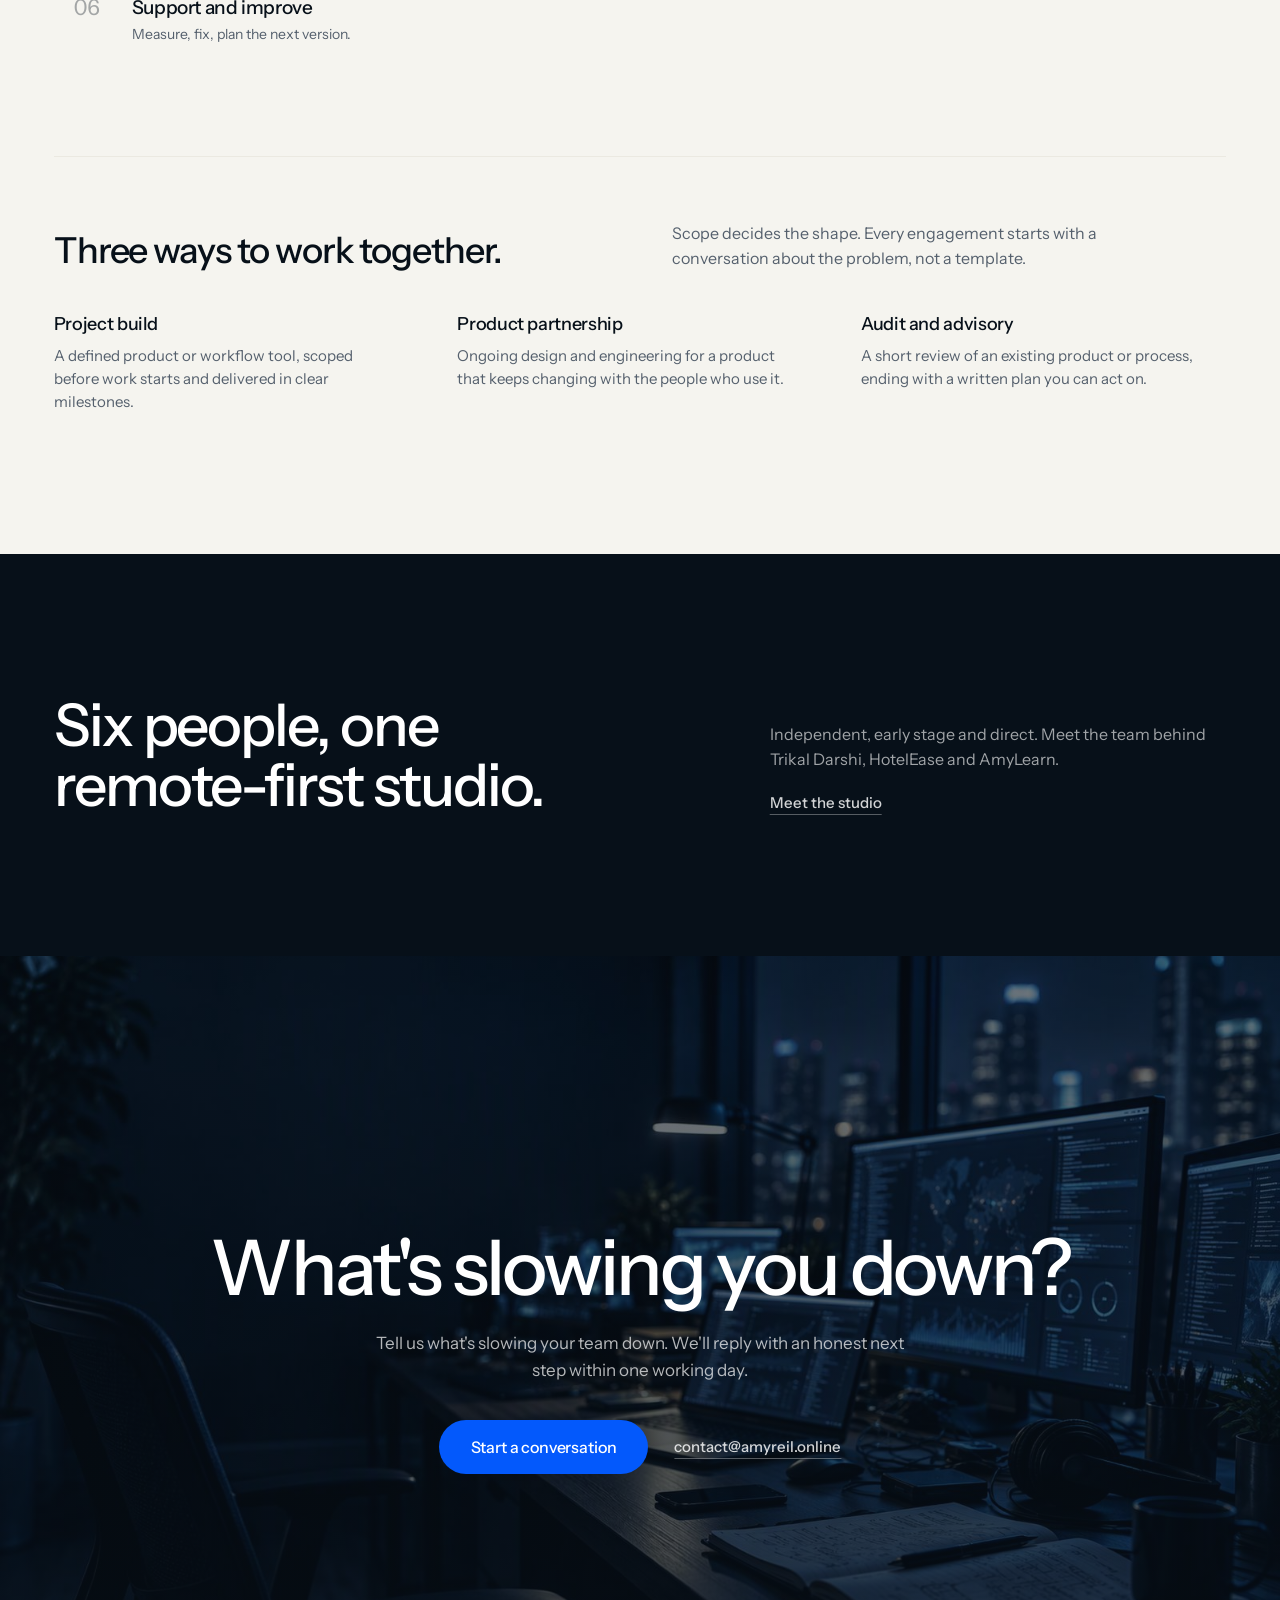
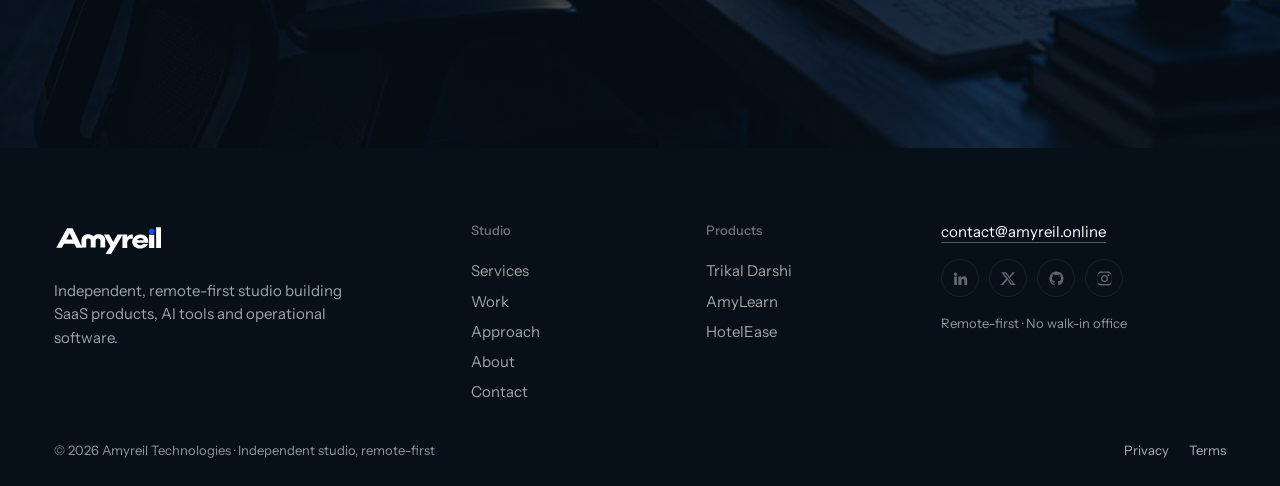
==== commit 757603bc: "Add Google Search Console verification tag" ====
--- a/index.html
+++ b/index.html
@@ -2,6 +2,10 @@
 <html lang="en">
   <head>
     <meta charset="UTF-8" />
+    <meta
+      name="google-site-verification"
+      content="phx1xKdAEjmGMVfgIASf41S9Jg0lT4QwNdN4qIJt-gU"
+    />
     <title>Amyreil Technologies — SaaS, AI and operational software</title>
     <meta
       name="description"
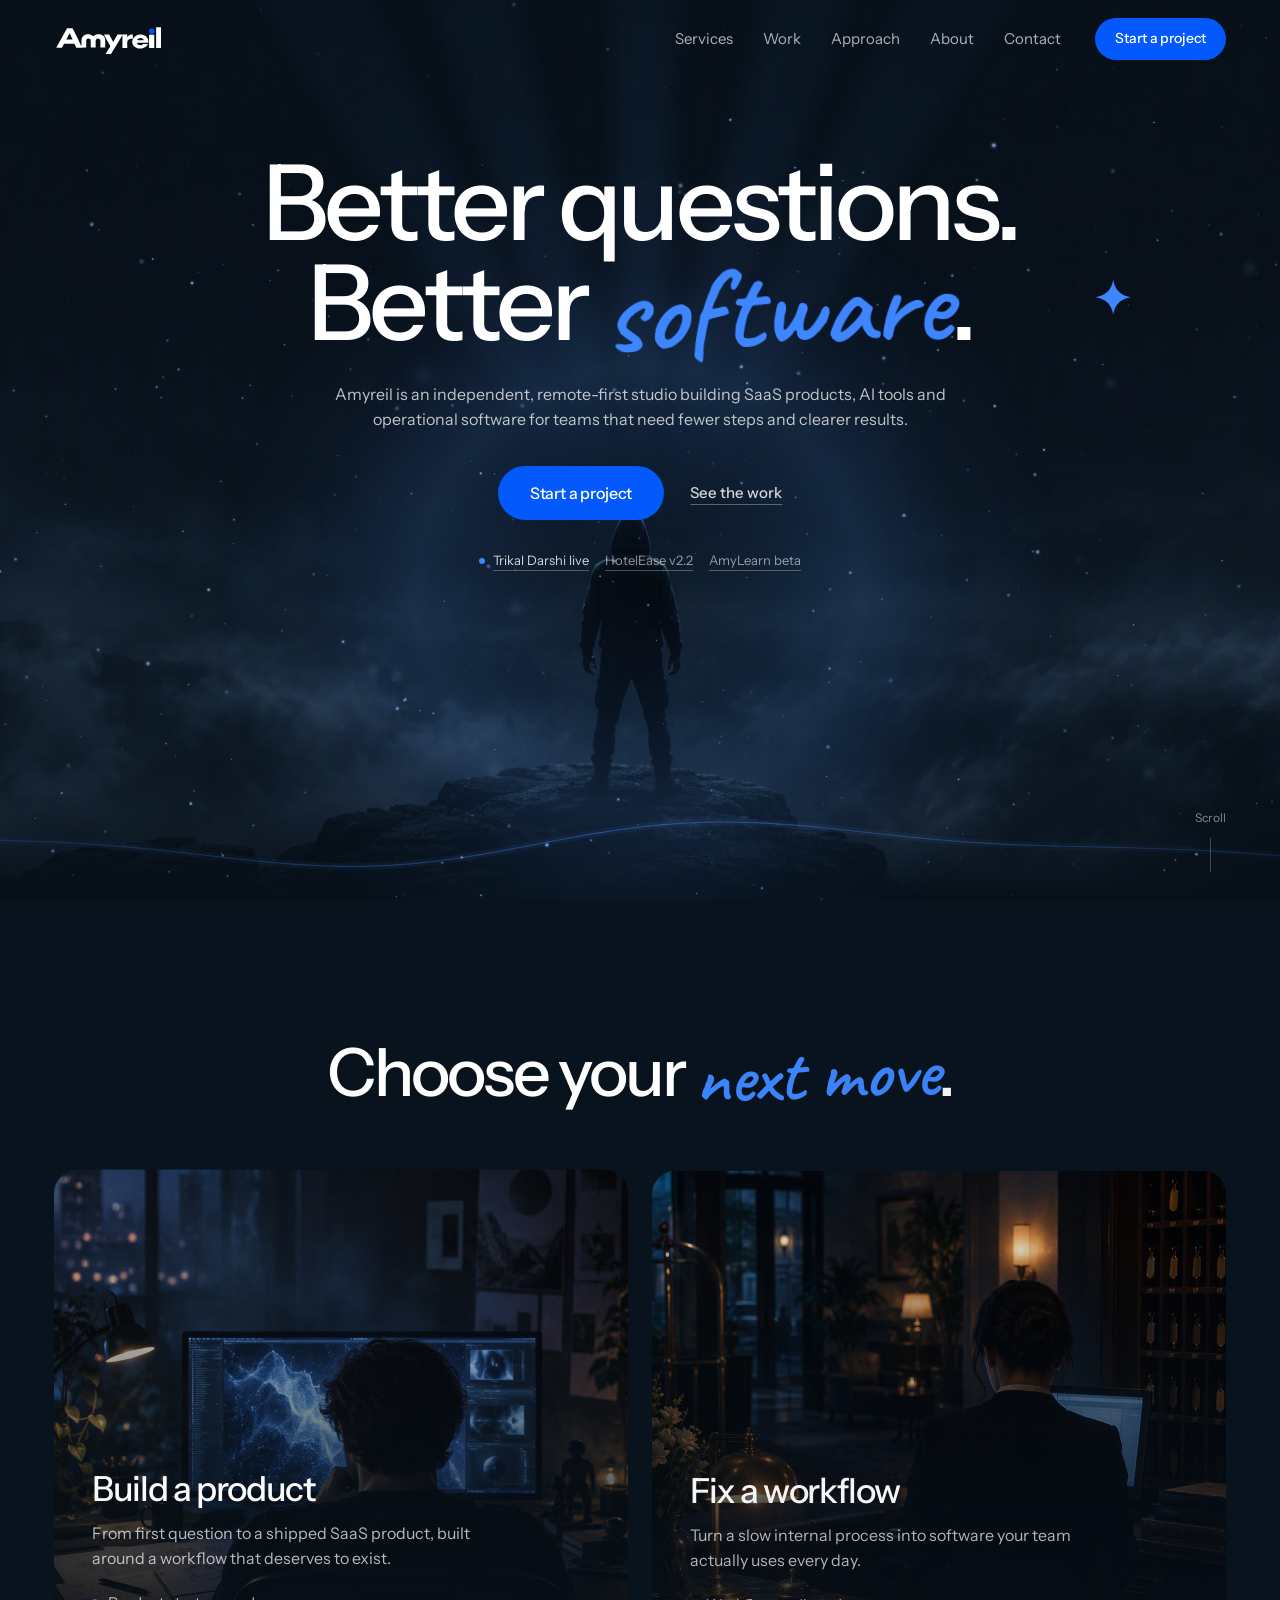
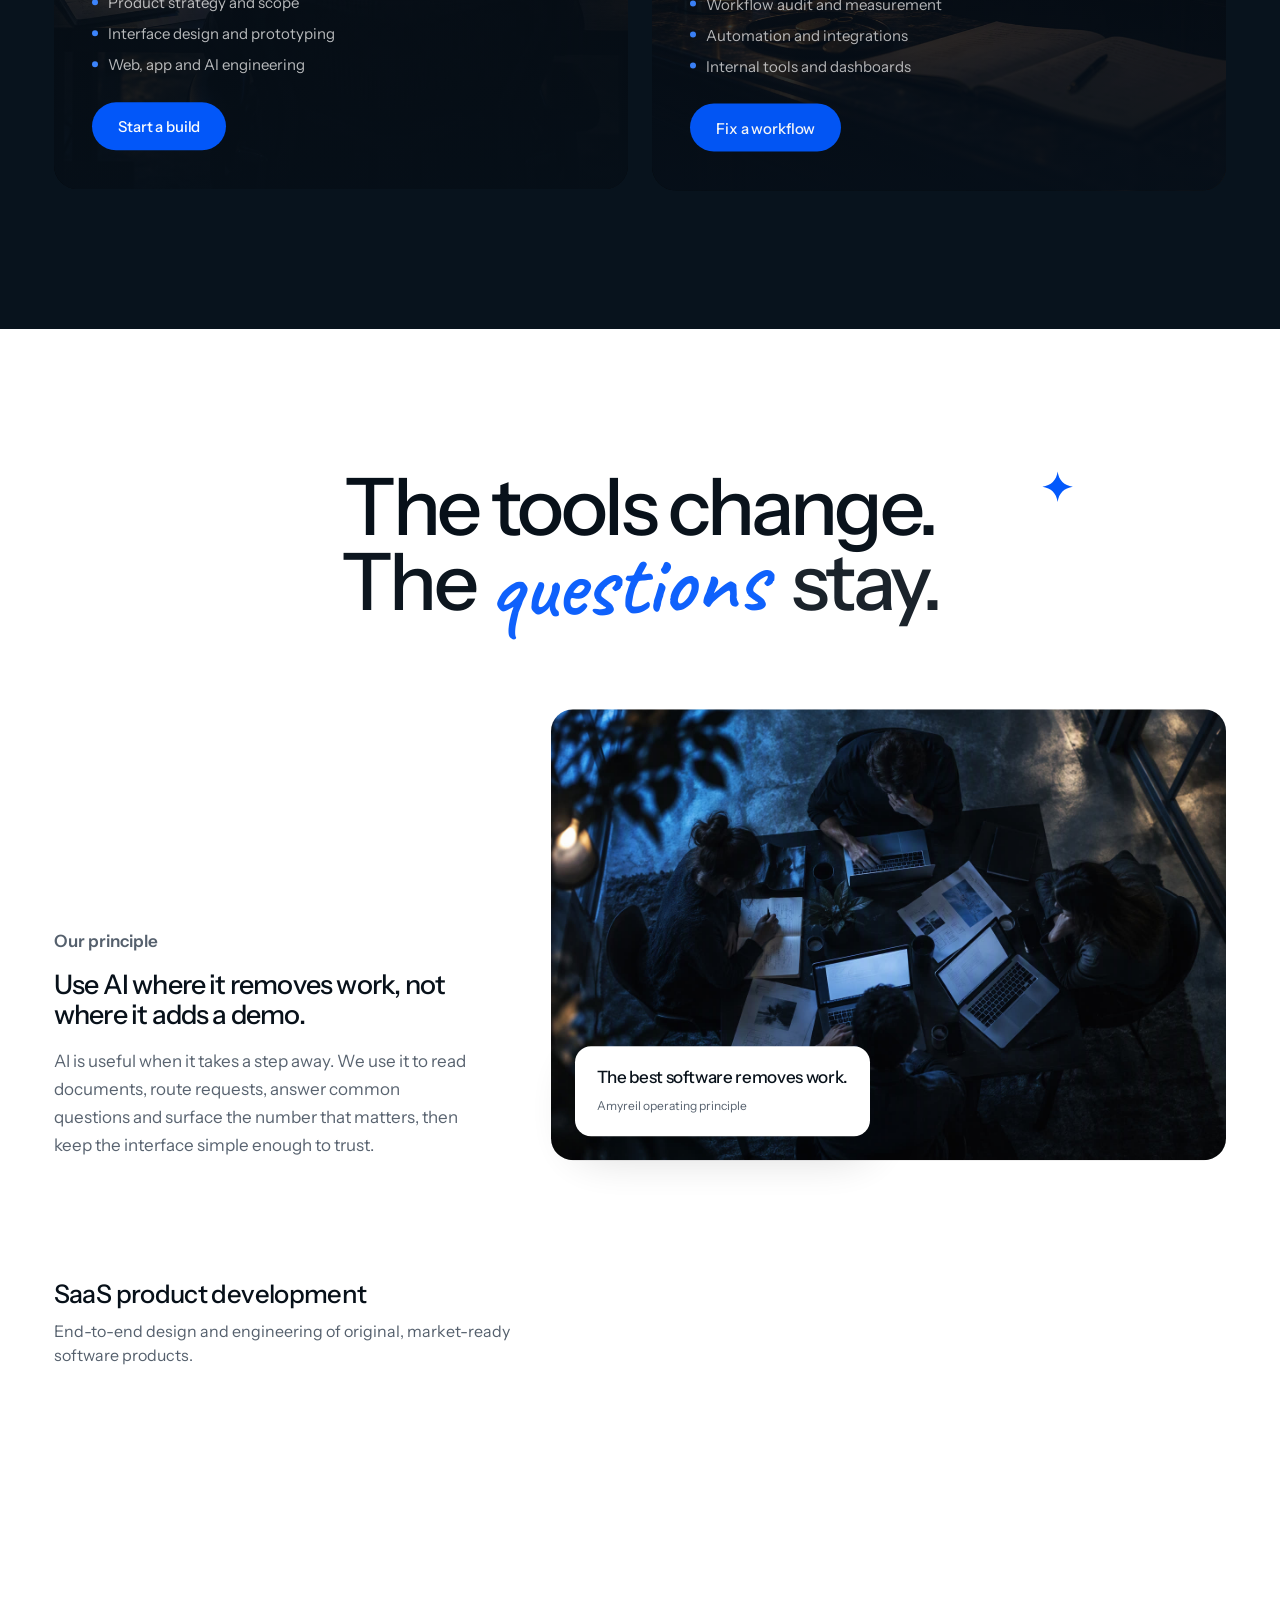
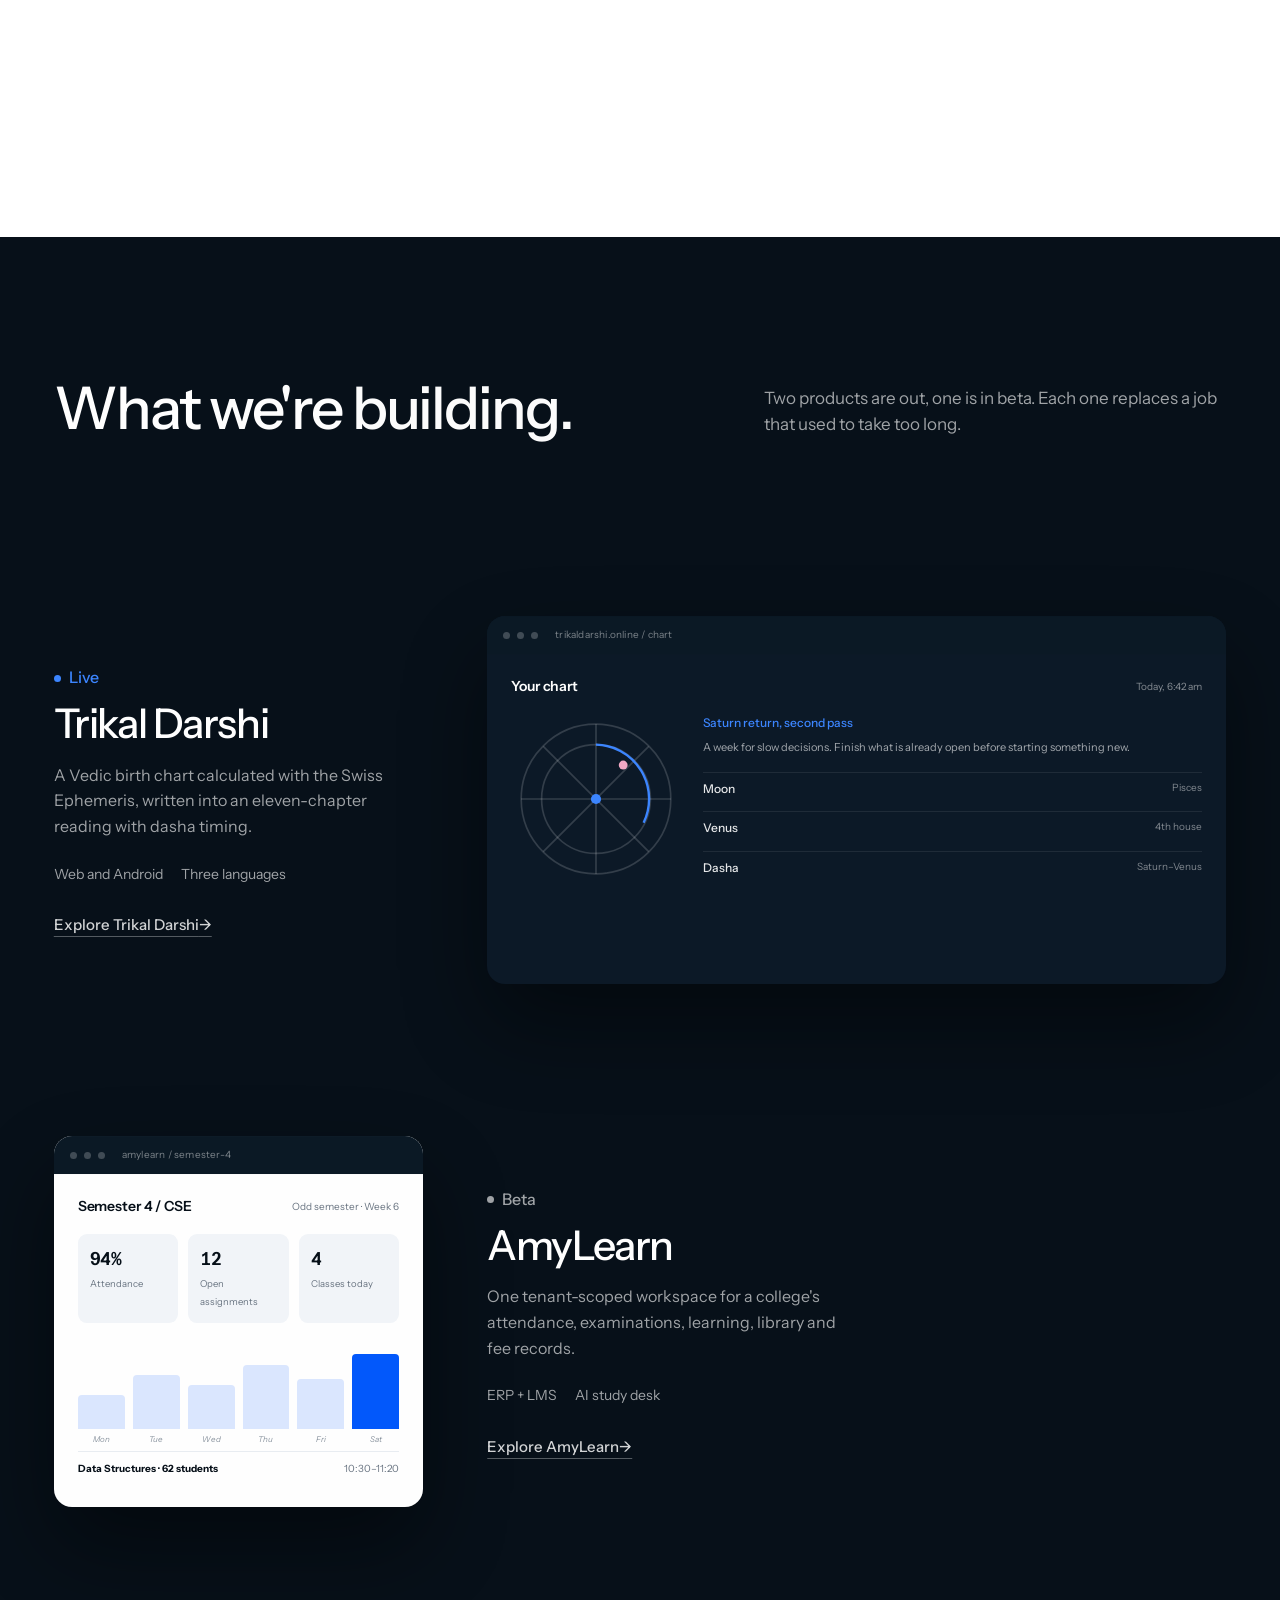
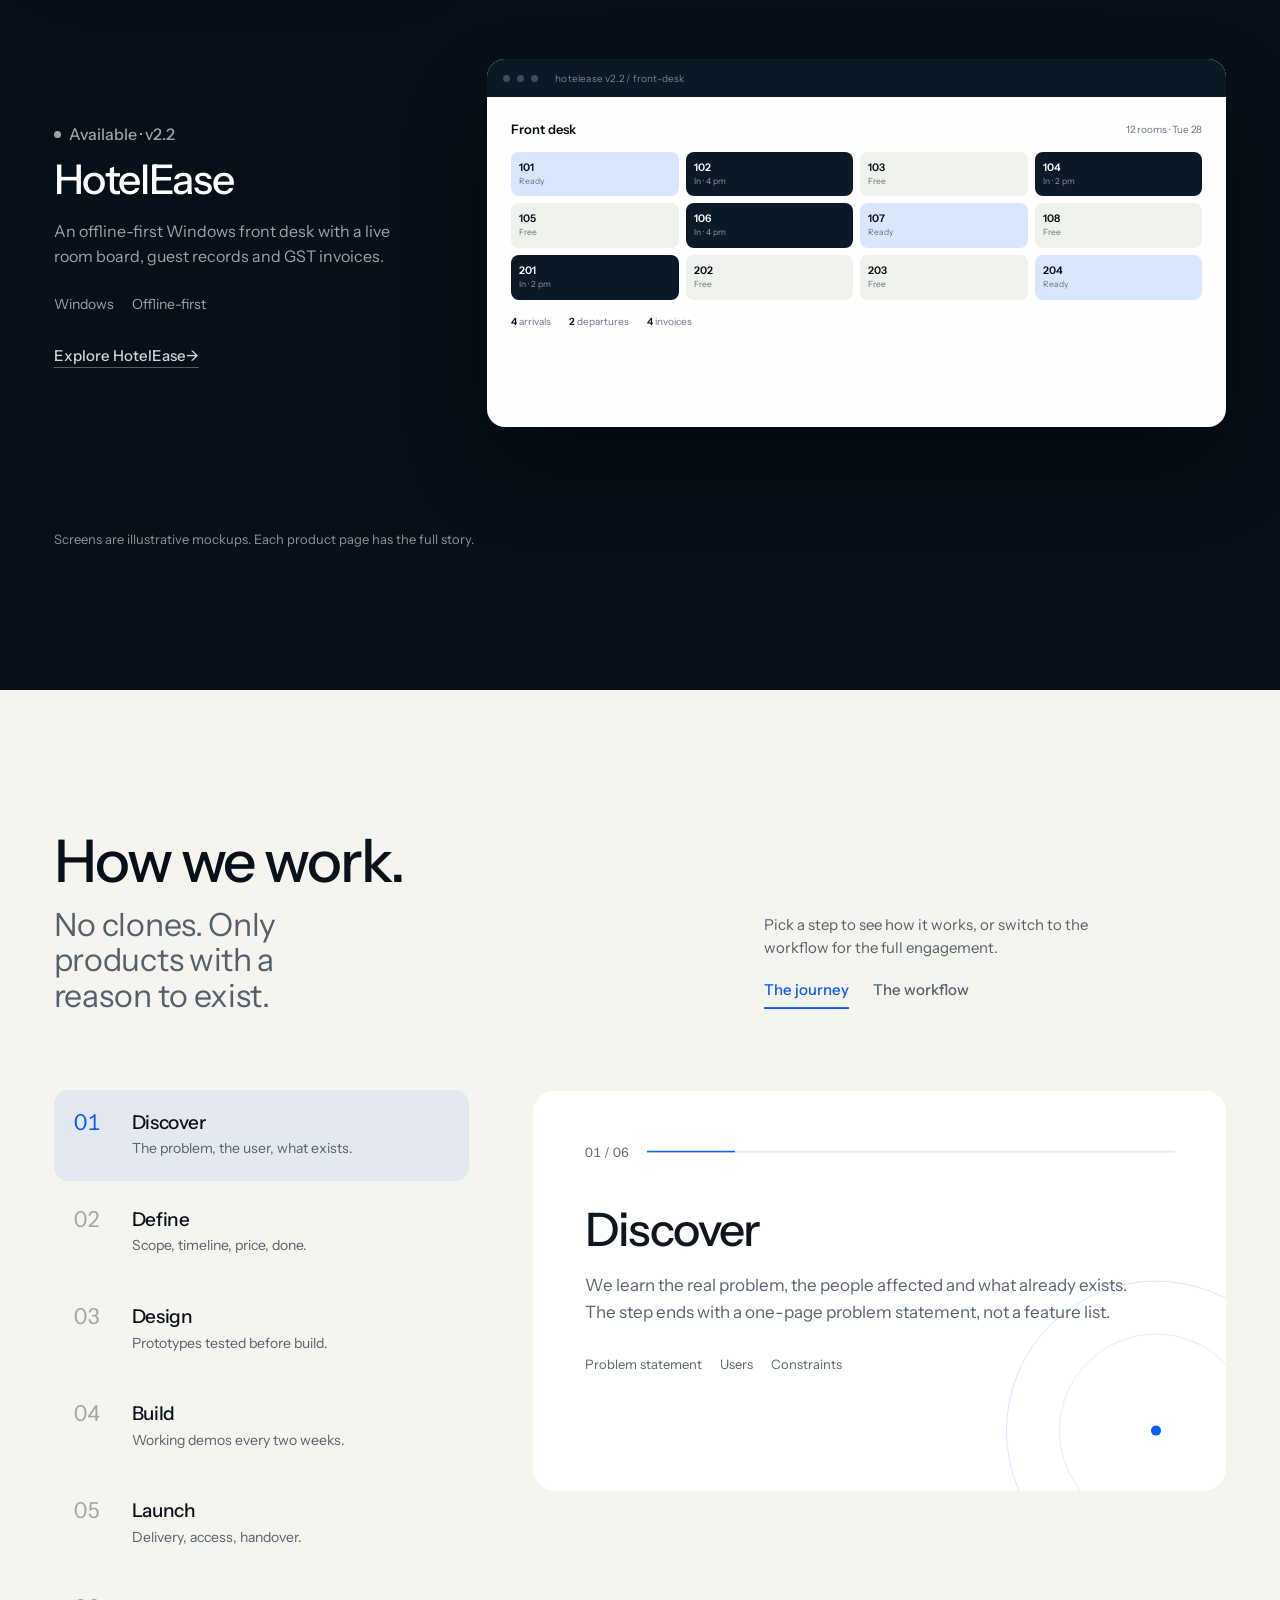
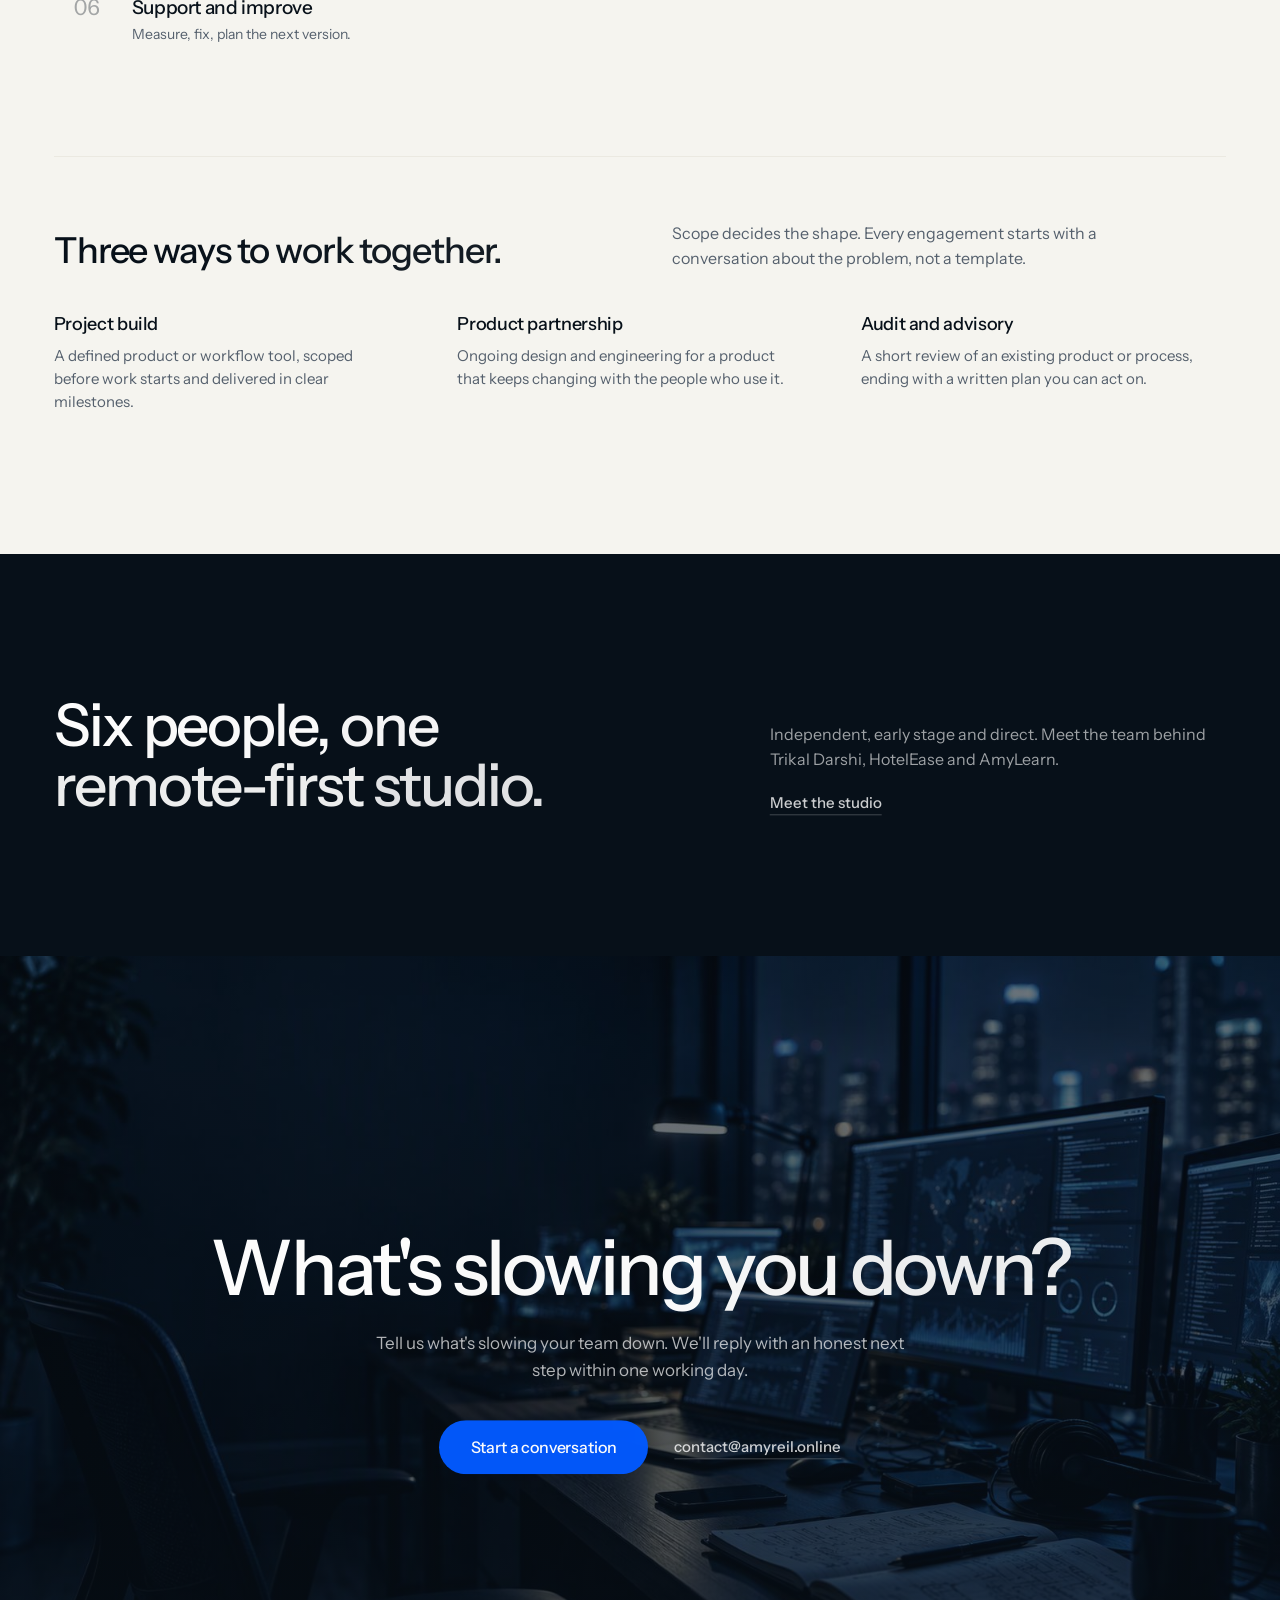
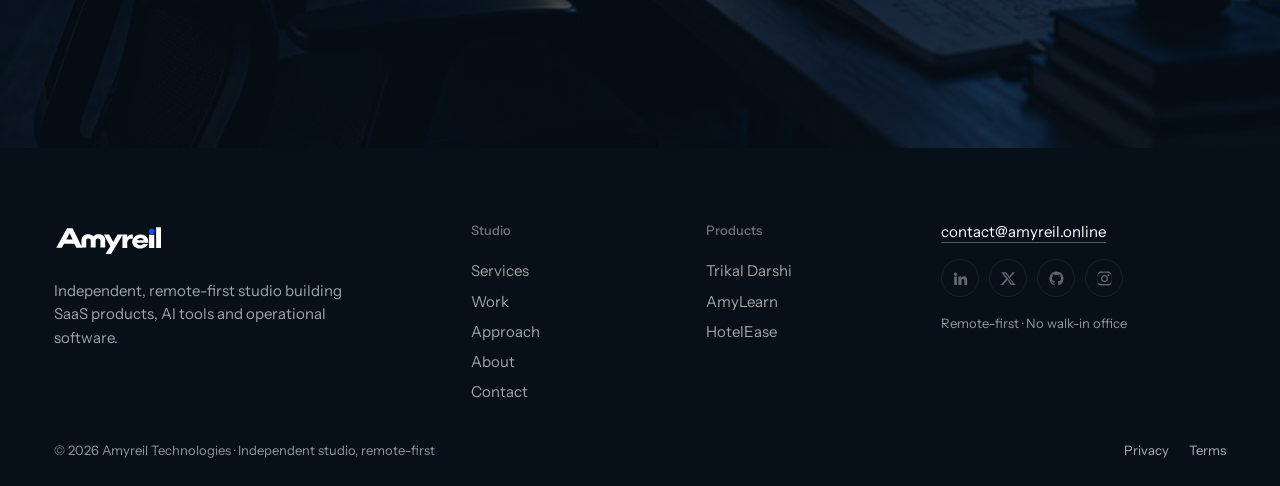
==== commit e11c830e: "Add alt text to decorative images" ====
--- a/index.html
+++ b/index.html
@@ -149,7 +149,7 @@
         <img
           class="loader-mark"
           src="assets/brand/amyreil-mark-blue.svg"
-          alt=""
+          alt="Amyreil Technologies mark"
           width="54"
           height="54"
         />
@@ -253,7 +253,7 @@
               />
               <img
                 src="assets/images/hero-figure-live.jpg"
-                alt=""
+                alt="A figure standing against a night sky"
                 width="1792"
                 height="1024"
                 fetchpriority="high"
@@ -1372,7 +1372,7 @@
           <div class="contact-media" aria-hidden="true">
             <img
               id="ctaImg"
-              alt=""
+              alt="Night sky above a dark horizon"
               loading="lazy"
               decoding="async"
               src="assets/images/contact-night.jpg"
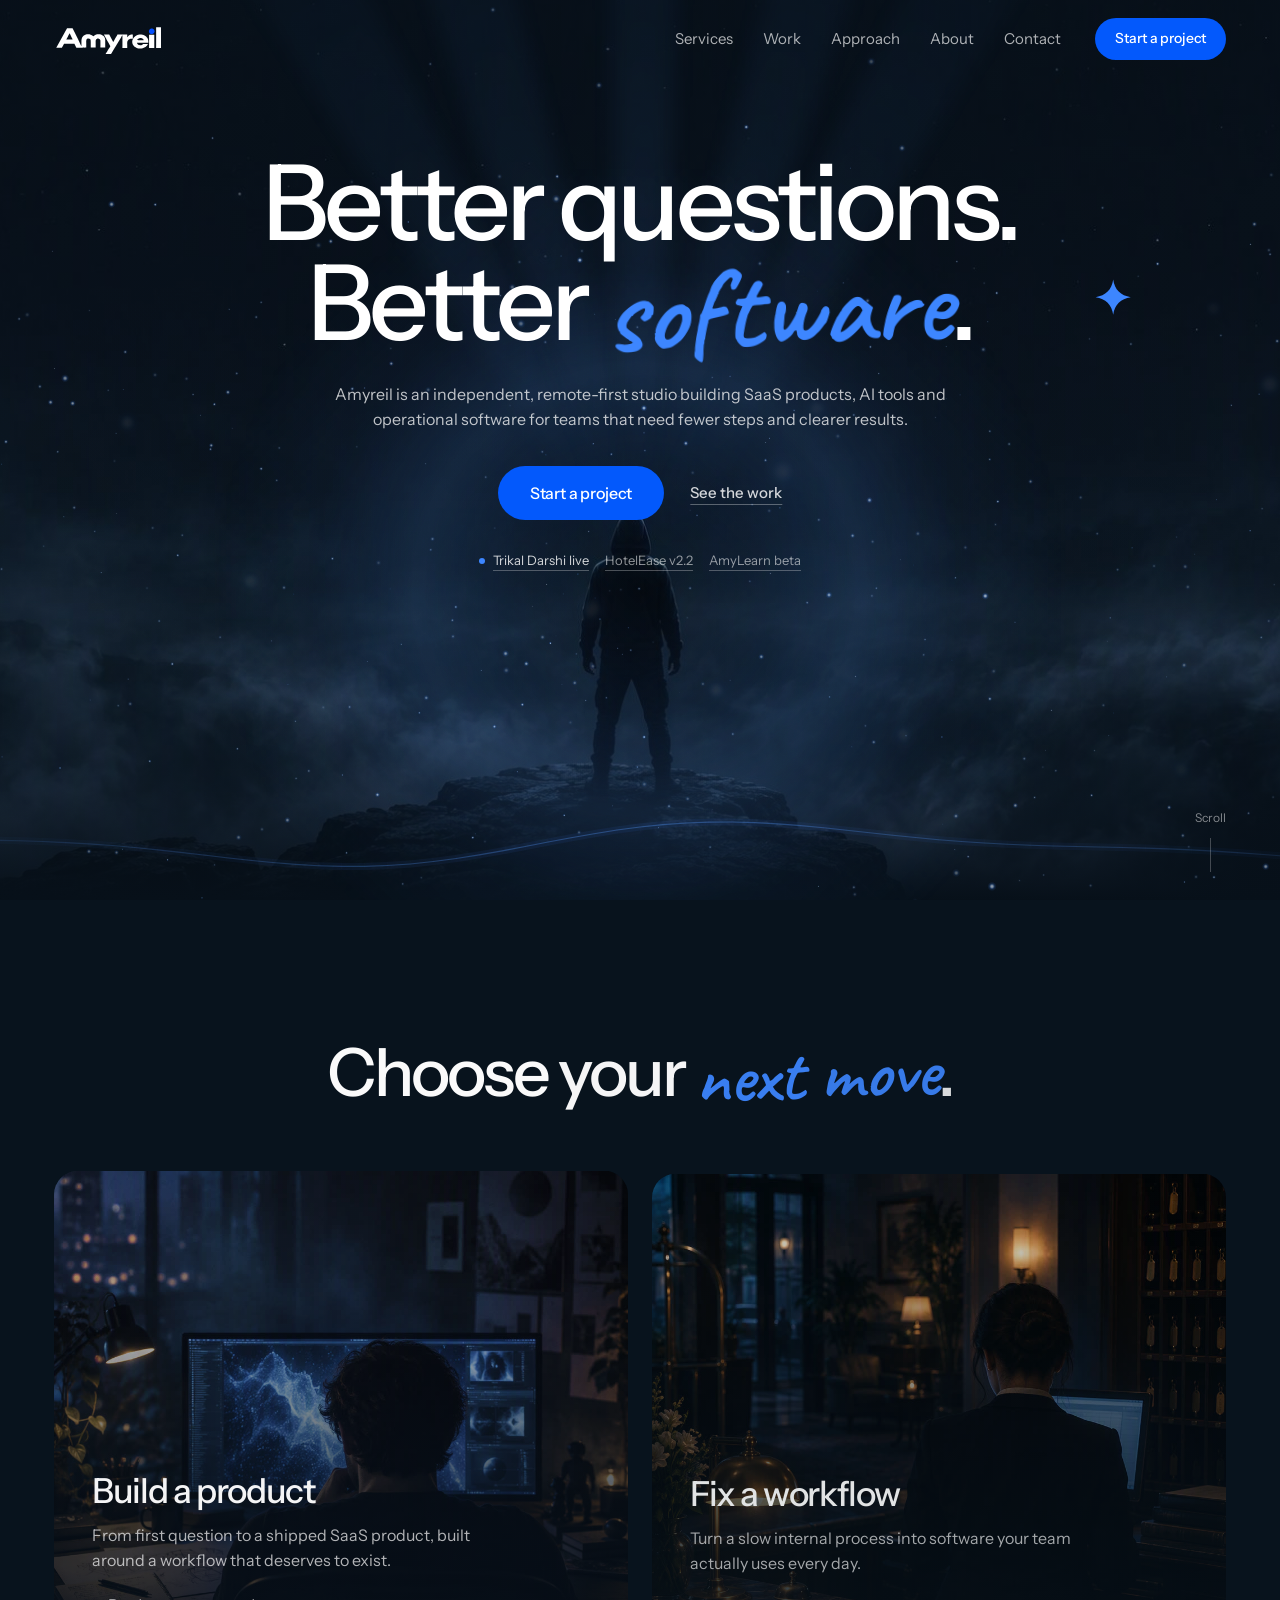
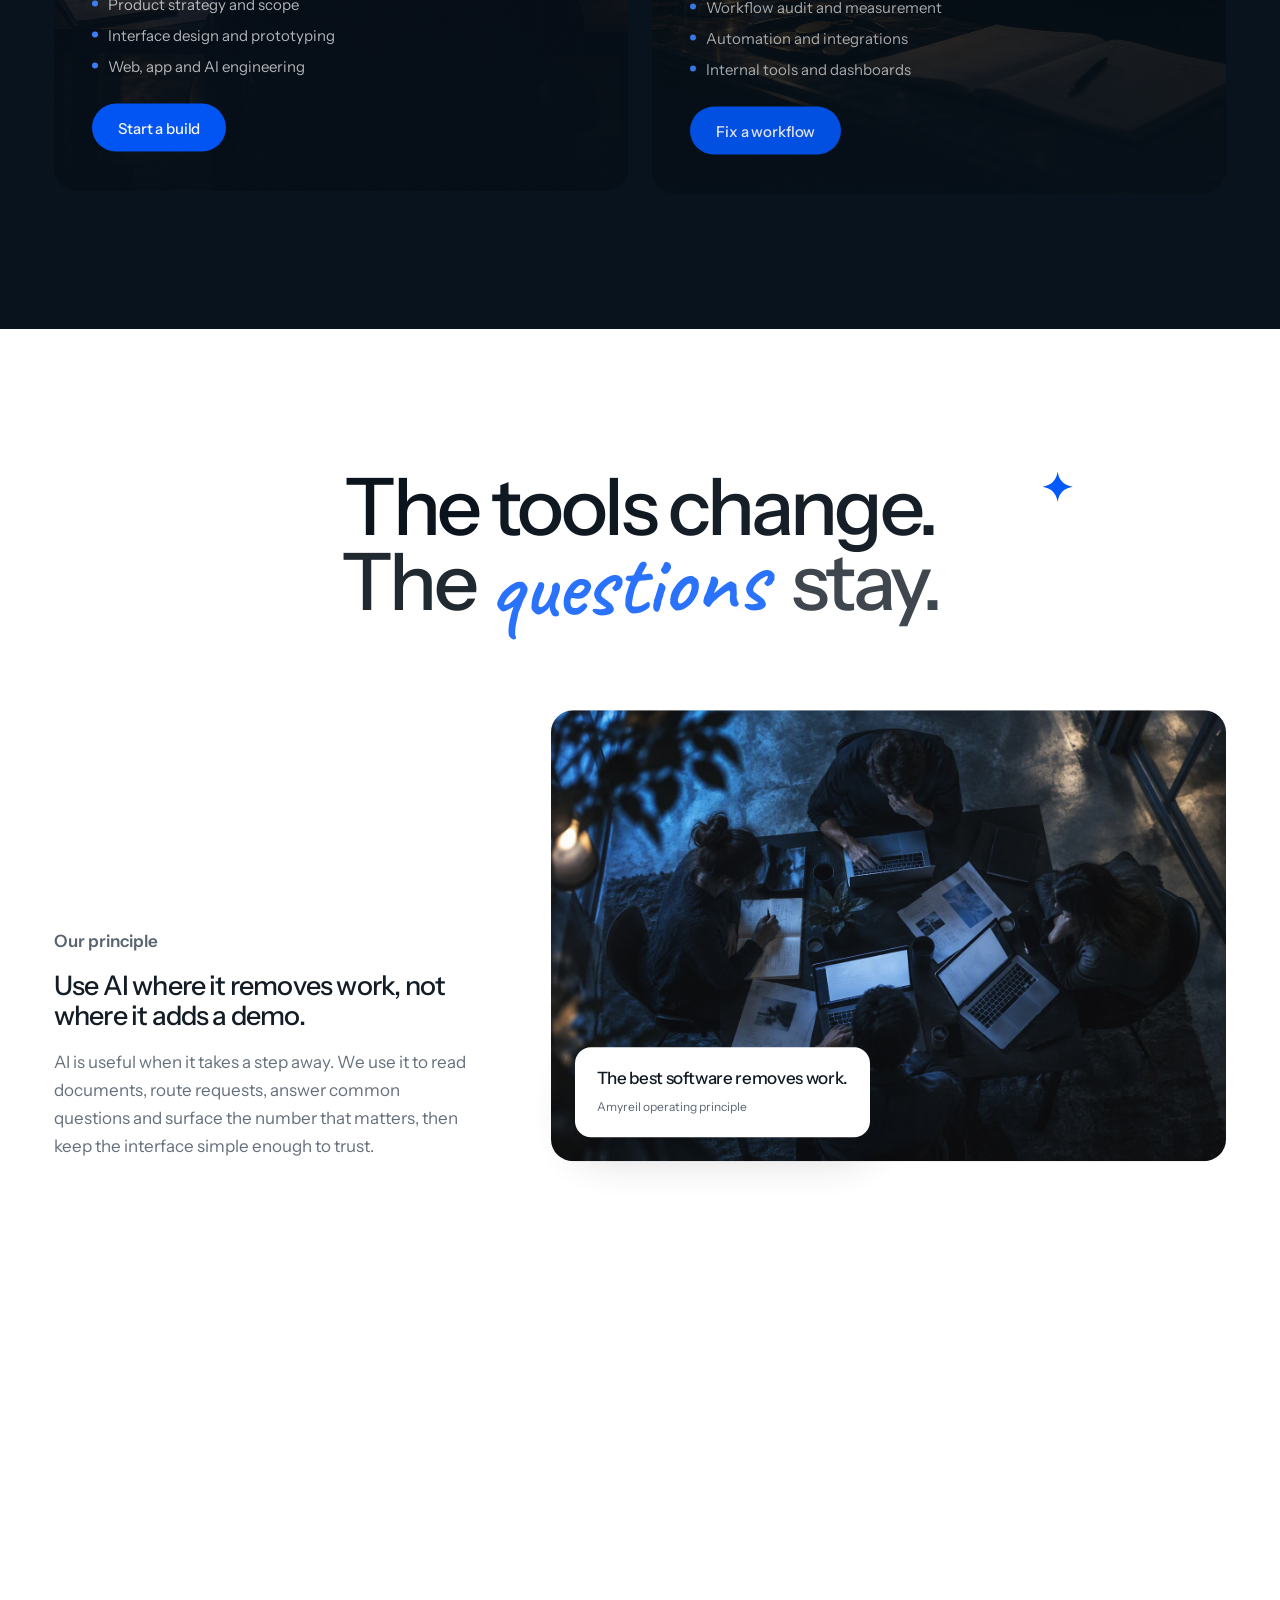
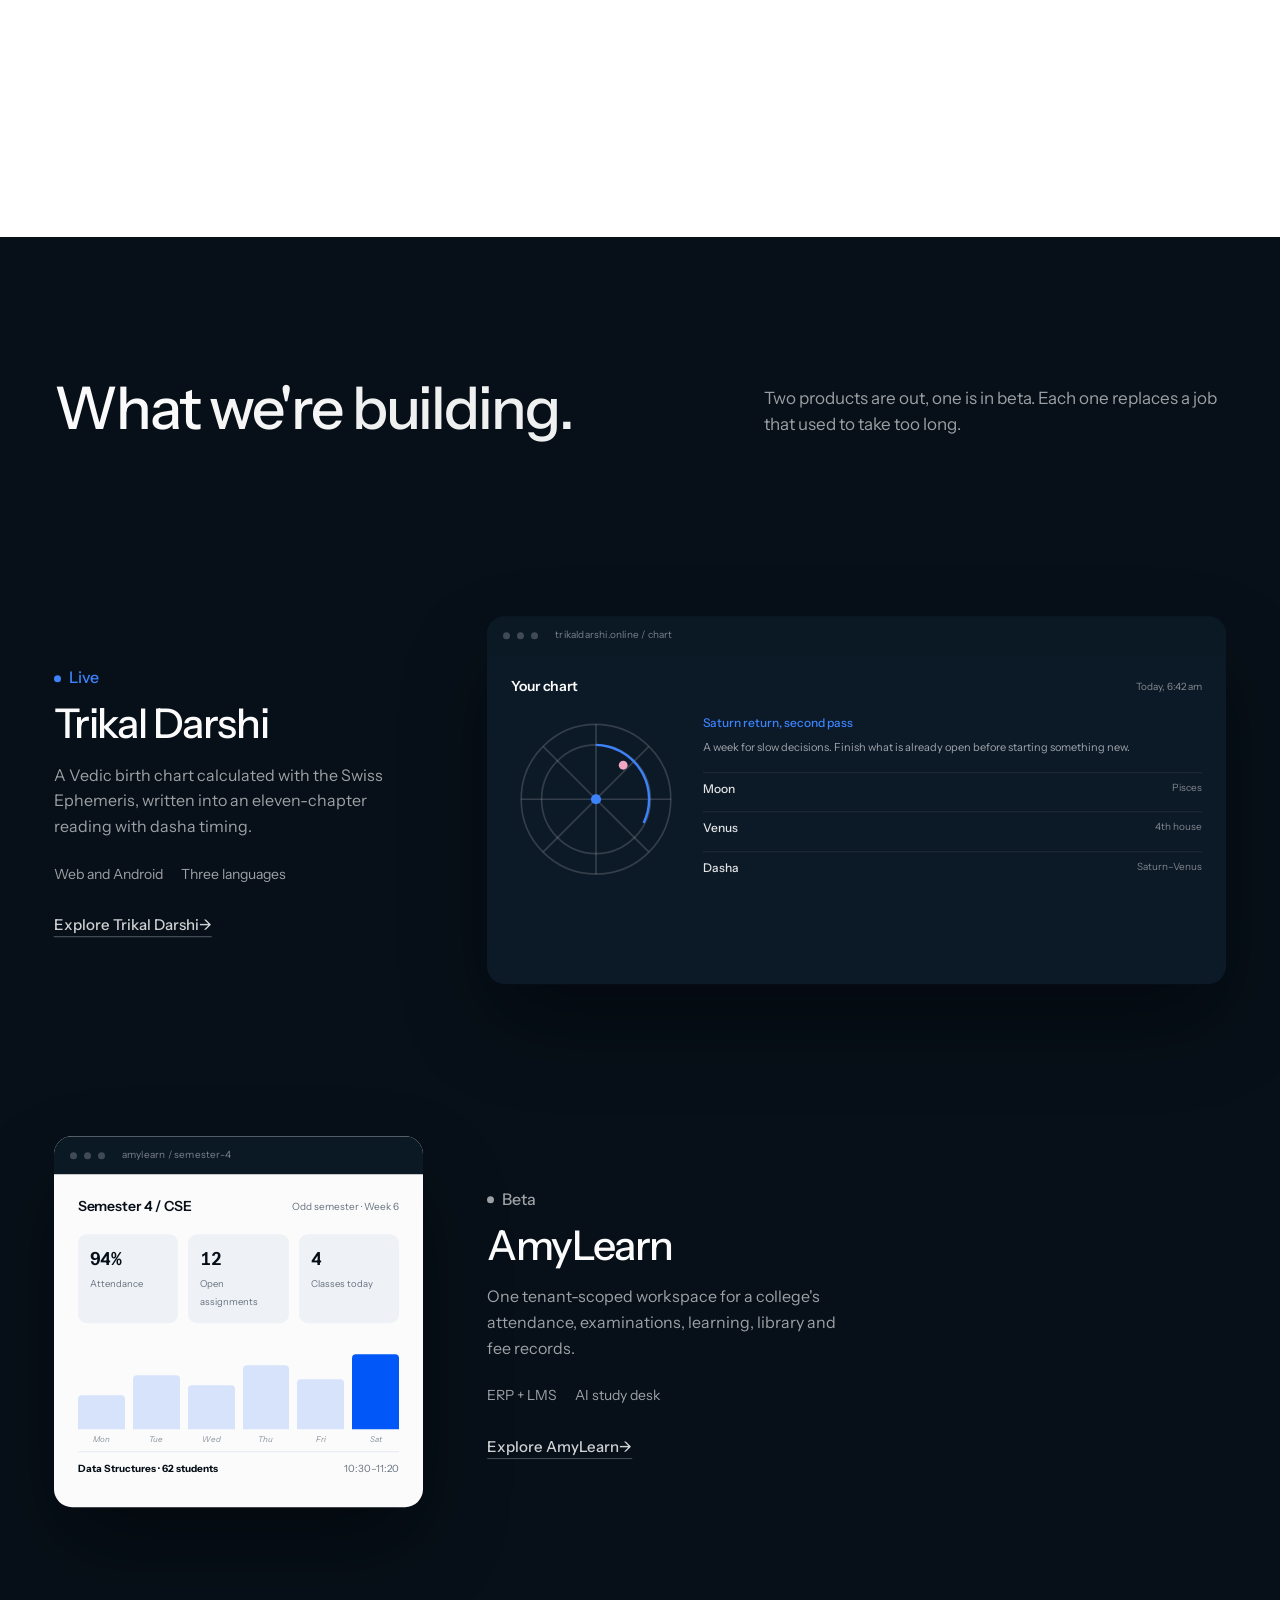
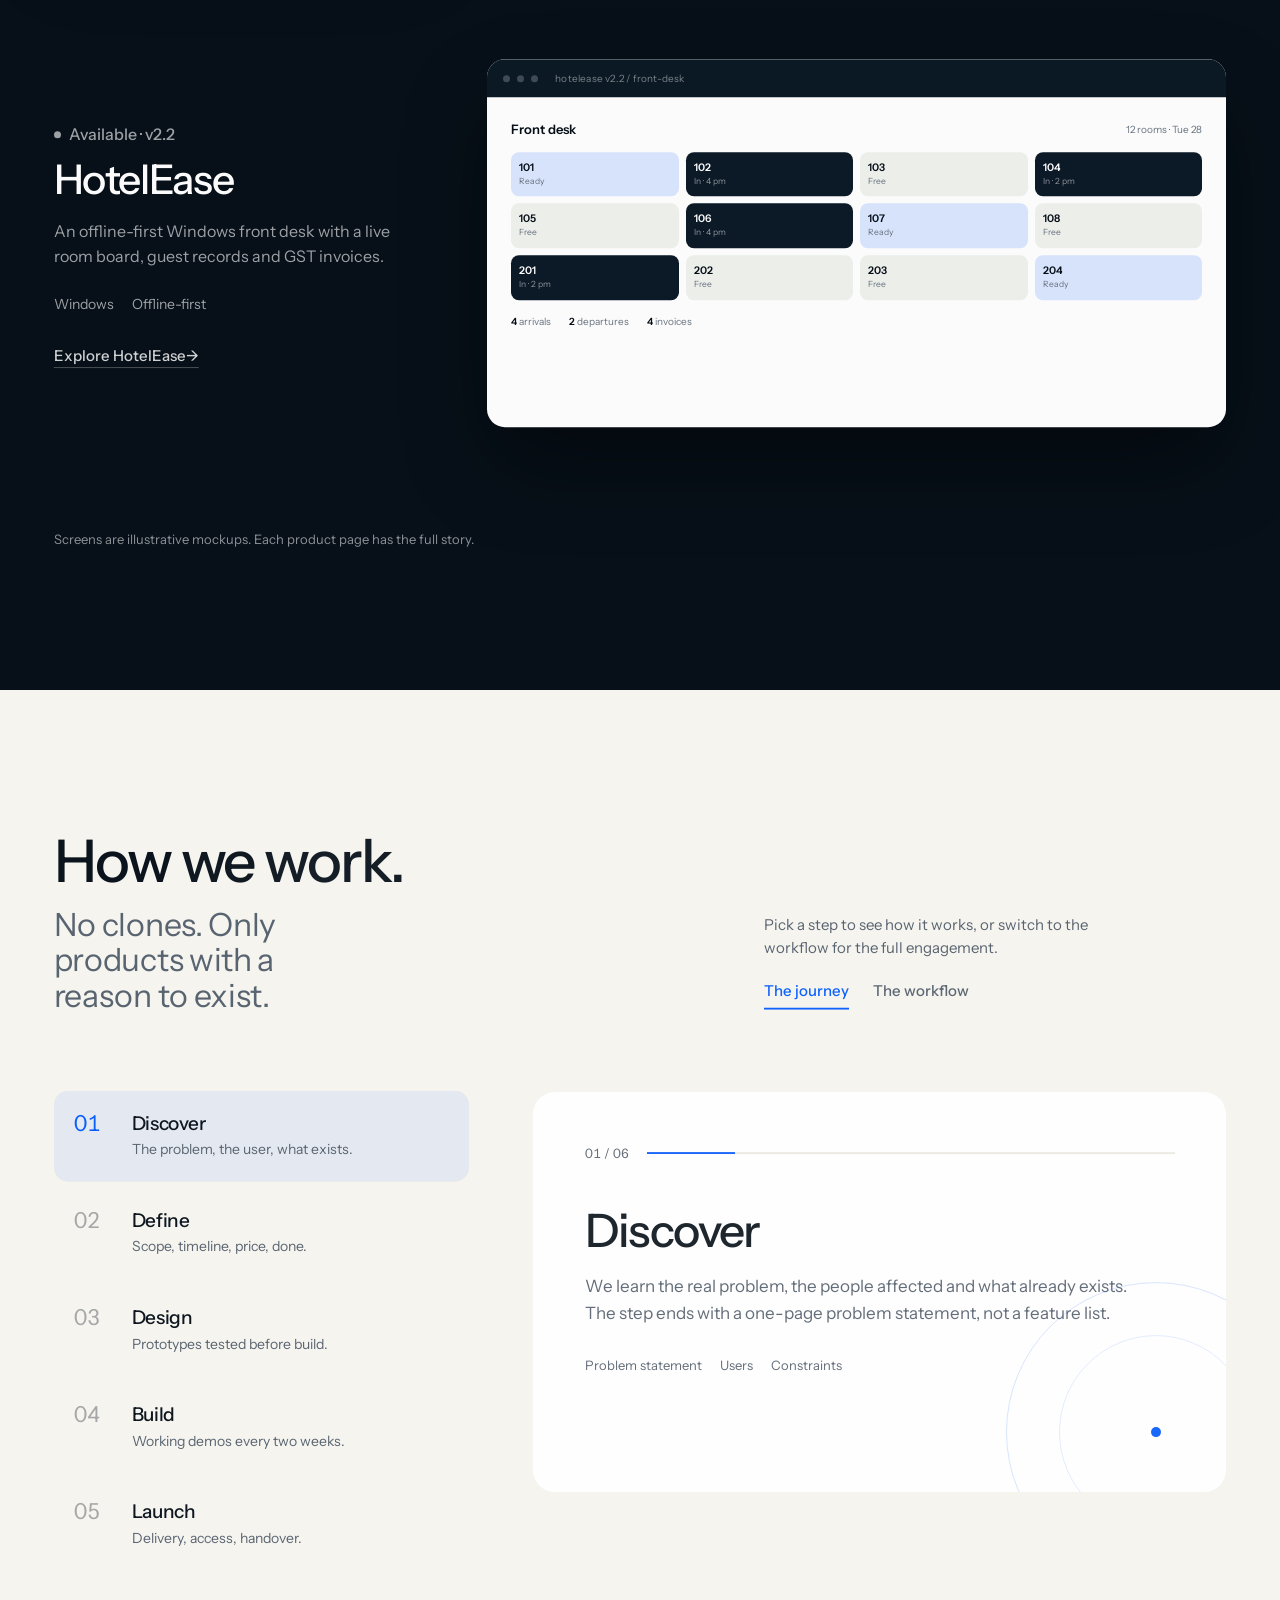
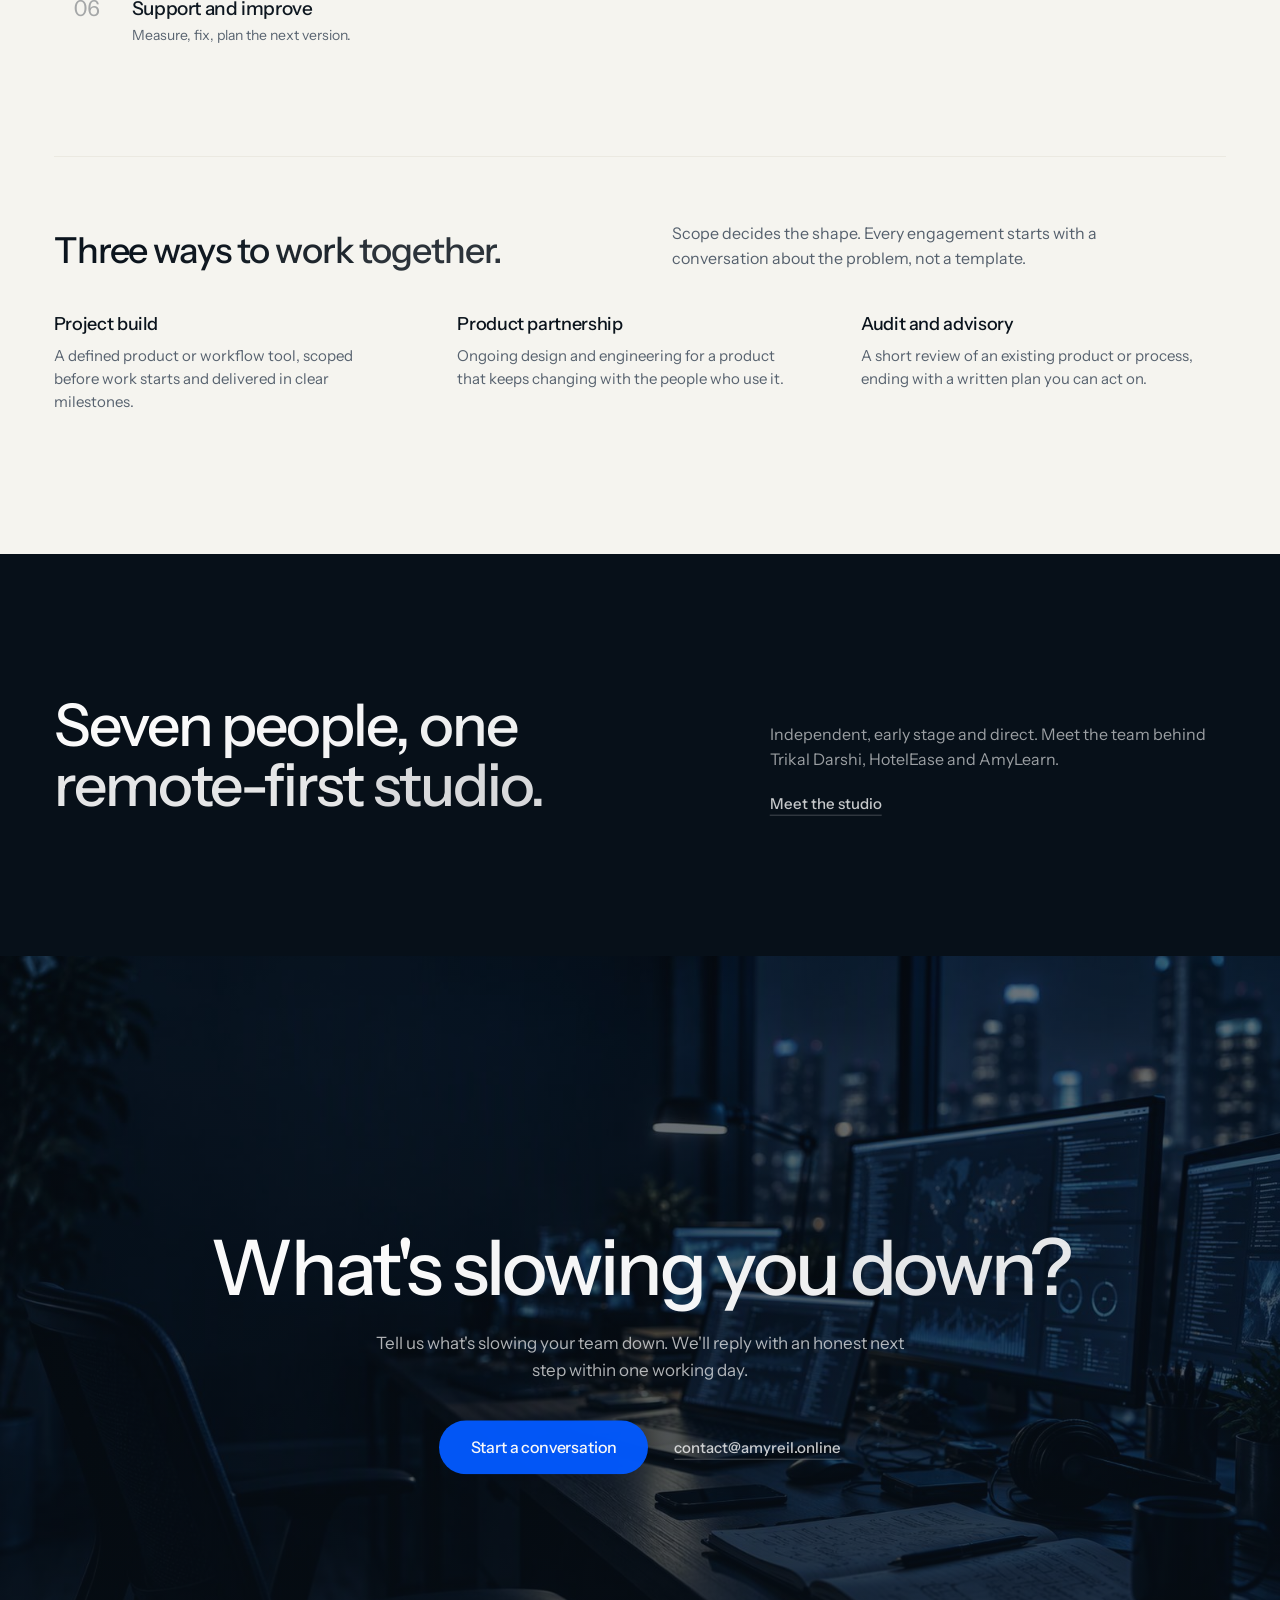
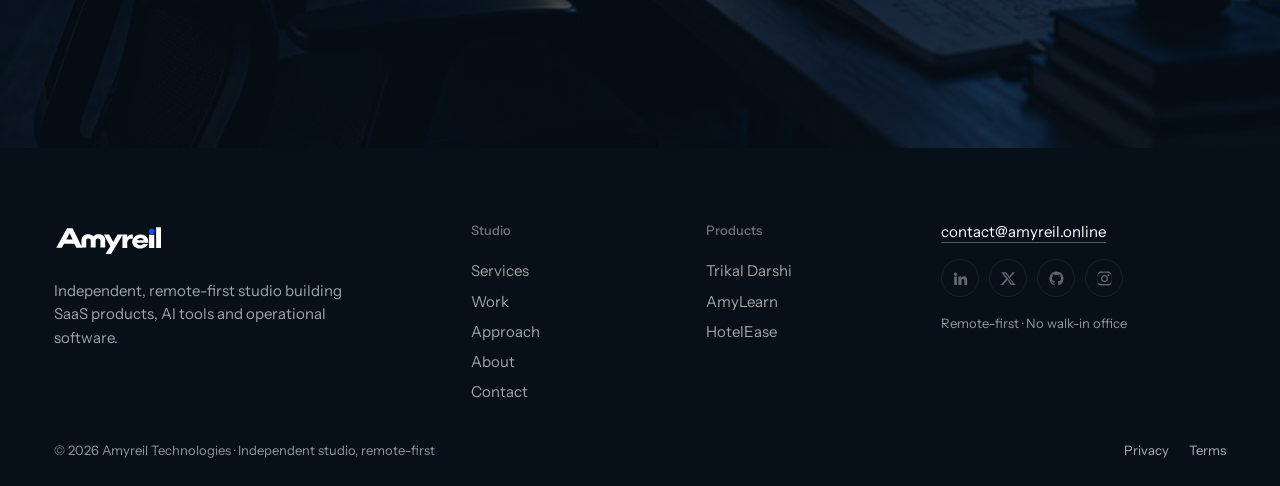
==== commit f20fed5e: "Show founder portraits and add the Chief Security Officer" ====
--- a/index.html
+++ b/index.html
@@ -1355,7 +1355,7 @@
         <section class="section dark studio-teaser">
           <div class="shell teaser-grid">
             <h2 class="display display--sans split">
-              Six people, one remote-first studio.
+              Seven people, one remote-first studio.
             </h2>
             <div>
               <p>
--- a/assets/css/site.css
+++ b/assets/css/site.css
@@ -1647,14 +1647,14 @@
   justify-content: space-between;
   gap: 12px 40px;
   flex-wrap: wrap;
-  margin-bottom: clamp(28px, 4vw, 44px);
+  margin-bottom: clamp(36px, 5vw, 64px);
 }
 .founders-head h2,
 .founders-head h3 {
-  font-size: clamp(1.75rem, 2.8vw, 2.375rem);
-  font-weight: 500;
-  letter-spacing: -0.03em;
-  line-height: 1.1;
+  font-size: clamp(2rem, 3.6vw, 3.25rem);
+  font-weight: 500;
+  letter-spacing: -0.035em;
+  line-height: 1.05;
 }
 .founders-head p {
   color: var(--muted-dark);
@@ -1663,45 +1663,79 @@
 }
 .founder-grid {
   display: grid;
-  grid-template-columns: repeat(3, minmax(0, 1fr));
-  gap: 1px;
-  background: rgba(255, 255, 255, 0.1);
-  border: 1px solid rgba(255, 255, 255, 0.1);
-  border-radius: 18px;
+  grid-template-columns: repeat(4, minmax(0, 1fr));
+  gap: clamp(18px, 2.2vw, 30px);
+}
+.founder {
+  display: flex;
+  flex-direction: column;
+}
+.founder-photo {
+  position: relative;
+  aspect-ratio: 4 / 5;
   overflow: hidden;
-}
-.founder {
-  display: flex;
-  align-items: flex-start;
-  gap: 14px;
-  background: var(--ink);
-  padding: 24px 22px;
-}
-.founder-avatar {
-  flex: none;
-  width: 42px;
-  height: 42px;
-  border-radius: 50%;
+  border-radius: 16px;
+  border: 1px solid rgba(255, 255, 255, 0.12);
+  background: rgba(3, 89, 252, 0.14);
+}
+.founder-photo img {
+  position: absolute;
+  inset: 0;
+  z-index: 1;
+  width: 100%;
+  height: 100%;
+  object-fit: cover;
+  object-position: 50% 22%;
+  transition: transform 0.7s cubic-bezier(0.22, 1, 0.36, 1);
+}
+.founder:hover .founder-photo img {
+  transform: scale(1.035);
+}
+.founder-mono {
+  position: absolute;
+  inset: 0;
   display: grid;
   place-items: center;
-  background: rgba(3, 89, 252, 0.2);
+  font-size: clamp(2rem, 3.2vw, 2.75rem);
+  font-weight: 600;
+  letter-spacing: -0.03em;
   color: var(--blue-bright);
-  font-size: 0.8125rem;
-  font-weight: 600;
-  letter-spacing: 0.02em;
-}
-.founder b {
+}
+.founder-meta {
+  padding-top: 16px;
+}
+.founder-meta b {
   display: block;
-  font-size: 1rem;
-  font-weight: 500;
-  letter-spacing: -0.01em;
-}
-.founder span {
+  font-size: 1.0625rem;
+  font-weight: 500;
+  letter-spacing: -0.015em;
+}
+.founder-role {
   display: block;
   margin-top: 4px;
   font-size: 0.8125rem;
+  color: var(--blue-bright);
+}
+.founder-study {
+  display: block;
+  margin-top: 6px;
+  font-size: 0.8125rem;
   line-height: 1.45;
   color: var(--muted-dark);
+}
+@media (max-width: 1080px) {
+  .founder-grid {
+    grid-template-columns: repeat(3, minmax(0, 1fr));
+  }
+}
+@media (max-width: 760px) {
+  .founder-grid {
+    grid-template-columns: repeat(2, minmax(0, 1fr));
+    gap: 16px;
+  }
+  .founder-meta {
+    padding-top: 12px;
+  }
 }
 
 /* Contact */
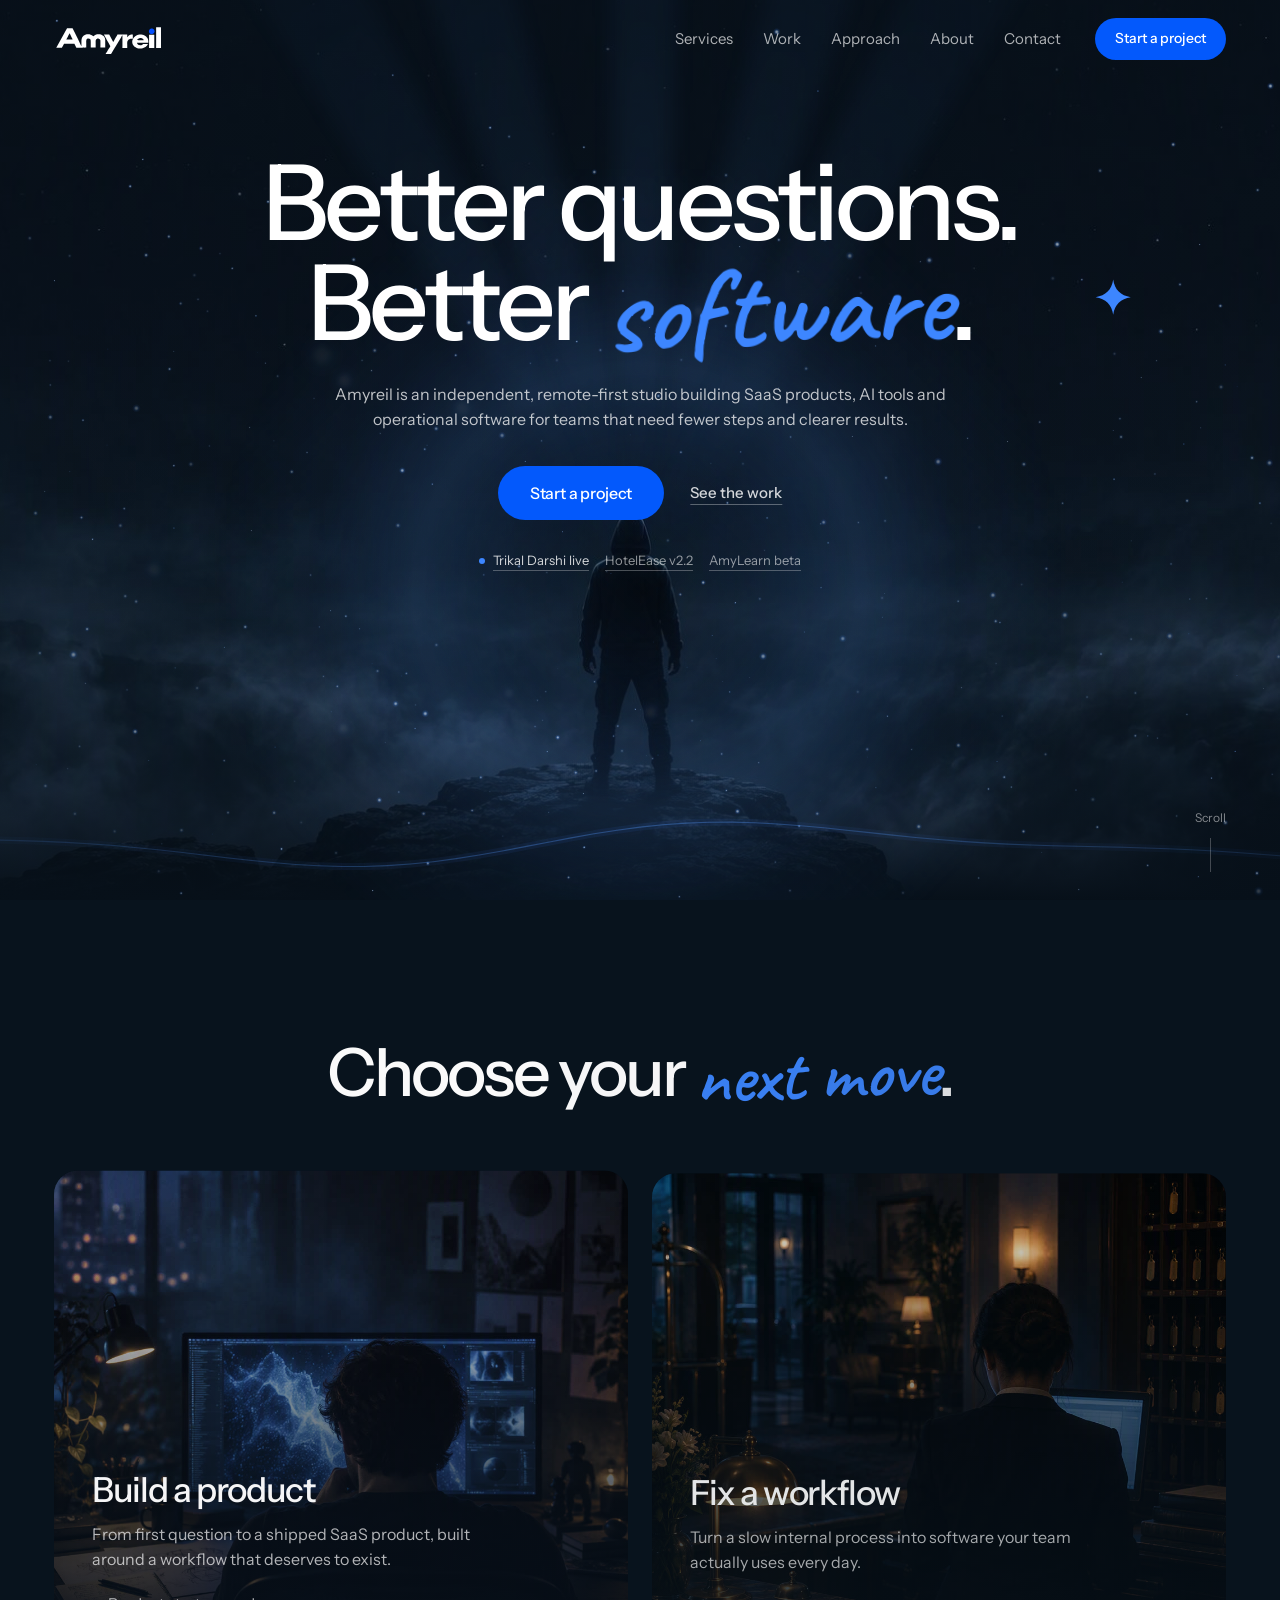
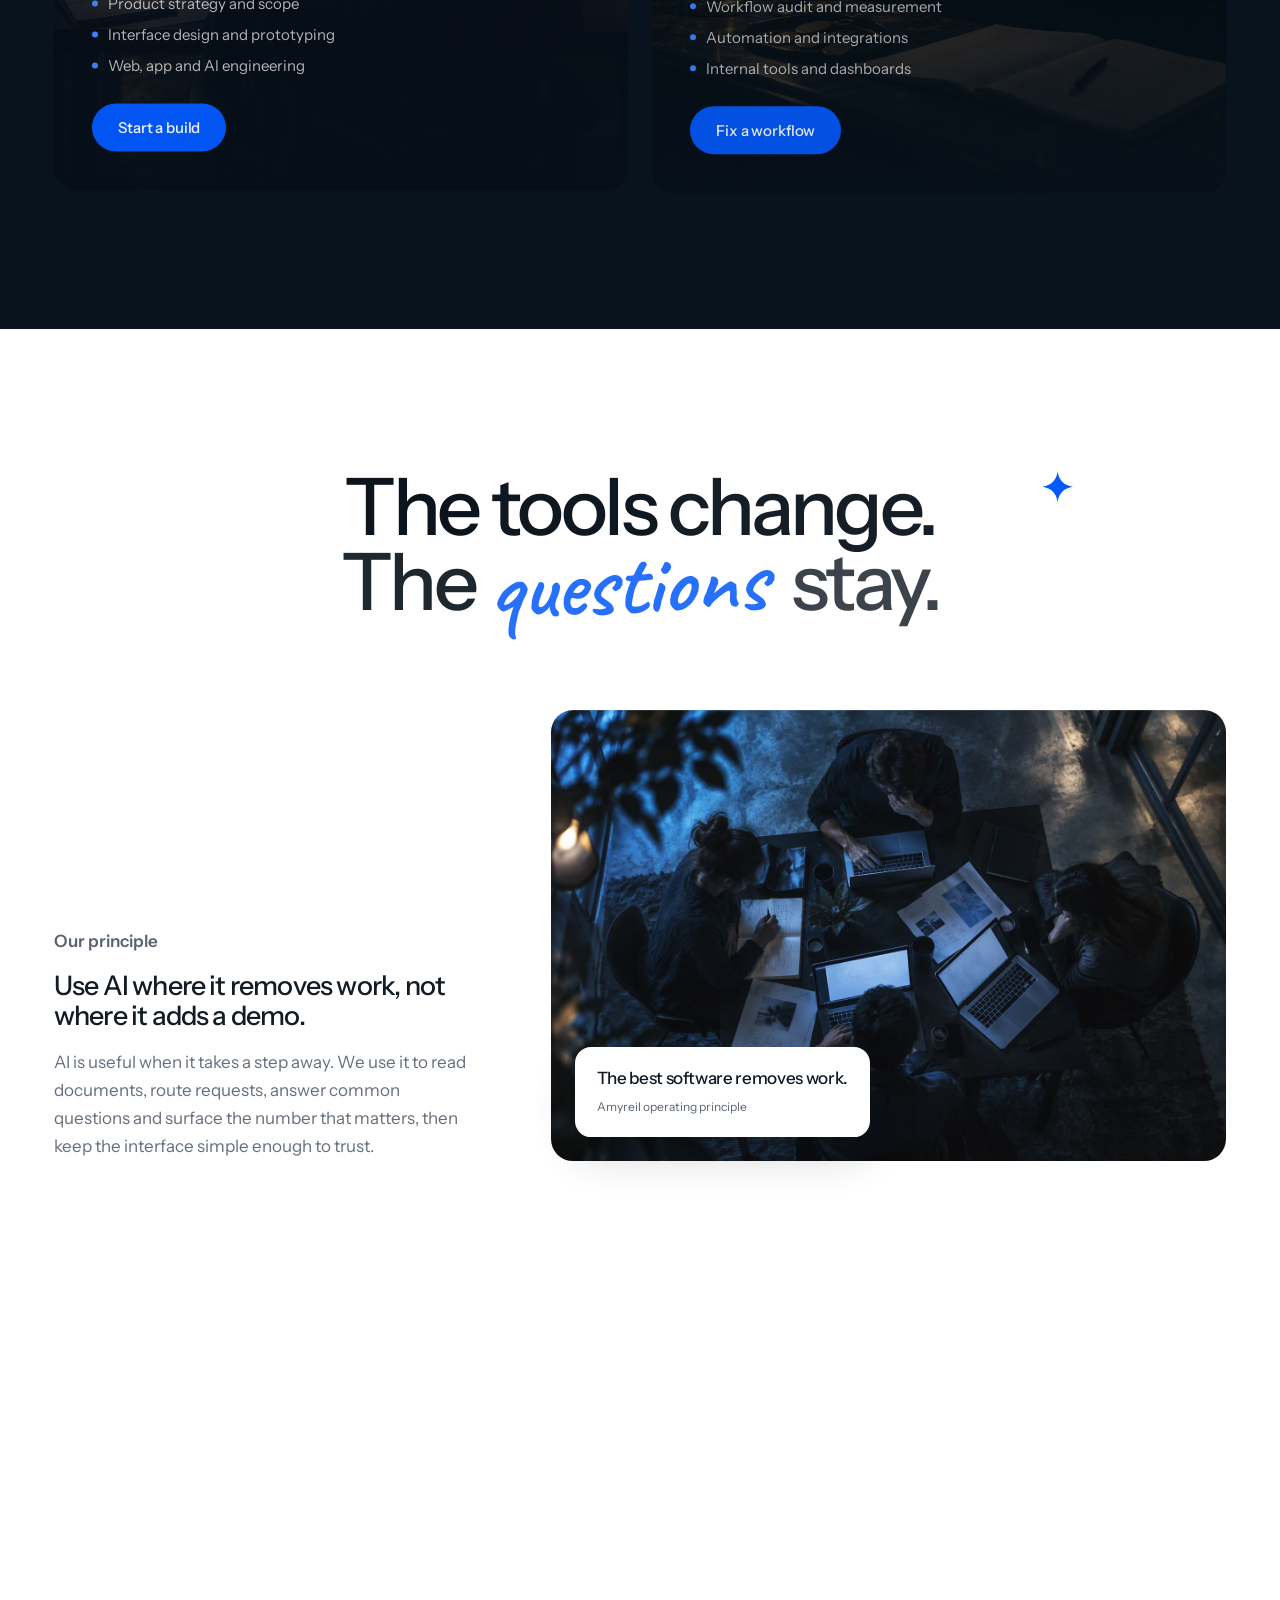
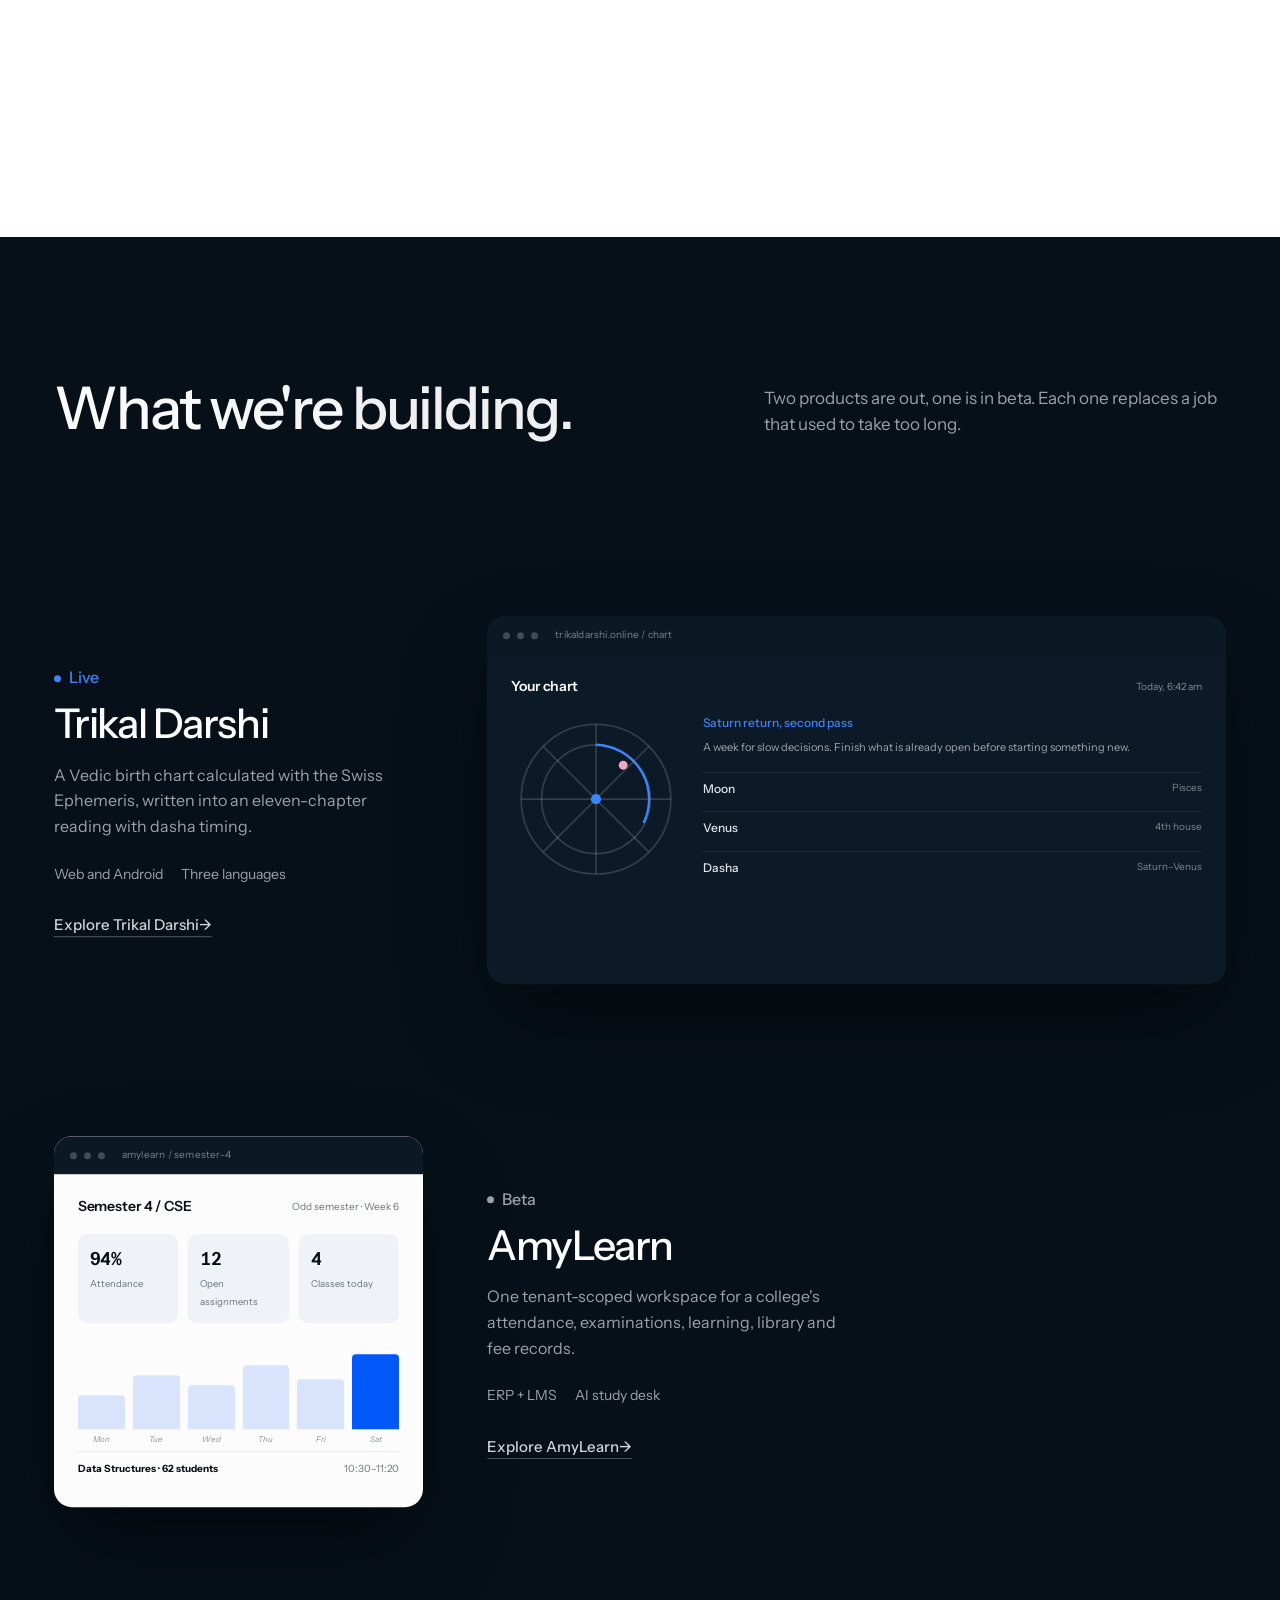
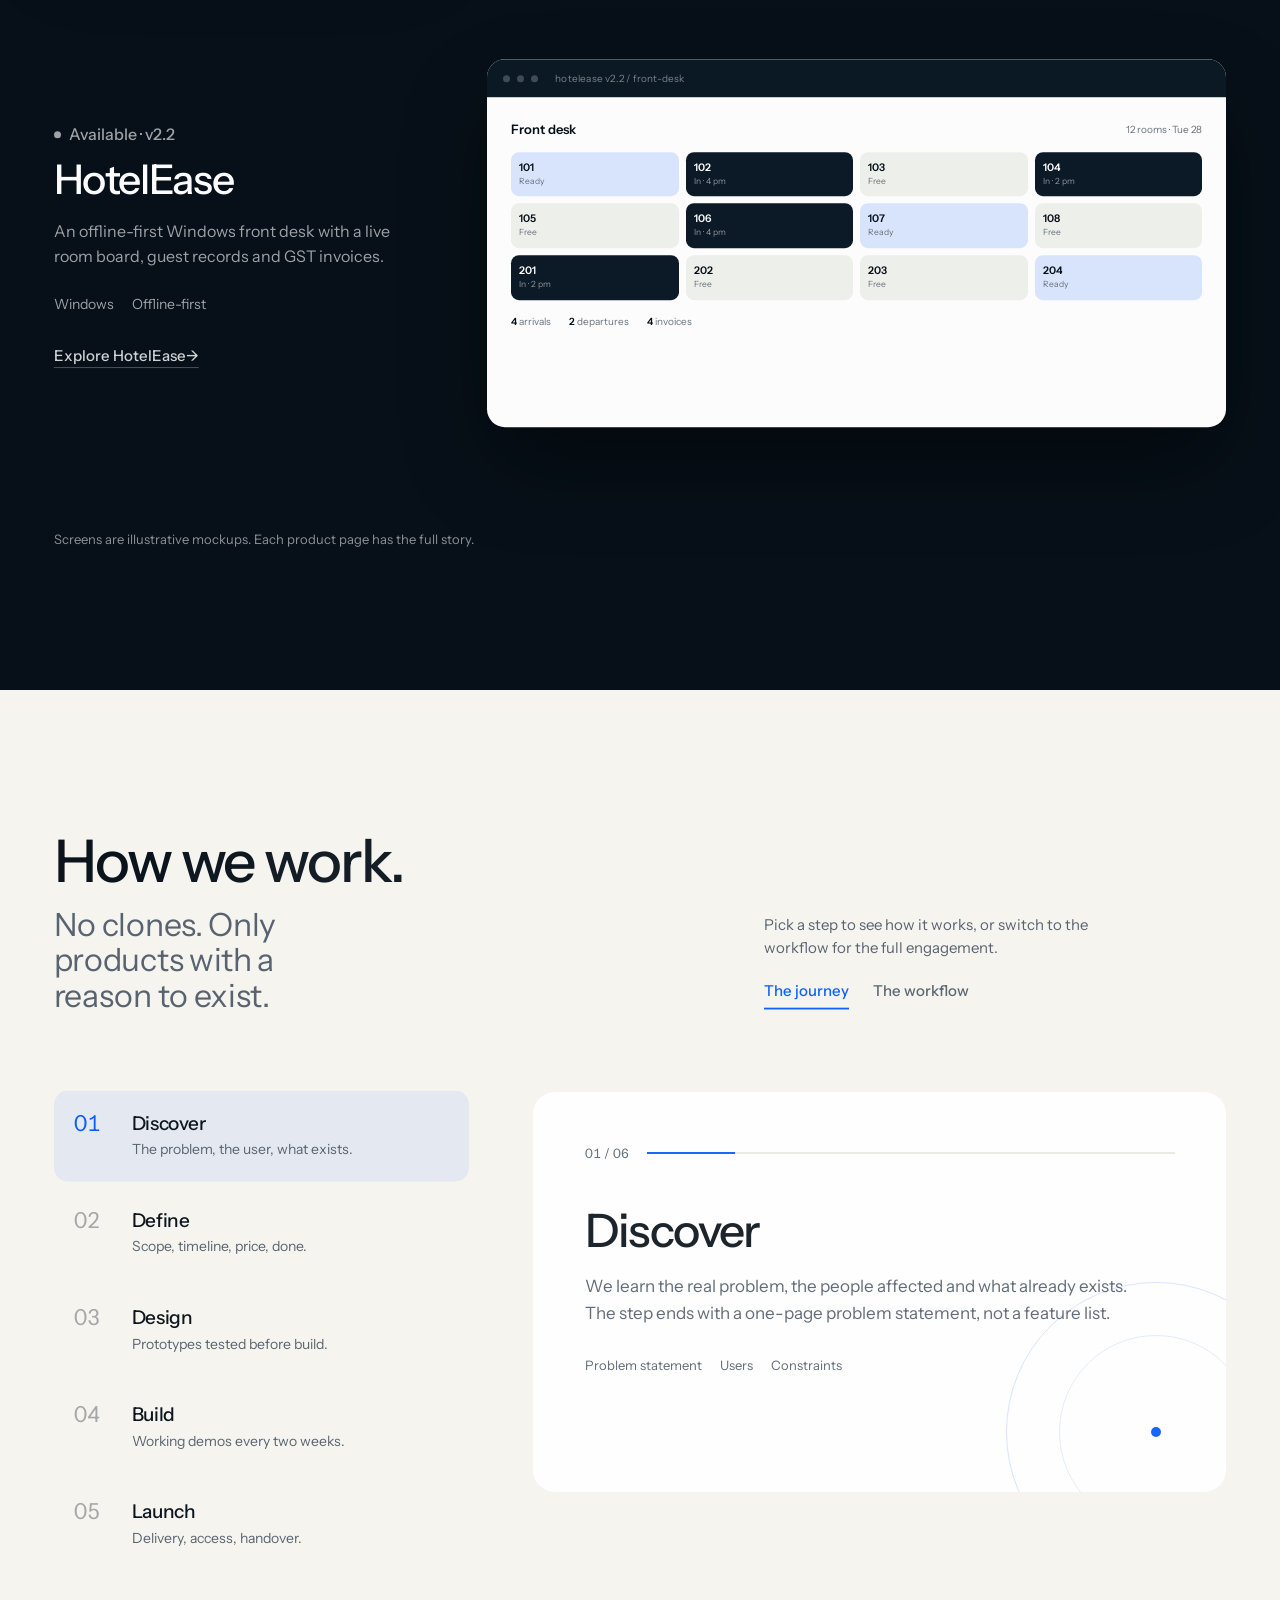
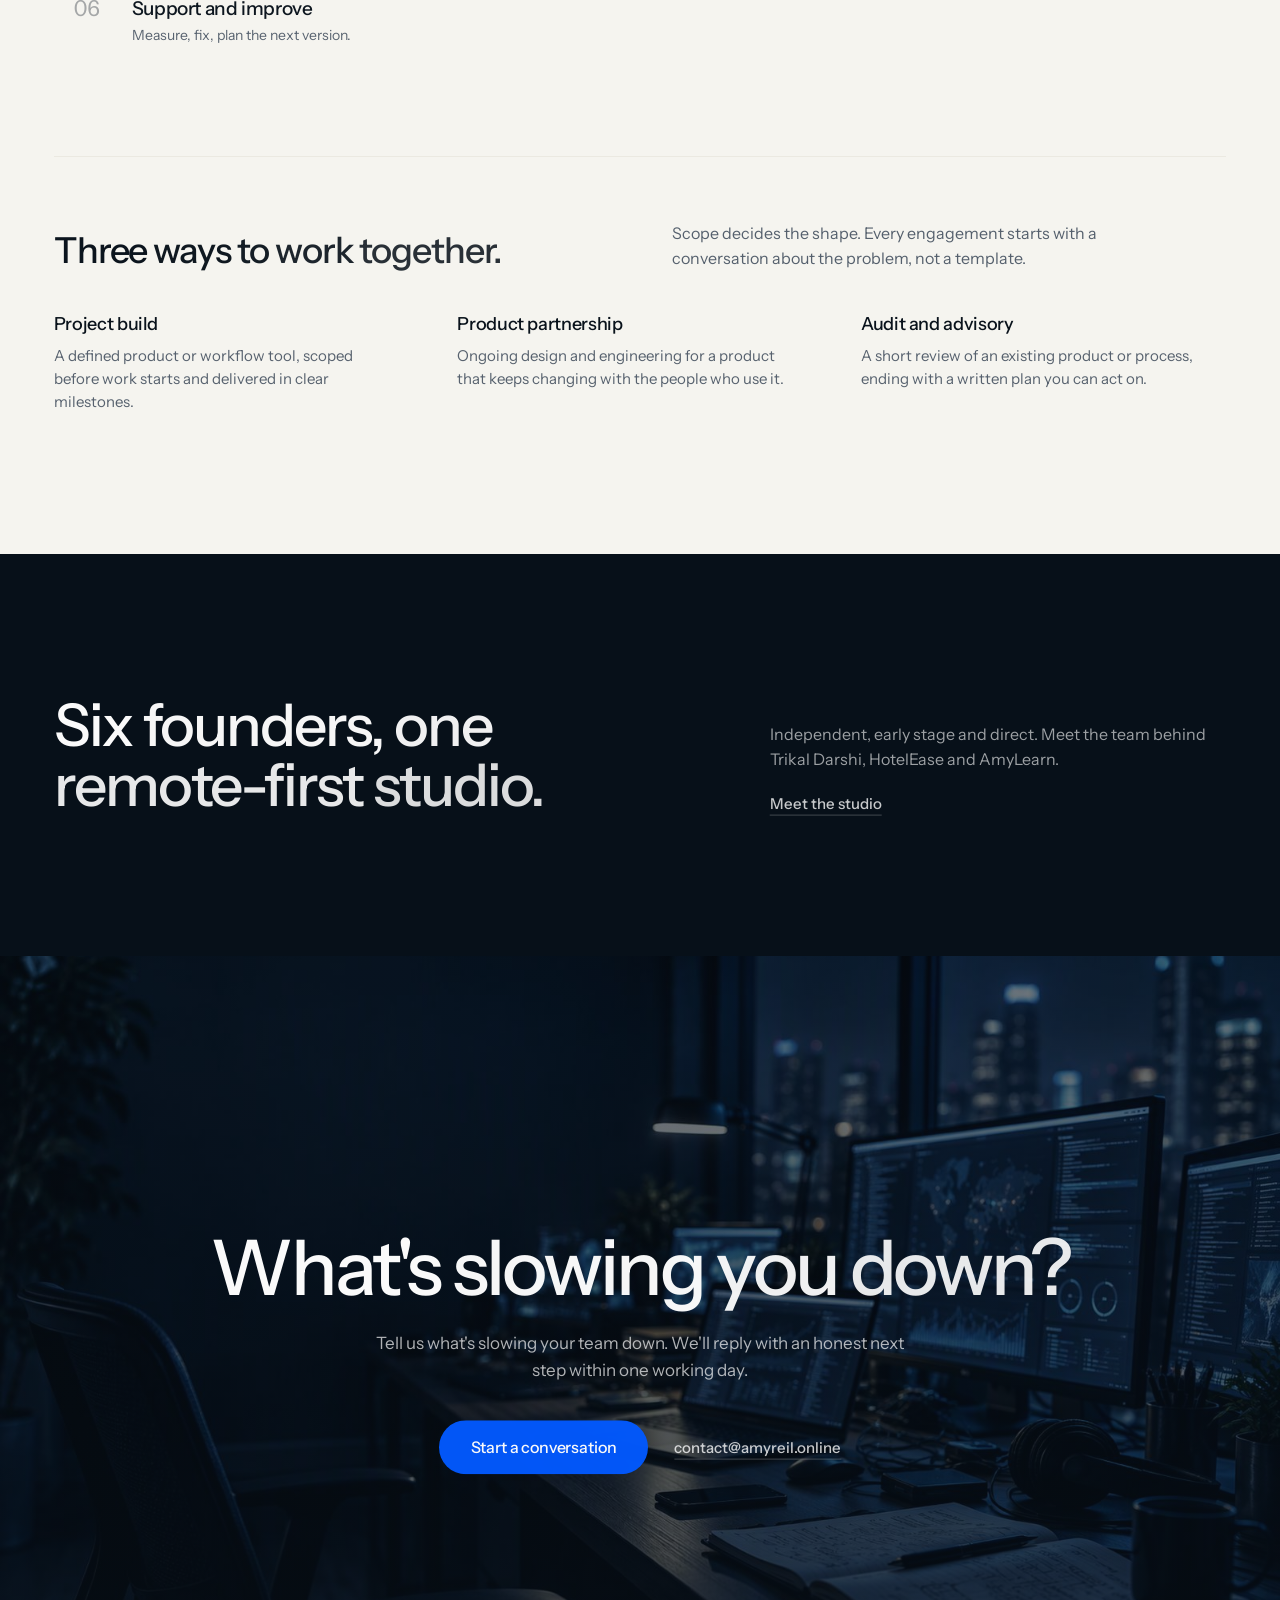
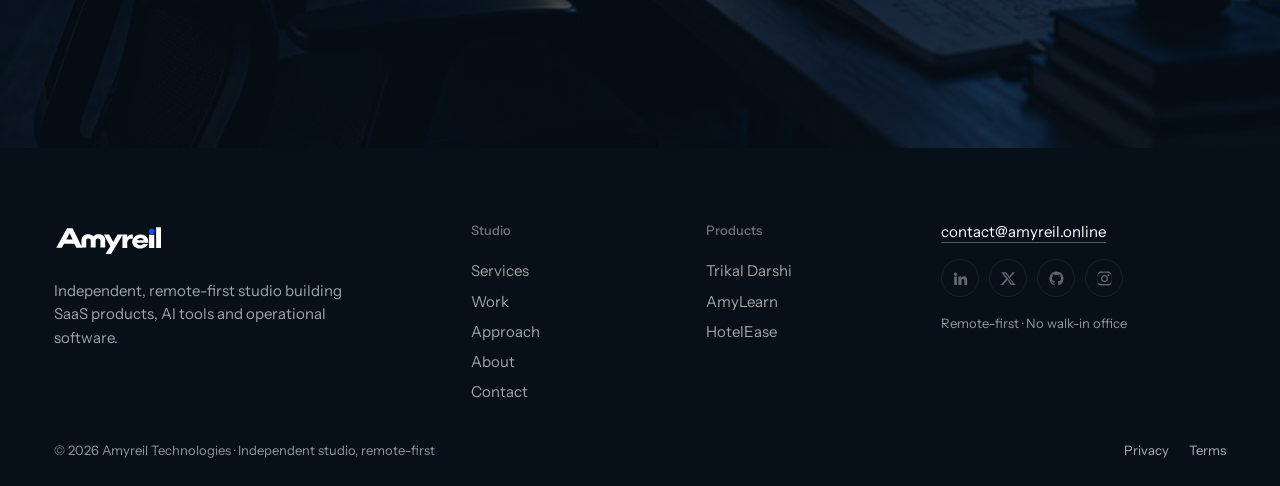
==== commit e87ddeb7: "Split founders, core team and team placeholders on About" ====
--- a/index.html
+++ b/index.html
@@ -1355,7 +1355,7 @@
         <section class="section dark studio-teaser">
           <div class="shell teaser-grid">
             <h2 class="display display--sans split">
-              Seven people, one remote-first studio.
+              Six founders, one remote-first studio.
             </h2>
             <div>
               <p>
--- a/assets/css/site.css
+++ b/assets/css/site.css
@@ -1663,7 +1663,7 @@
 }
 .founder-grid {
   display: grid;
-  grid-template-columns: repeat(4, minmax(0, 1fr));
+  grid-template-columns: repeat(3, minmax(0, 1fr));
   gap: clamp(18px, 2.2vw, 30px);
 }
 .founder {
@@ -1723,12 +1723,32 @@
   line-height: 1.45;
   color: var(--muted-dark);
 }
-@media (max-width: 1080px) {
-  .founder-grid {
-    grid-template-columns: repeat(3, minmax(0, 1fr));
-  }
-}
-@media (max-width: 760px) {
+.team-sub {
+  margin-top: clamp(48px, 6vw, 88px);
+}
+.team-sub-head {
+  margin-bottom: clamp(20px, 2.6vw, 34px);
+  font-size: clamp(1.125rem, 1.8vw, 1.5rem);
+  font-weight: 500;
+  letter-spacing: -0.02em;
+}
+.team-single {
+  display: flex;
+  justify-content: center;
+}
+.team-single .founder {
+  width: min(100%, 340px);
+}
+.founder-photo--open {
+  border-style: dashed;
+  border-color: rgba(255, 255, 255, 0.18);
+  background: transparent;
+}
+.founder-photo--open .founder-mono {
+  font-weight: 400;
+  color: rgba(255, 255, 255, 0.32);
+}
+@media (max-width: 900px) {
   .founder-grid {
     grid-template-columns: repeat(2, minmax(0, 1fr));
     gap: 16px;
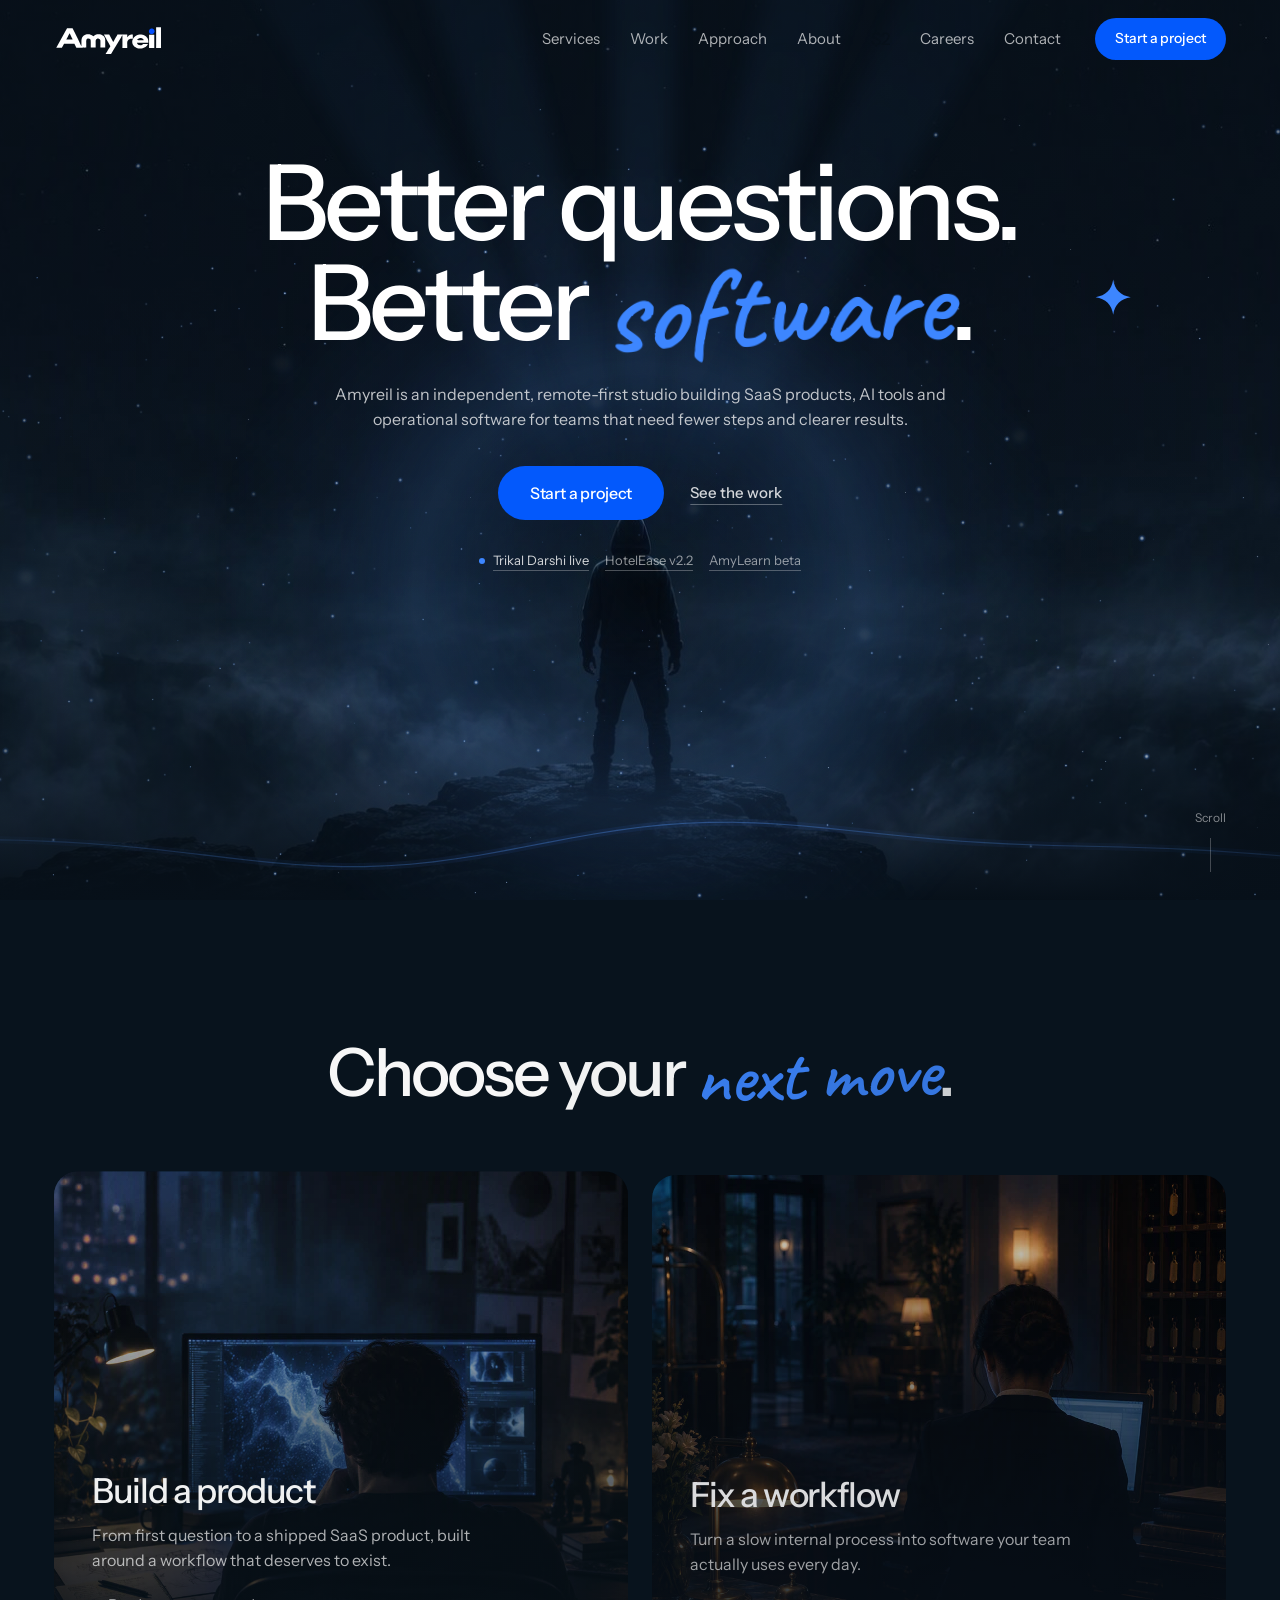
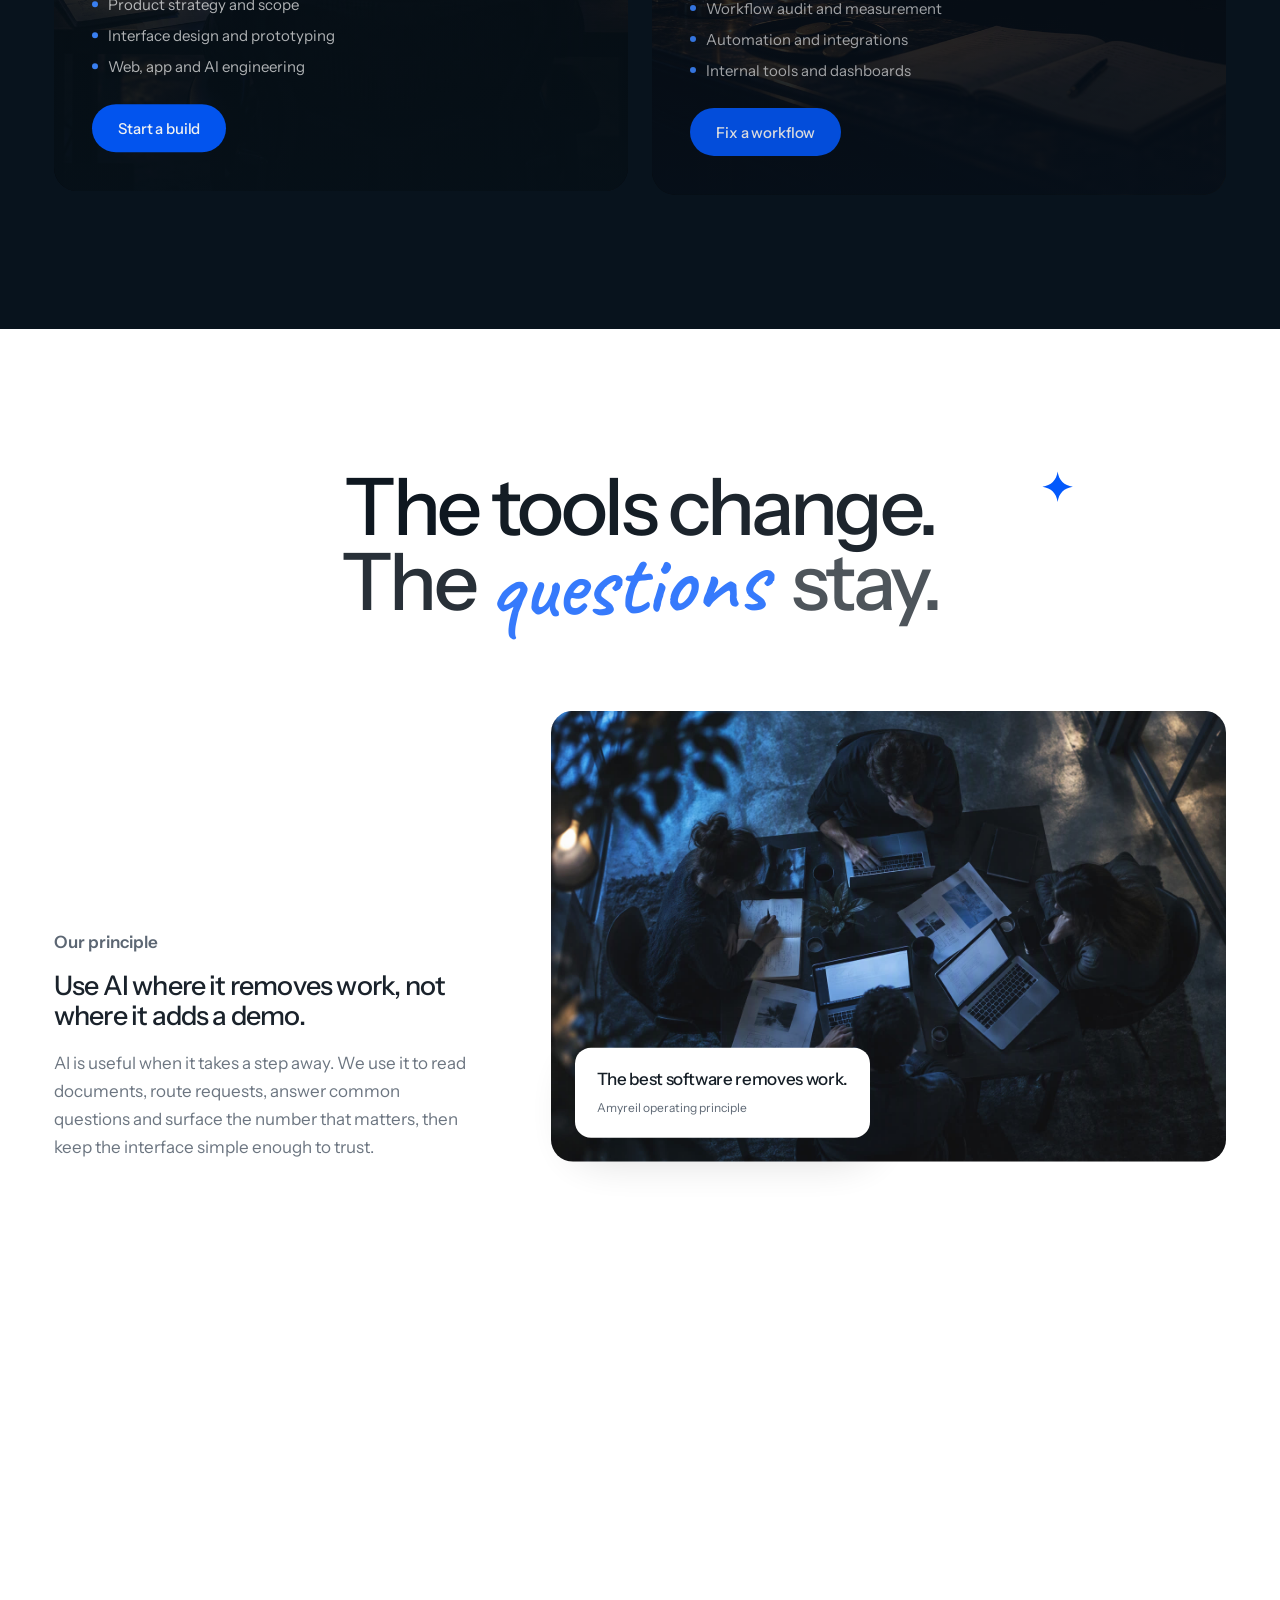
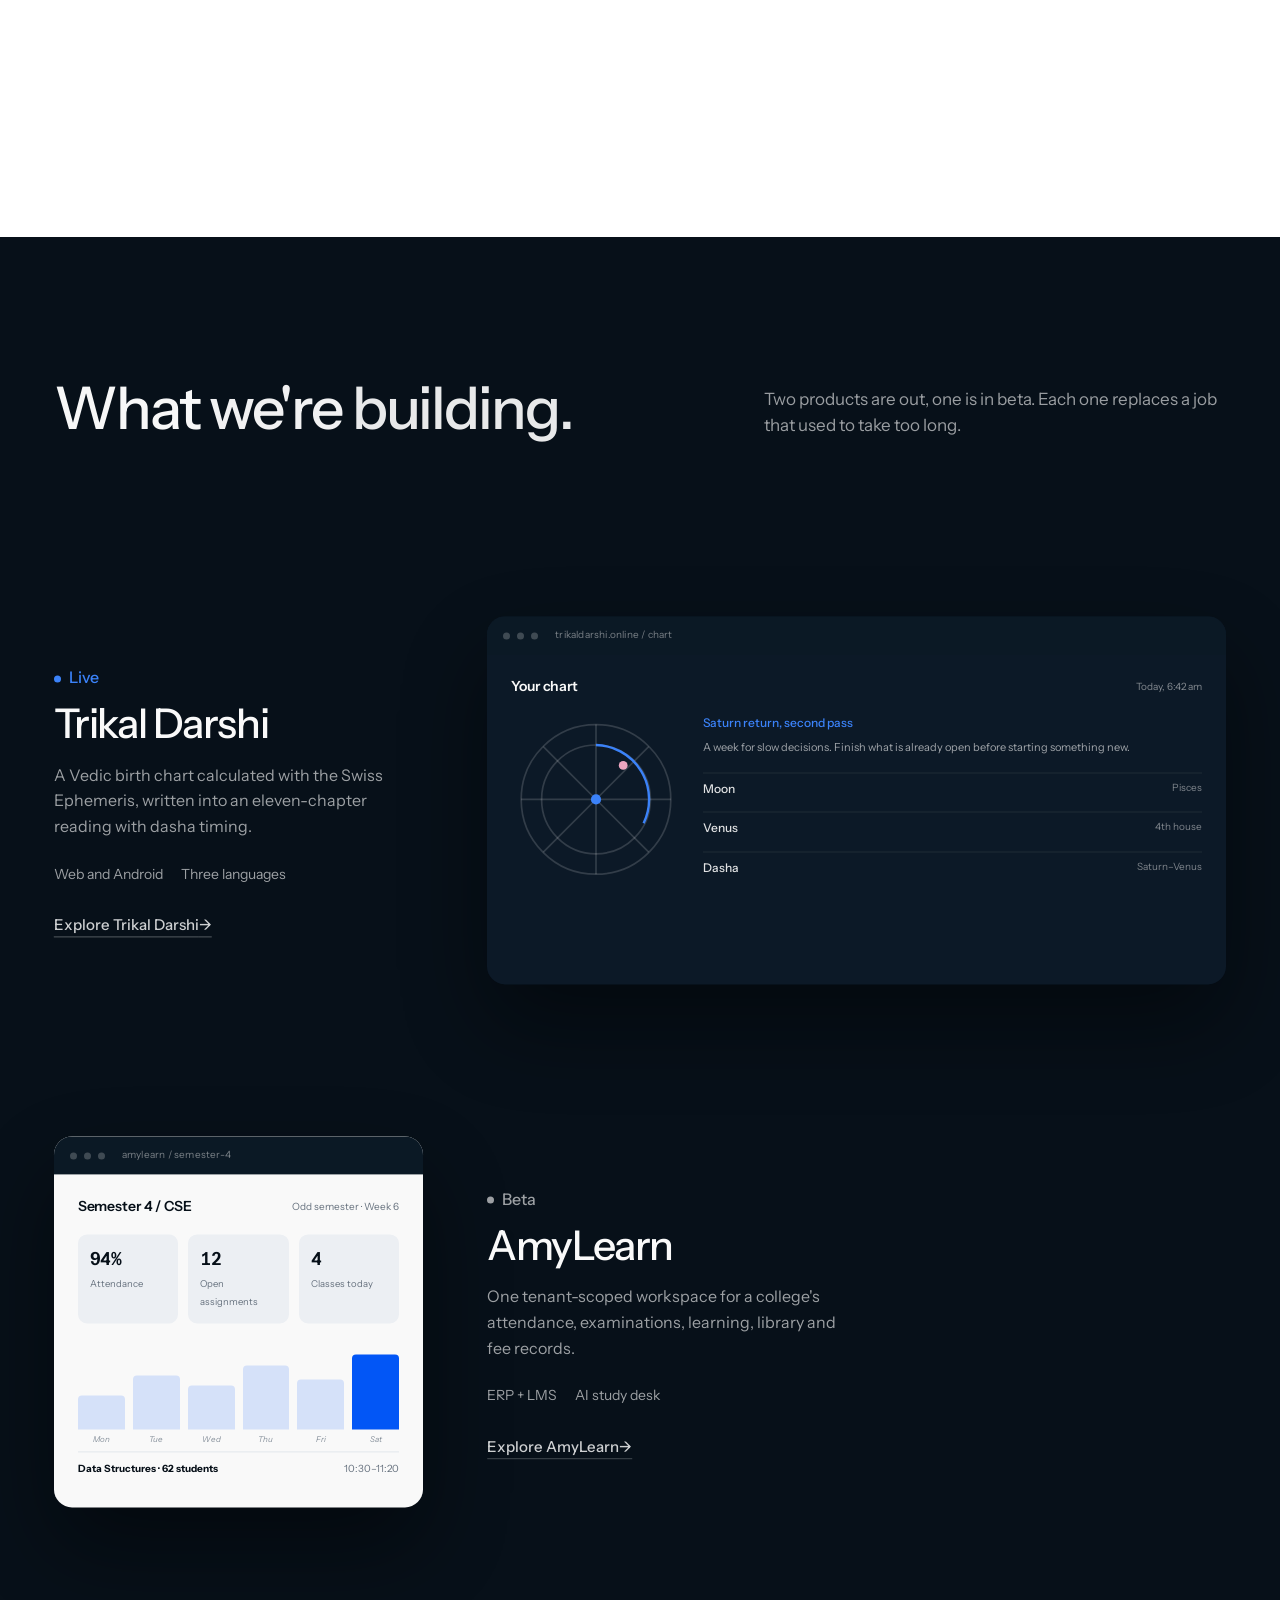
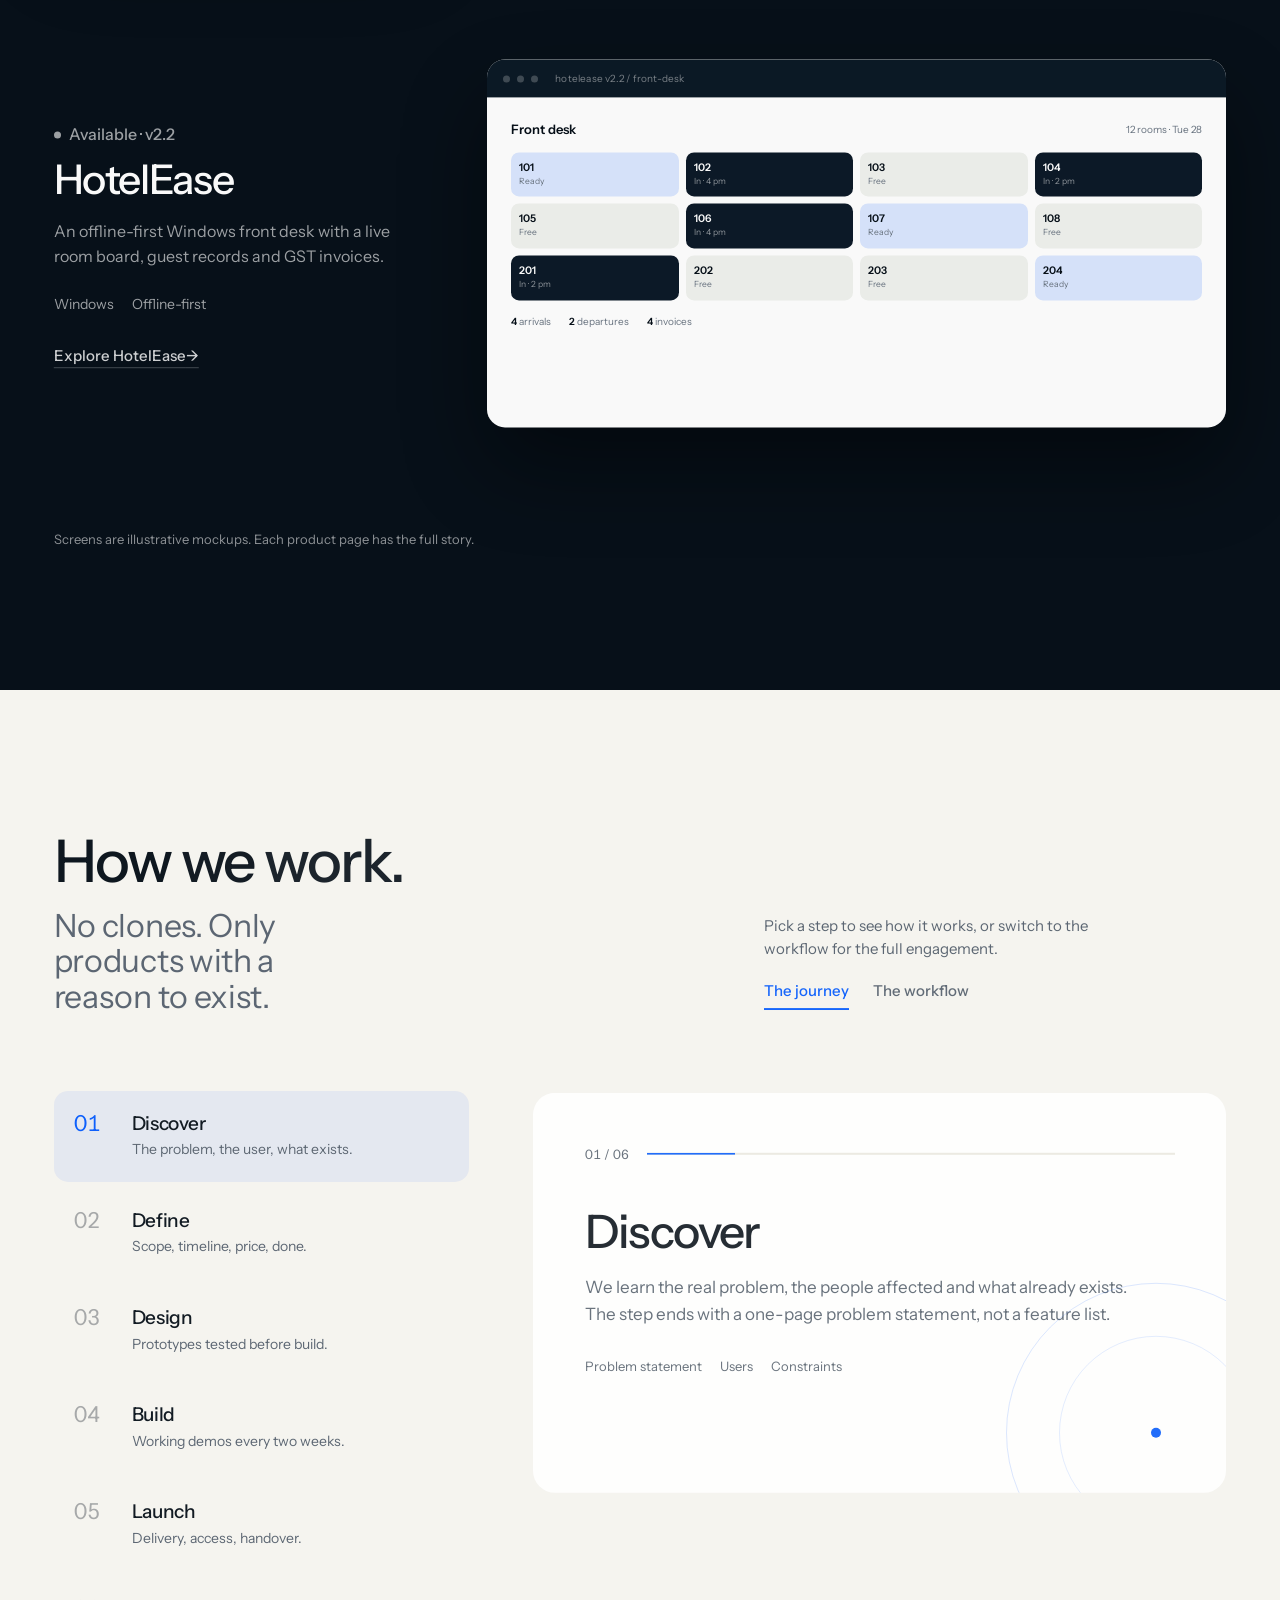
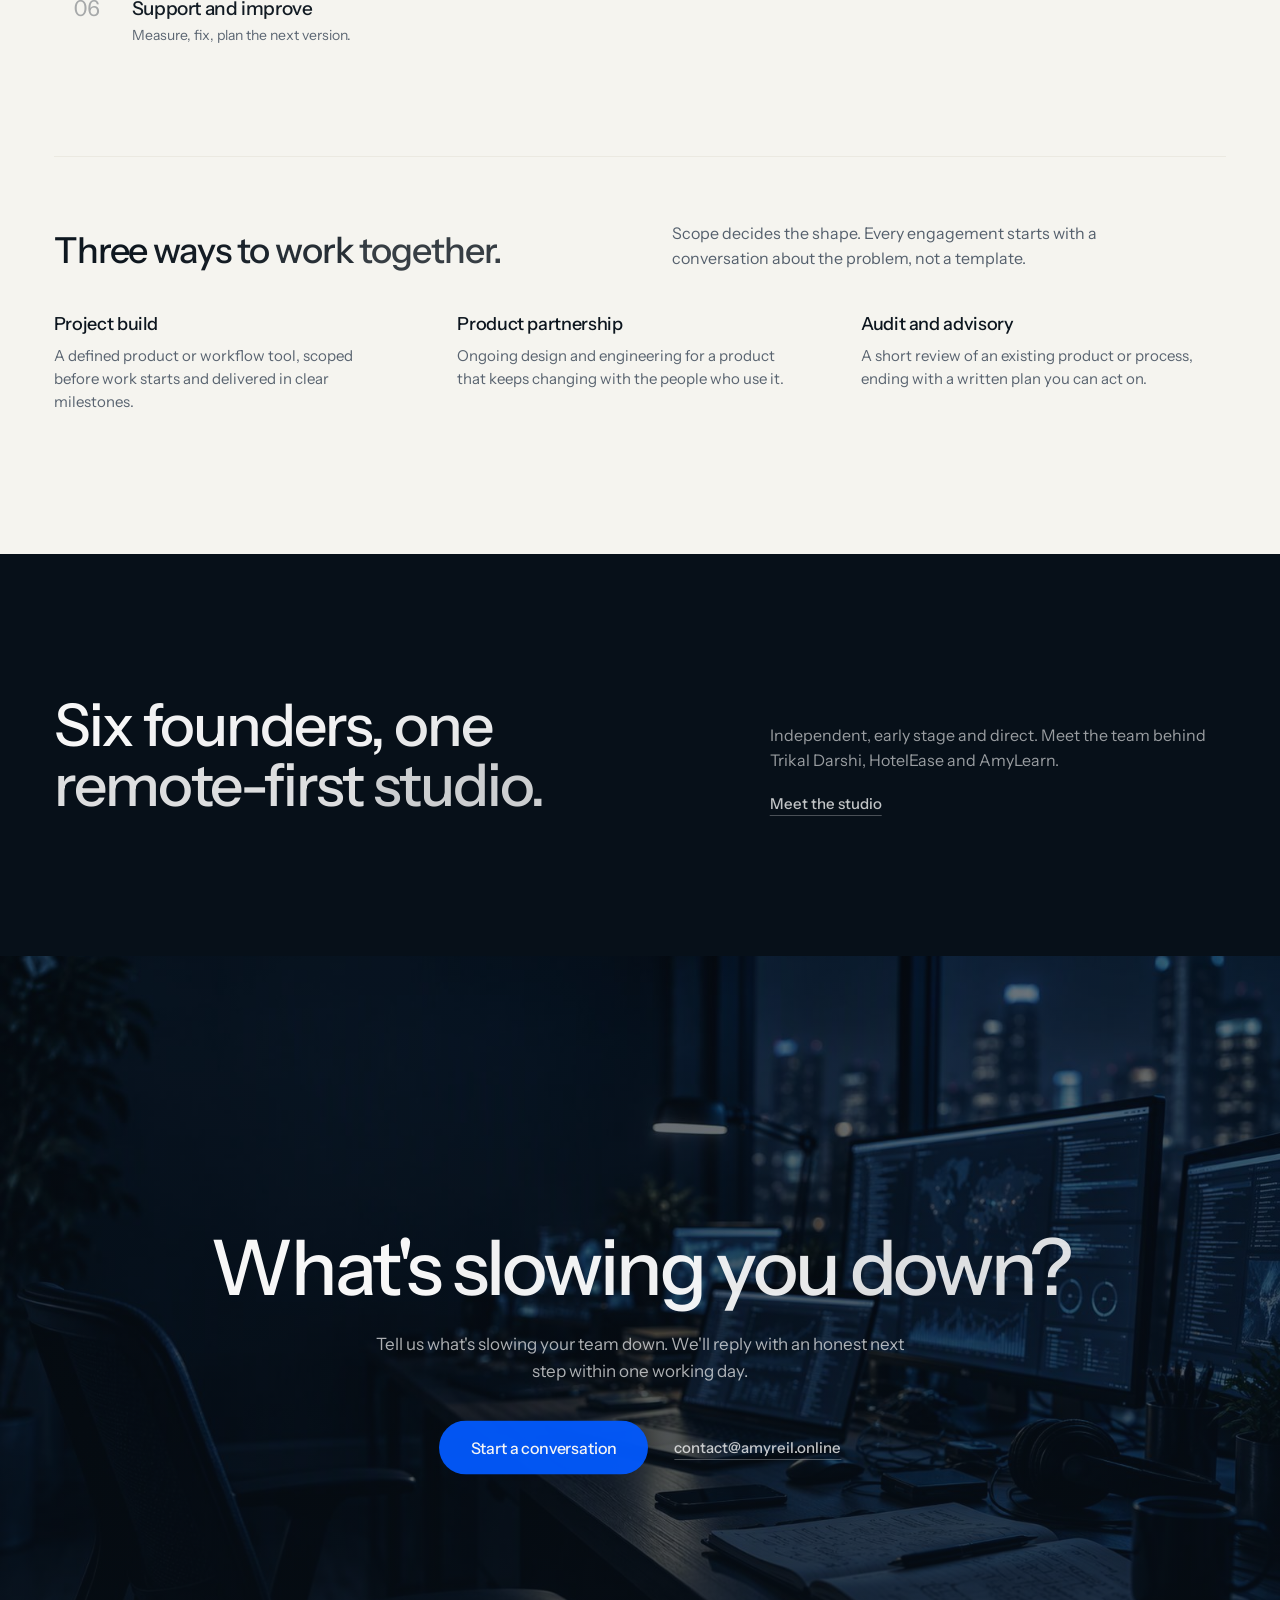
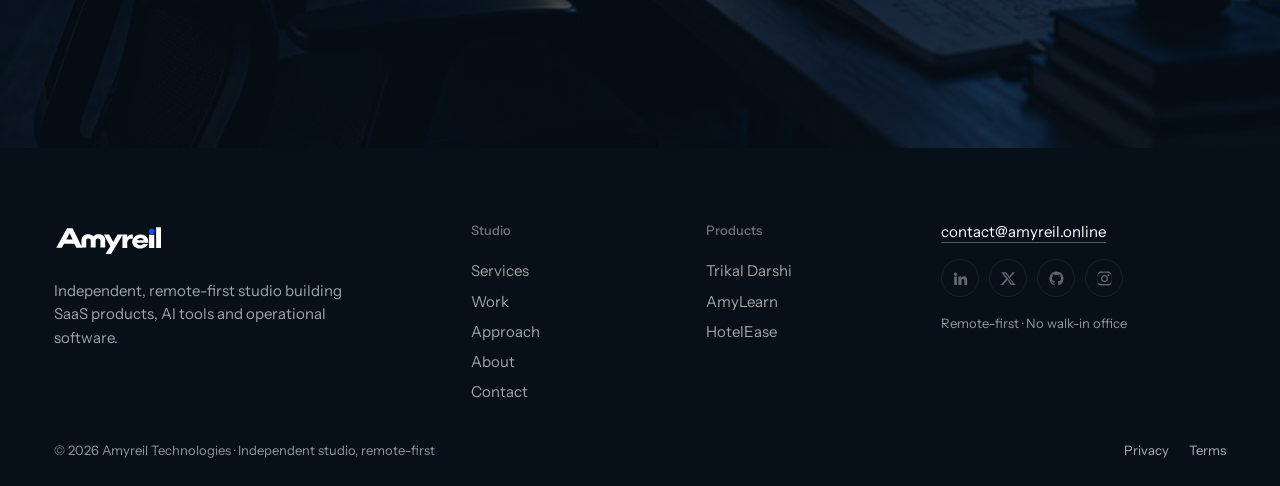
==== commit e9ab6751: "Add careers pages for DevOps, Frontend and Backend interns" ====
--- a/index.html
+++ b/index.html
@@ -173,6 +173,7 @@
             <a href="#work">Work</a>
             <a href="#loop">Approach</a>
             <a href="/about">About</a>
+            $2<a href="/careers">Careers</a>
             <a href="#cta">Contact</a>
           </div>
           <button class="btn btn--nav open-modal" type="button">
@@ -231,6 +232,7 @@
             <a href="#work" data-menu-link>Work</a>
             <a href="#loop" data-menu-link>Approach</a>
             <a href="/about" data-menu-link>About</a>
+            $2<a href="/careers" data-menu-link>Careers</a>
             <a href="#cta" data-menu-link>Contact</a>
           </nav>
           <button class="btn btn--lg open-modal" type="button">
--- a/assets/css/site.css
+++ b/assets/css/site.css
@@ -1663,8 +1663,12 @@
 }
 .founder-grid {
   display: grid;
-  grid-template-columns: repeat(3, minmax(0, 1fr));
+  grid-template-columns: repeat(3, minmax(0, 336px));
+  justify-content: center;
   gap: clamp(18px, 2.2vw, 30px);
+}
+.founder-grid--team {
+  grid-template-columns: repeat(3, minmax(0, 296px));
 }
 .founder {
   display: flex;
@@ -1736,22 +1740,21 @@
   display: flex;
   justify-content: center;
 }
+.team-join {
+  display: flex;
+  justify-content: center;
+  margin-top: clamp(36px, 4.5vw, 56px);
+}
 .team-single .founder {
-  width: min(100%, 340px);
-}
-.founder-photo--open {
-  border-style: dashed;
-  border-color: rgba(255, 255, 255, 0.18);
-  background: transparent;
-}
-.founder-photo--open .founder-mono {
-  font-weight: 400;
-  color: rgba(255, 255, 255, 0.32);
+  width: min(100%, 336px);
 }
 @media (max-width: 900px) {
   .founder-grid {
-    grid-template-columns: repeat(2, minmax(0, 1fr));
+    grid-template-columns: repeat(2, minmax(0, 336px));
     gap: 16px;
+  }
+  .founder-grid--team {
+    grid-template-columns: repeat(2, minmax(0, 296px));
   }
   .founder-meta {
     padding-top: 12px;
@@ -2217,6 +2220,27 @@
   color: var(--muted-light);
   max-width: 40ch;
 }
+.vacancy-grid {
+  display: grid;
+  grid-template-columns: repeat(3, minmax(0, 1fr));
+  gap: clamp(28px, 4vw, 44px);
+  margin-top: clamp(36px, 5vw, 56px);
+}
+.feature-meta {
+  margin-top: 10px;
+  font-size: 0.8125rem;
+  color: var(--muted-light);
+}
+.feature .text-link {
+  display: inline-flex;
+  margin-top: 14px;
+}
+@media (max-width: 900px) {
+  .vacancy-grid {
+    grid-template-columns: minmax(0, 1fr);
+    gap: 28px;
+  }
+}
 .note-band {
   background: var(--paper-2);
   padding: clamp(48px, 6vw, 76px) 0;
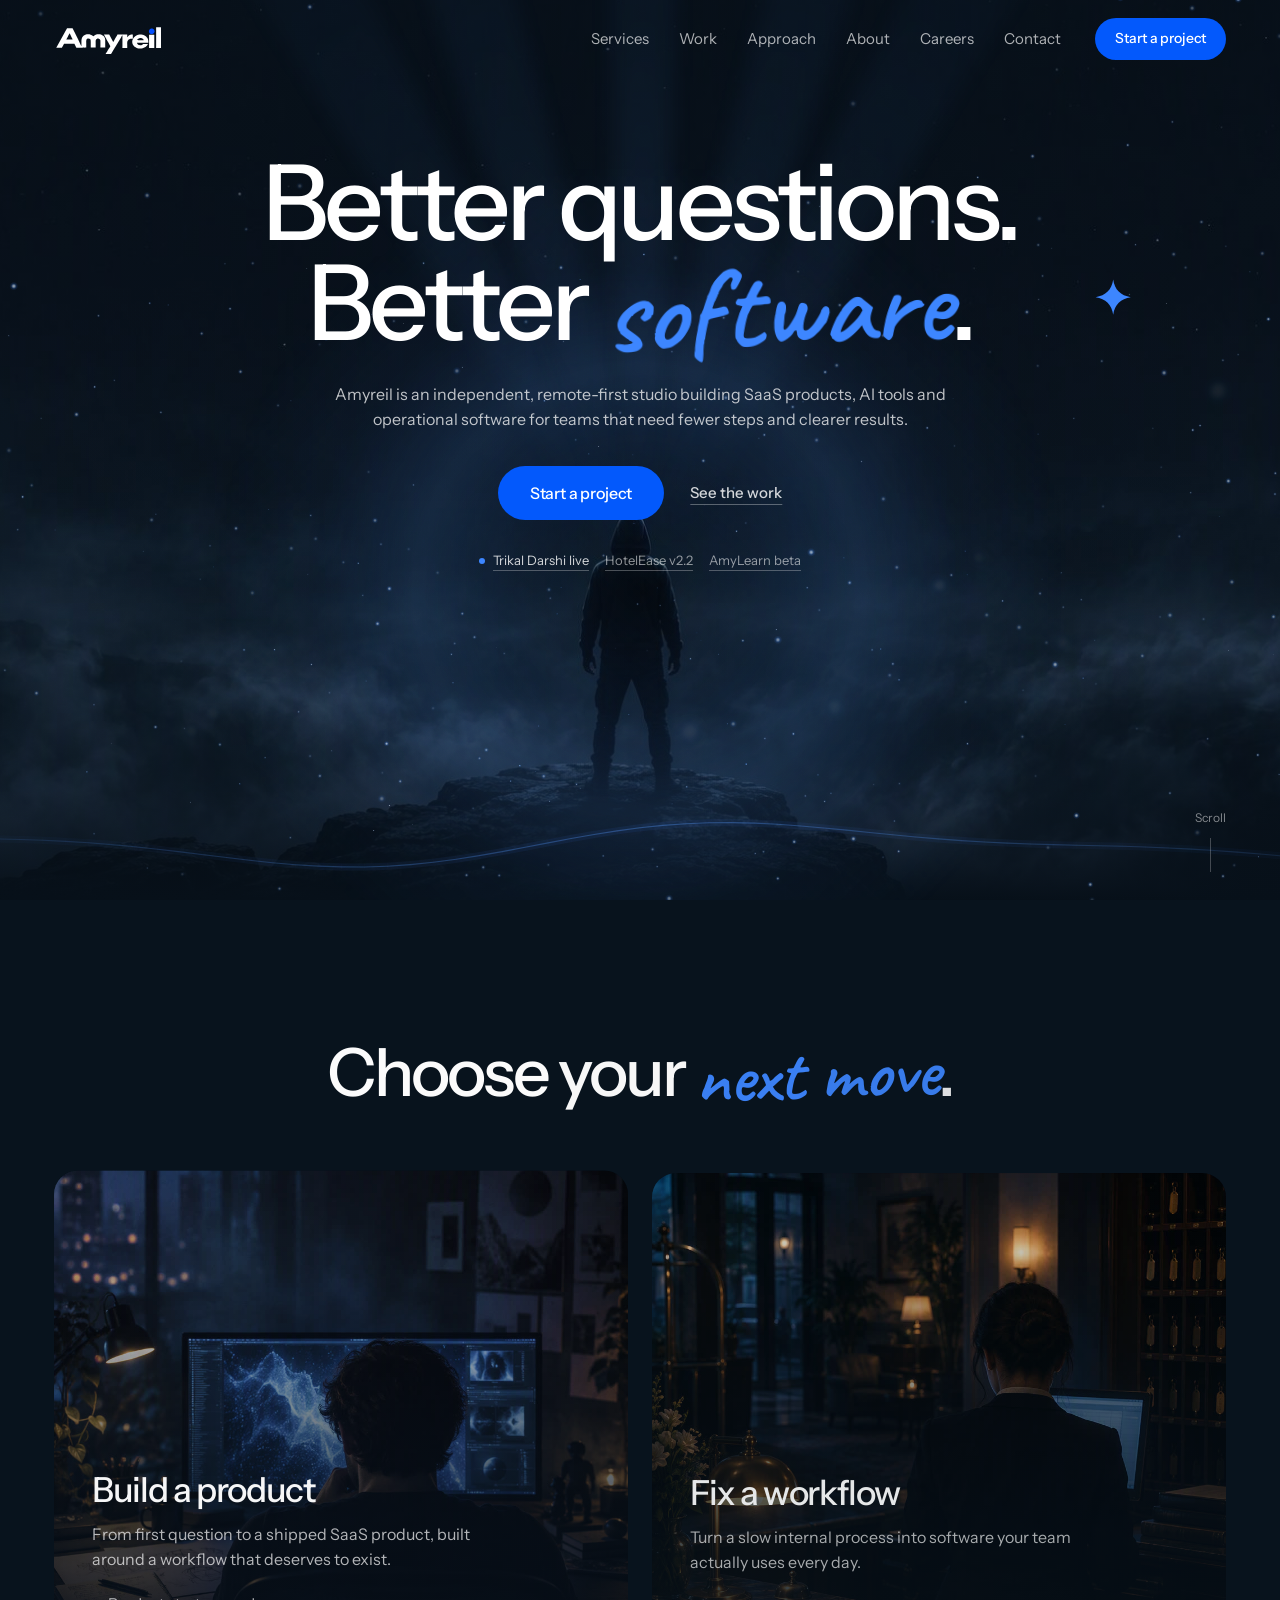
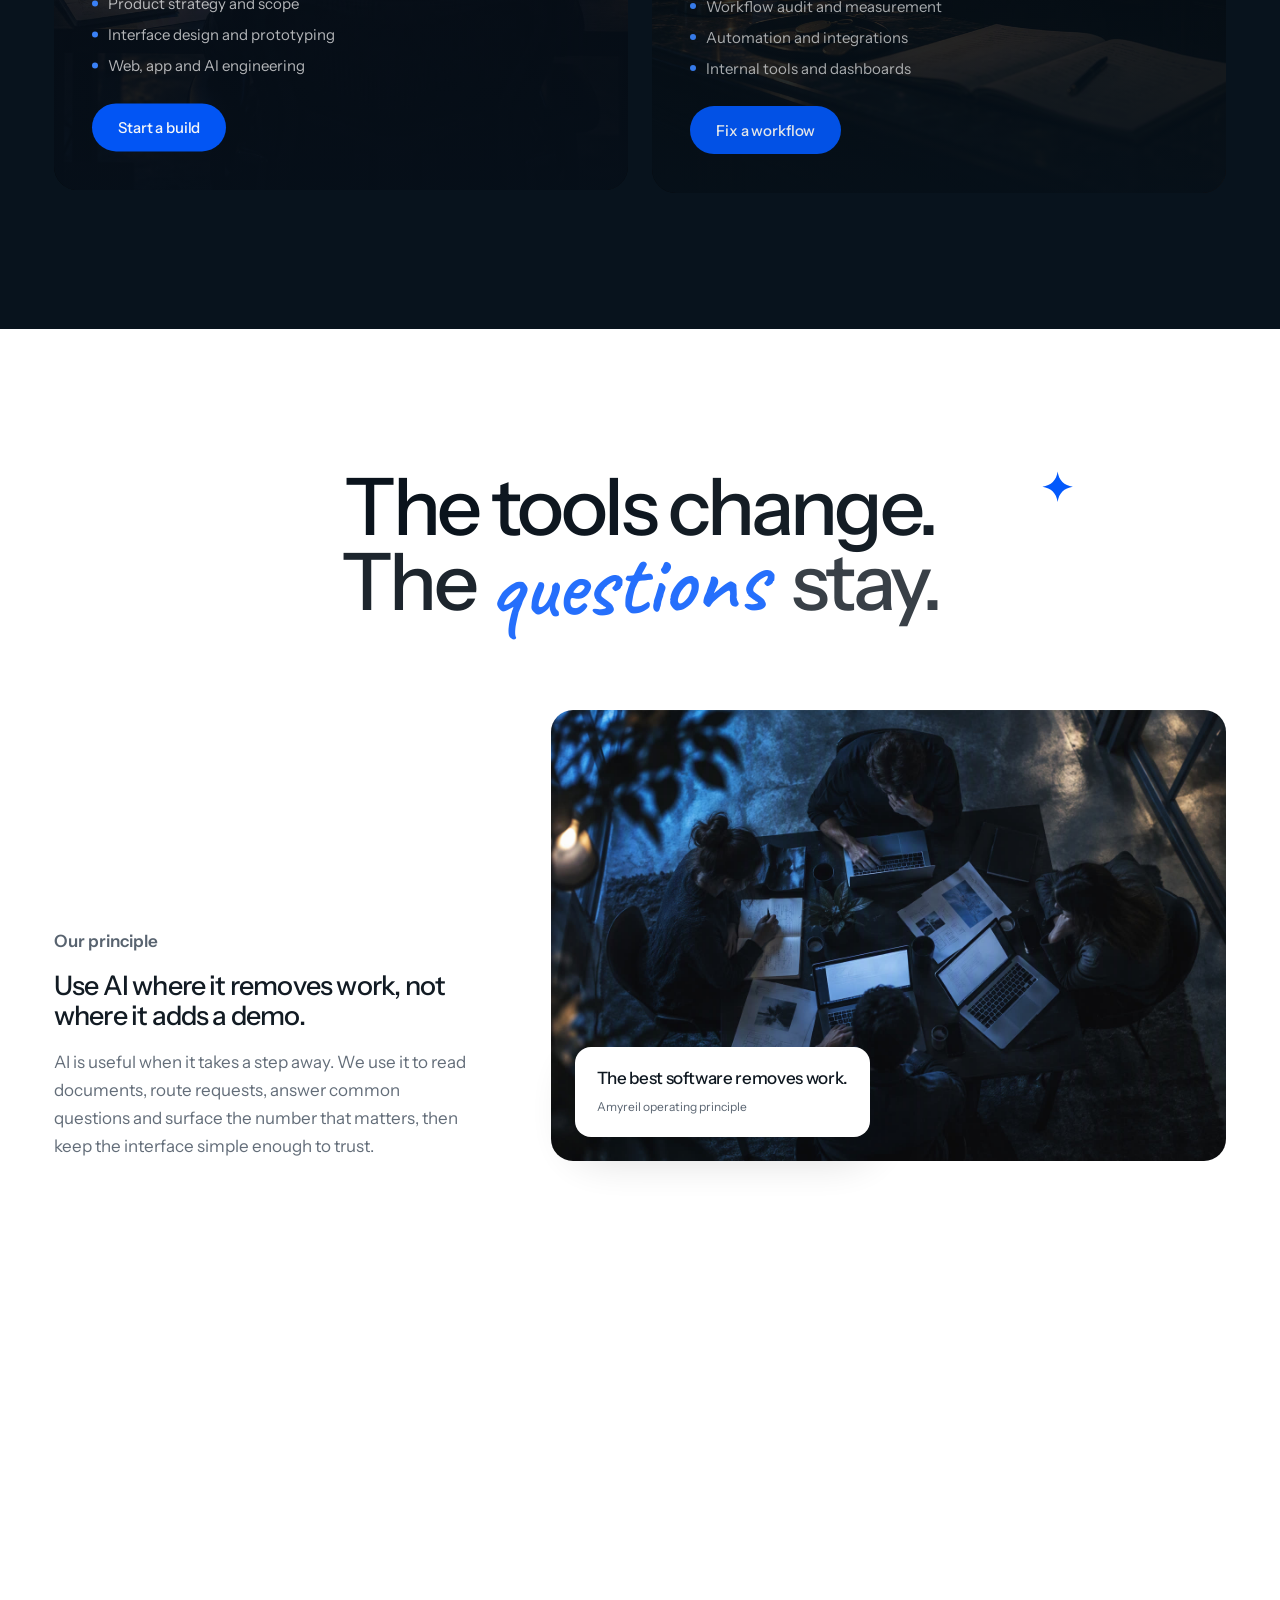
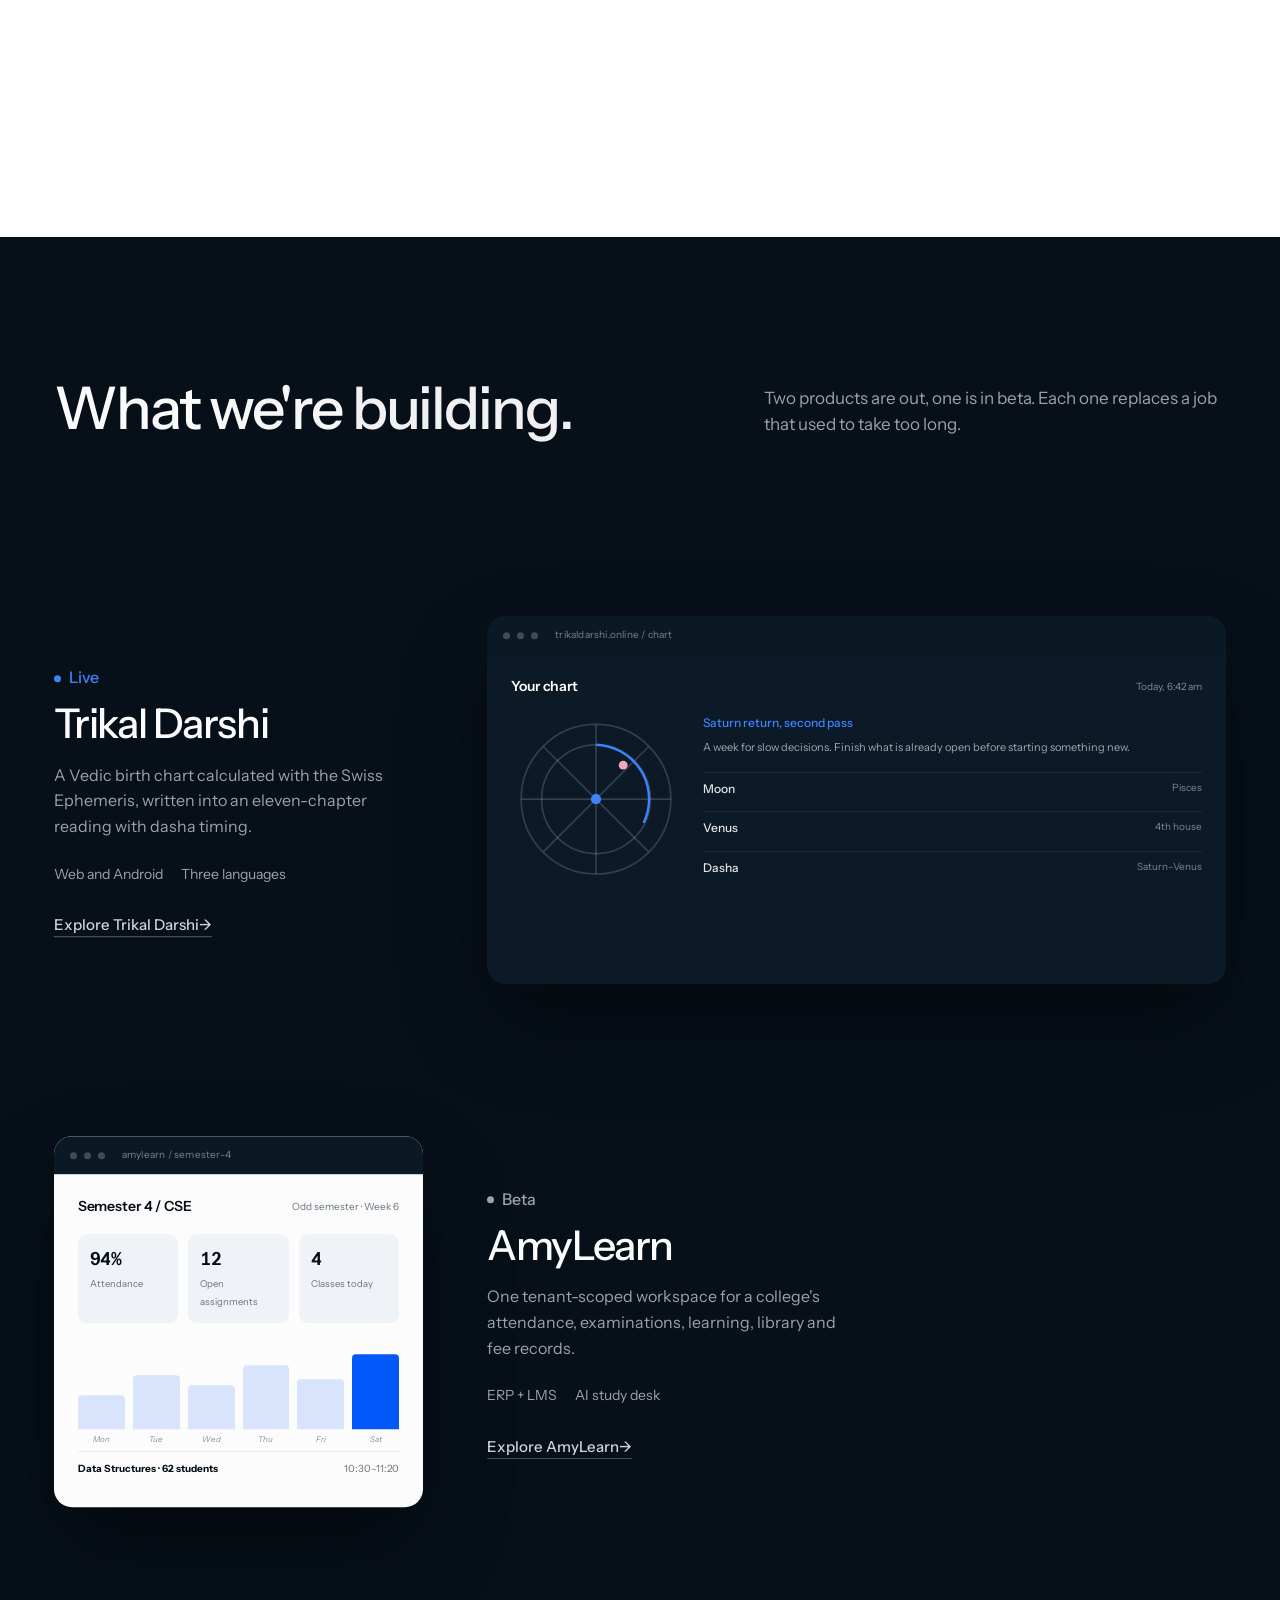
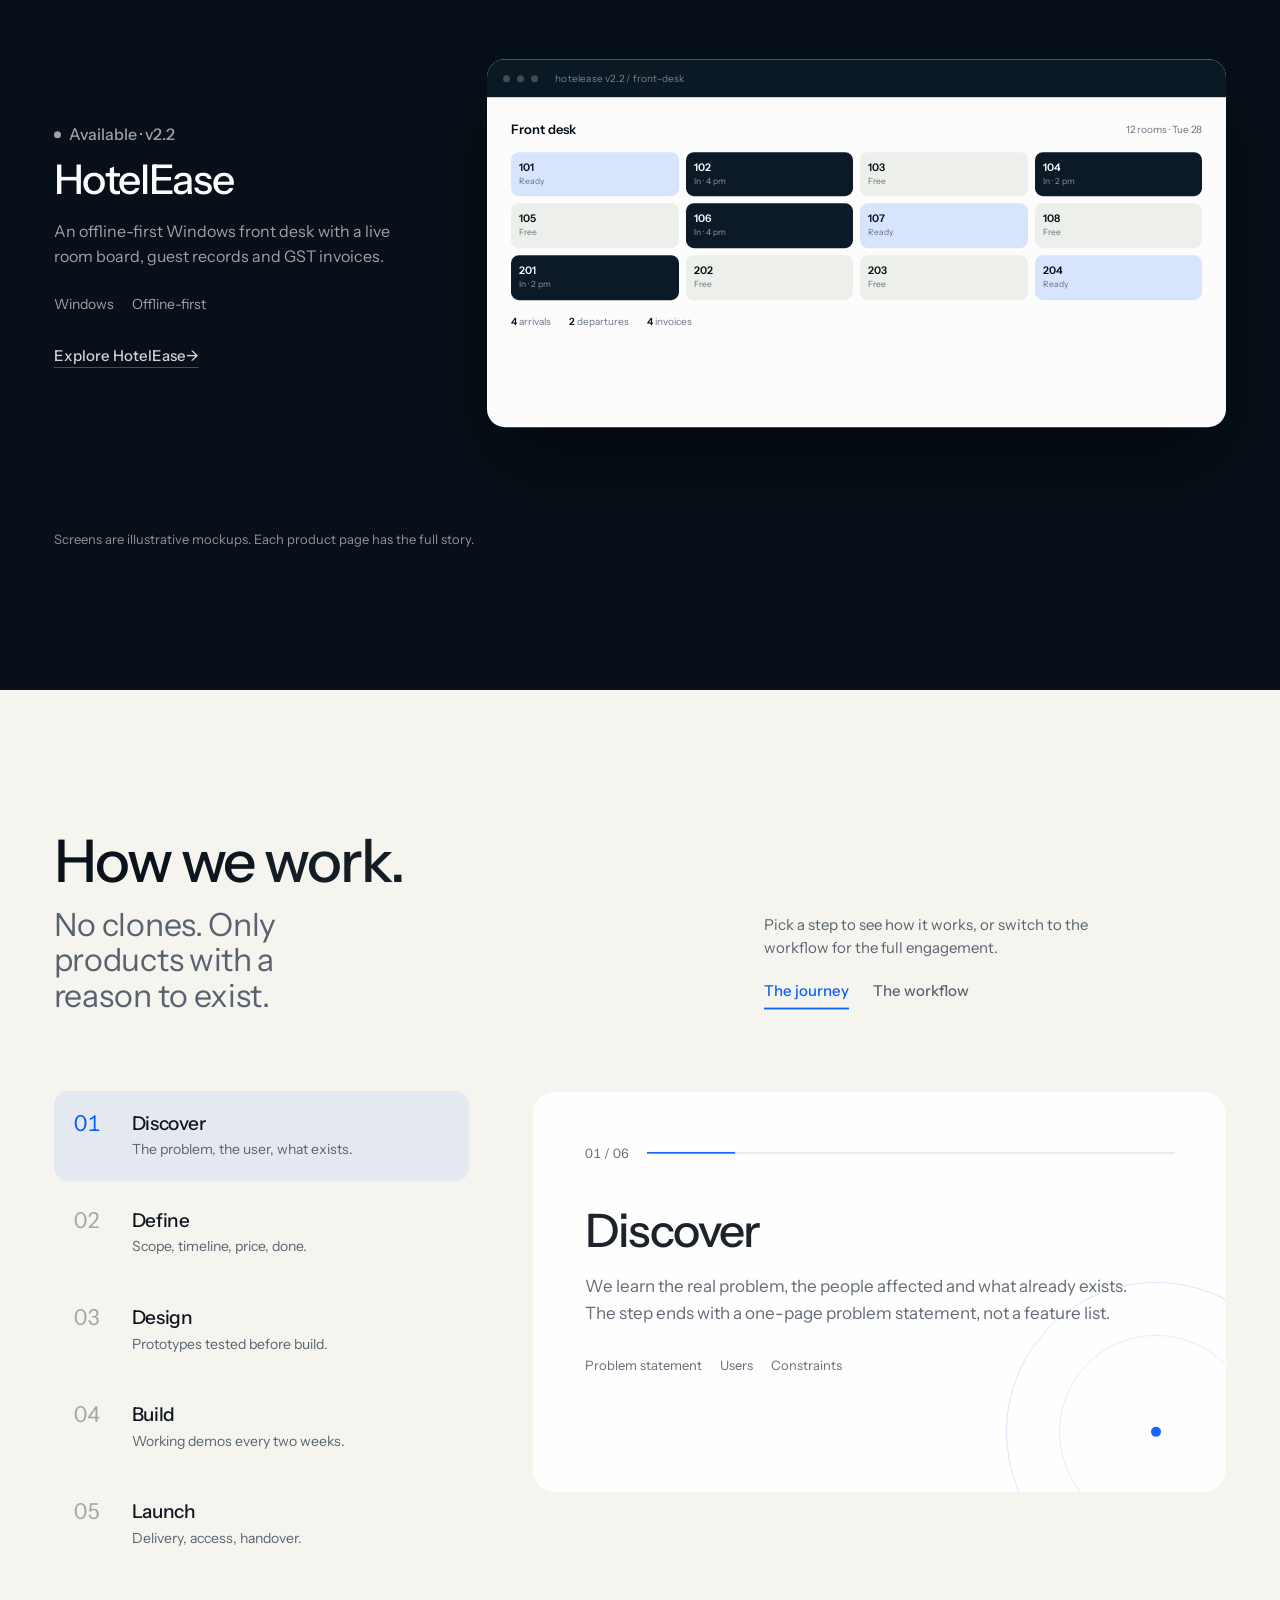
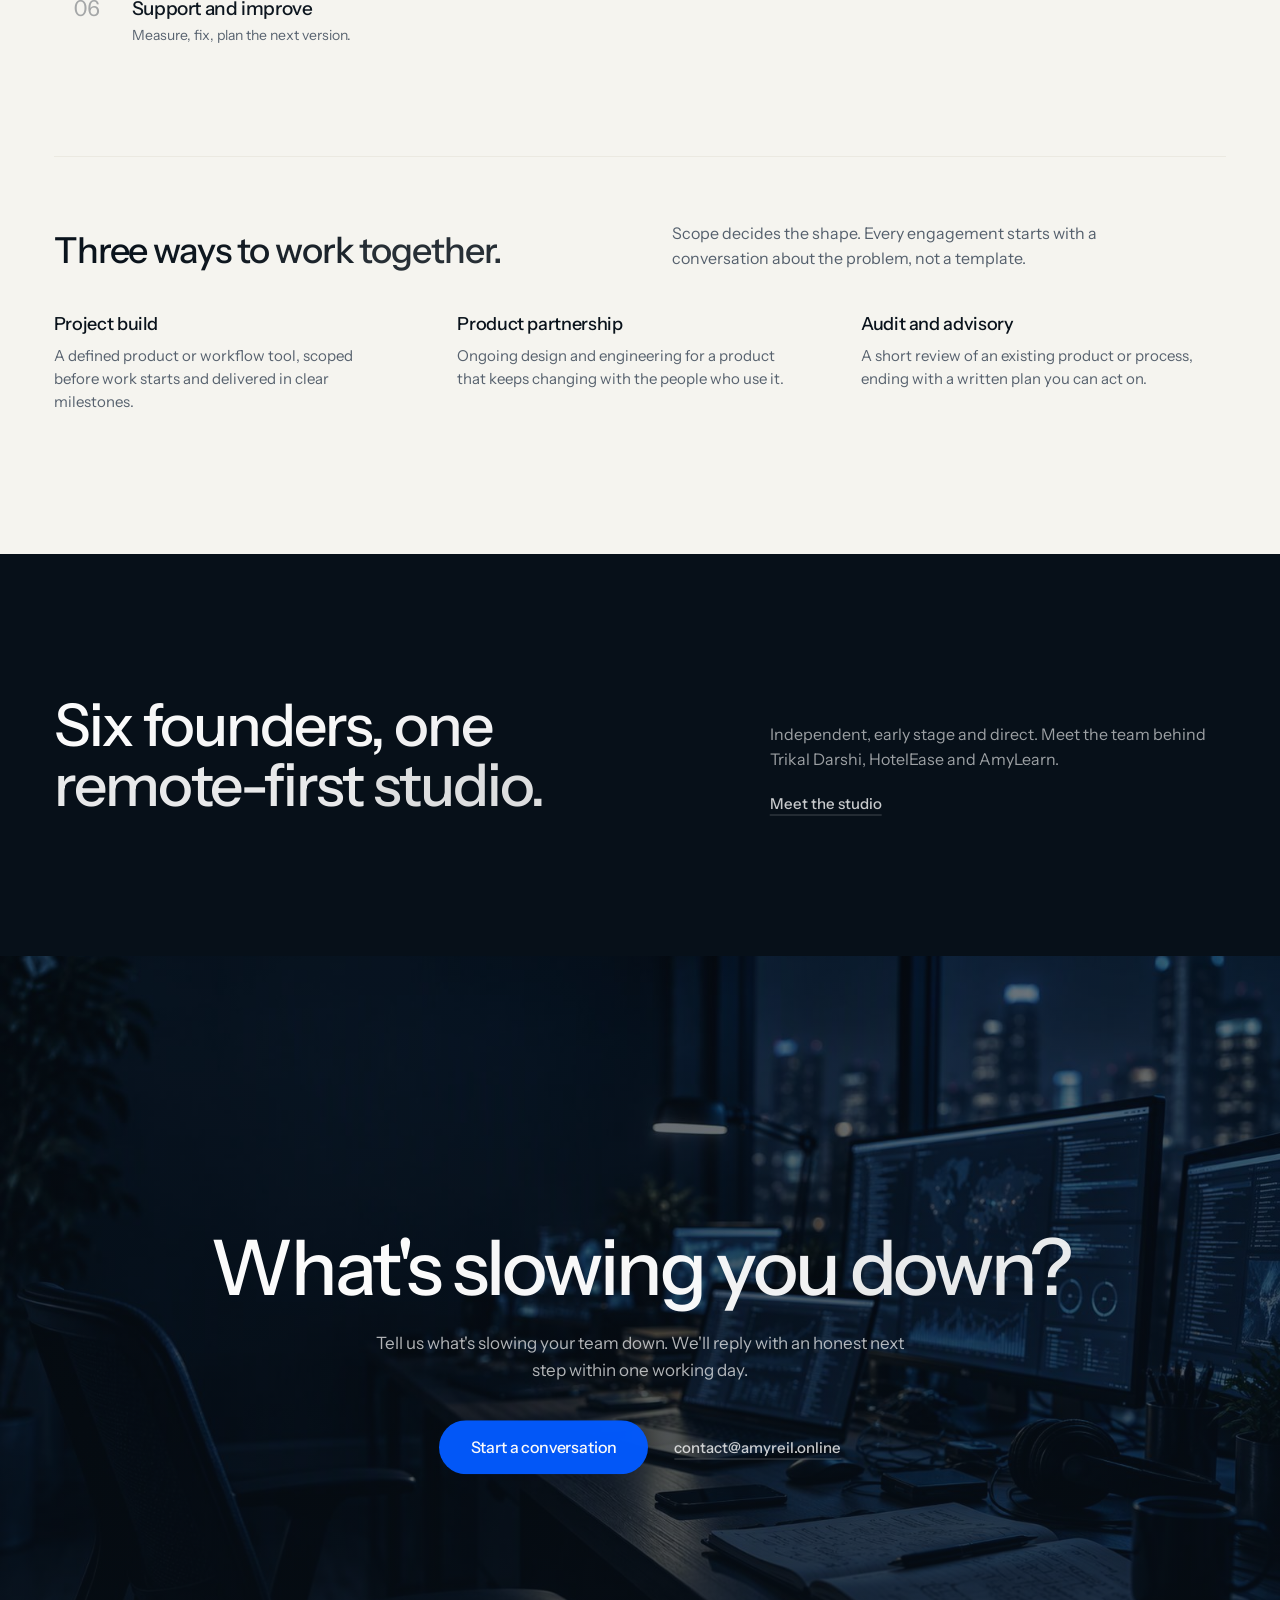
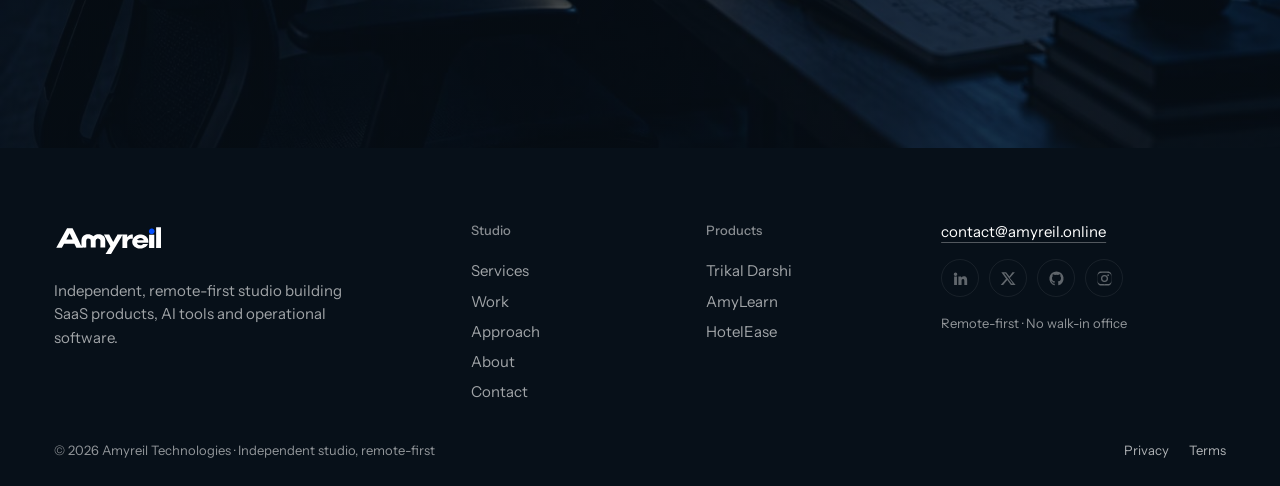
==== commit 33258941: "Add internship application form and role list Applications now go to a Google Apps Script endpoint t" ====
--- a/index.html
+++ b/index.html
@@ -173,7 +173,7 @@
             <a href="#work">Work</a>
             <a href="#loop">Approach</a>
             <a href="/about">About</a>
-            $2<a href="/careers">Careers</a>
+            <a href="/careers">Careers</a>
             <a href="#cta">Contact</a>
           </div>
           <button class="btn btn--nav open-modal" type="button">
@@ -232,7 +232,7 @@
             <a href="#work" data-menu-link>Work</a>
             <a href="#loop" data-menu-link>Approach</a>
             <a href="/about" data-menu-link>About</a>
-            $2<a href="/careers" data-menu-link>Careers</a>
+            <a href="/careers" data-menu-link>Careers</a>
             <a href="#cta" data-menu-link>Contact</a>
           </nav>
           <button class="btn btn--lg open-modal" type="button">
--- a/assets/css/site.css
+++ b/assets/css/site.css
@@ -1848,7 +1848,7 @@
   display: block;
   font-size: 0.8125rem;
   font-weight: 500;
-  color: rgba(255, 255, 255, 0.42);
+  color: rgba(255, 255, 255, 0.52);
   margin-bottom: 12px;
 }
 .footer-nav {
@@ -2095,6 +2095,250 @@
   margin-top: 20px;
 }
 
+/* Careers: role list and application form */
+.apply-confirm {
+  display: block;
+  max-width: 62ch;
+  margin-bottom: 26px;
+  padding: 13px 18px;
+  border-radius: 12px;
+  background: var(--blue-soft);
+  color: var(--ink);
+  font-size: 0.9375rem;
+  line-height: 1.5;
+}
+.apply-confirm[hidden] {
+  display: none;
+}
+.apply-confirm b {
+  font-weight: 600;
+}
+.role-list {
+  list-style: none;
+  margin-top: clamp(32px, 4vw, 48px);
+  border-top: 1px solid rgba(7, 16, 25, 0.16);
+}
+.role-row {
+  display: grid;
+  grid-template-columns: minmax(0, 1.5fr) minmax(0, 1.1fr) auto;
+  align-items: center;
+  gap: 20px clamp(24px, 4vw, 56px);
+  padding: clamp(24px, 3vw, 34px) 0;
+  border-bottom: 1px solid rgba(7, 16, 25, 0.16);
+}
+.role-row-main h3 {
+  font-size: clamp(1.25rem, 2vw, 1.5rem);
+  font-weight: 500;
+  letter-spacing: -0.025em;
+  line-height: 1.2;
+}
+.role-row-main h3 a:hover {
+  color: var(--blue);
+}
+.role-row-main p {
+  margin-top: 6px;
+  font-size: 0.9375rem;
+  line-height: 1.55;
+  color: var(--muted-light);
+  max-width: 44ch;
+}
+.role-row-meta {
+  display: grid;
+  grid-template-columns: repeat(3, minmax(0, 1fr));
+  gap: 14px;
+  margin: 0;
+}
+.role-row-meta dt {
+  font-size: 0.75rem;
+  color: var(--muted-light);
+}
+.role-row-meta dd {
+  margin: 3px 0 0;
+  font-size: 0.875rem;
+  line-height: 1.4;
+  color: var(--ink);
+}
+.role-row-btn {
+  height: 44px;
+  padding: 0 22px;
+  font-size: 0.875rem;
+}
+.apply-layout {
+  display: grid;
+  grid-template-columns: minmax(0, 8fr) minmax(0, 4fr);
+  gap: clamp(32px, 5vw, 72px);
+  align-items: start;
+}
+.apply-form {
+  background: #fff;
+  border: 1px solid rgba(7, 16, 25, 0.12);
+  border-radius: 22px;
+  padding: clamp(24px, 3.4vw, 44px);
+}
+.apply-form-head h2 {
+  font-size: clamp(1.5rem, 2.4vw, 1.875rem);
+  font-weight: 500;
+  line-height: 1.1;
+  letter-spacing: -0.03em;
+}
+.apply-form-head p {
+  margin-top: 8px;
+  font-size: 0.9375rem;
+  line-height: 1.55;
+  color: var(--muted-light);
+  max-width: 52ch;
+}
+.form-section {
+  border: 0;
+  margin: clamp(30px, 4vw, 42px) 0 0;
+  padding: clamp(26px, 3.2vw, 34px) 0 0;
+  border-top: 1px solid rgba(7, 16, 25, 0.1);
+}
+.form-section-title {
+  padding: 0;
+  font-size: 1.0625rem;
+  font-weight: 600;
+  letter-spacing: -0.015em;
+  color: var(--ink);
+}
+.form-optional {
+  margin-left: 6px;
+  font-size: 0.75rem;
+  font-weight: 400;
+  letter-spacing: 0;
+  color: var(--muted-light);
+}
+.apply-fields {
+  display: grid;
+  grid-template-columns: repeat(6, minmax(0, 1fr));
+  gap: 18px 20px;
+  margin-top: 20px;
+}
+.span-2 {
+  grid-column: span 2;
+}
+.span-3 {
+  grid-column: span 3;
+}
+.span-6 {
+  grid-column: span 6;
+}
+.req {
+  color: var(--blue);
+}
+.form-hint {
+  font-size: 0.75rem;
+  line-height: 1.5;
+  color: var(--muted-light);
+}
+.form-hint.is-error {
+  color: #b42318;
+}
+.form-file {
+  padding: 9px 12px;
+}
+.form-file::file-selector-button {
+  margin-right: 12px;
+  padding: 7px 12px;
+  border: 0;
+  border-radius: 8px;
+  background: var(--blue-soft);
+  color: var(--ink);
+  font: inherit;
+  font-size: 0.875rem;
+  cursor: pointer;
+}
+.apply-submit {
+  display: grid;
+  justify-items: start;
+  gap: 14px;
+  margin-top: clamp(30px, 4vw, 40px);
+}
+.apply-aside {
+  display: grid;
+  gap: clamp(30px, 4vw, 44px);
+}
+.apply-aside-block {
+  border-top: 1px solid rgba(7, 16, 25, 0.16);
+  padding-top: 18px;
+}
+.apply-aside h2 {
+  font-size: 1.0625rem;
+  font-weight: 600;
+  letter-spacing: -0.015em;
+  margin-bottom: 14px;
+}
+.apply-steps {
+  list-style: none;
+  counter-reset: apply-step;
+  display: flex;
+  flex-direction: column;
+  gap: 12px;
+}
+.apply-steps li {
+  counter-increment: apply-step;
+  position: relative;
+  padding-left: 30px;
+  font-size: 0.9375rem;
+  line-height: 1.5;
+  color: var(--muted-light);
+}
+.apply-steps li::before {
+  content: counter(apply-step);
+  position: absolute;
+  left: 0;
+  top: 0.1em;
+  display: grid;
+  place-items: center;
+  width: 20px;
+  height: 20px;
+  border-radius: 50%;
+  background: var(--blue-soft);
+  color: var(--ink);
+  font-size: 0.6875rem;
+  font-weight: 600;
+}
+.apply-aside .note-list li {
+  max-width: 38ch;
+}
+@media (max-width: 900px) {
+  .apply-layout {
+    grid-template-columns: 1fr;
+  }
+  .apply-aside {
+    max-width: 560px;
+  }
+}
+@media (max-width: 780px) {
+  .role-row {
+    grid-template-columns: 1fr;
+    align-items: start;
+    gap: 18px;
+  }
+  .role-row-meta {
+    gap: 18px;
+  }
+  .role-row-btn {
+    justify-self: start;
+  }
+}
+@media (max-width: 640px) {
+  .apply-fields {
+    grid-template-columns: 1fr;
+  }
+  .span-2,
+  .span-3,
+  .span-6 {
+    grid-column: 1 / -1;
+  }
+  .role-row-meta {
+    grid-template-columns: 1fr 1fr;
+  }
+  .role-row-meta > div:last-child {
+    grid-column: 1 / -1;
+  }
+}
+
 /* Inner pages */
 .page-hero {
   position: relative;
